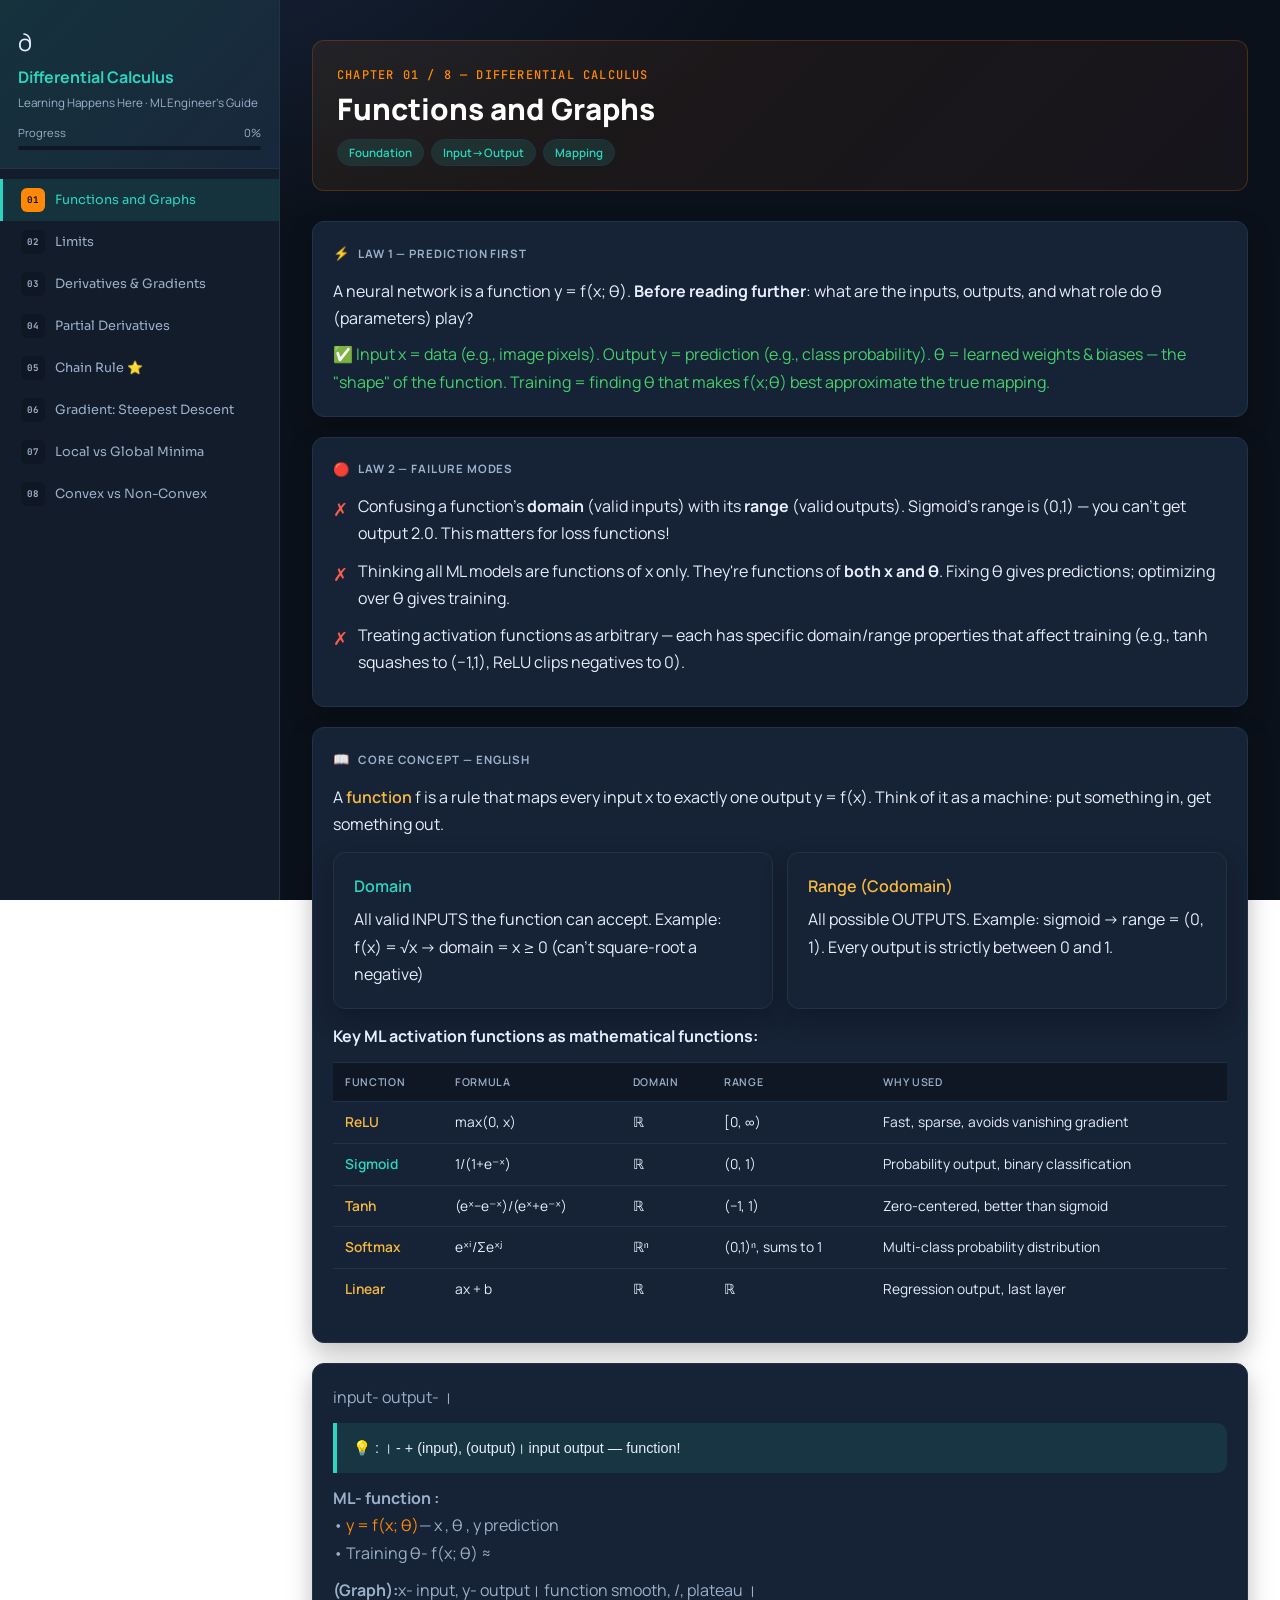
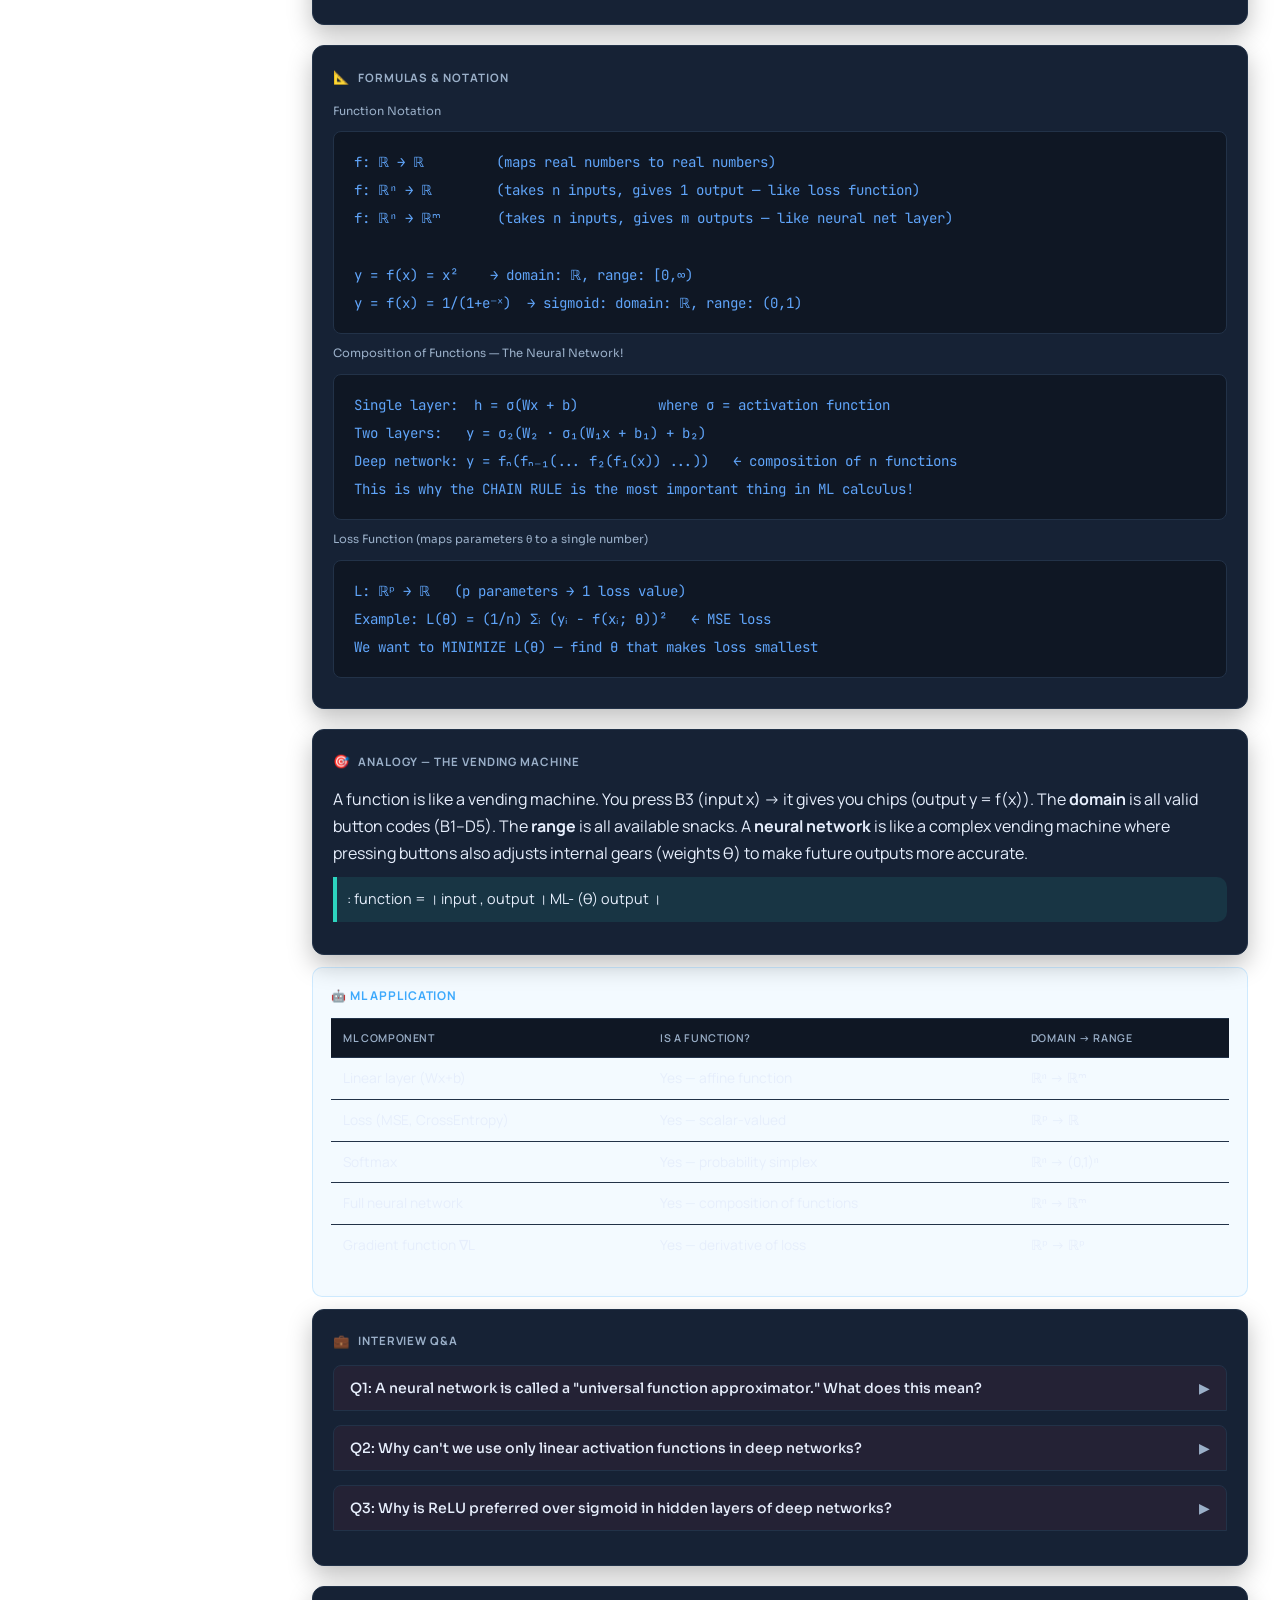
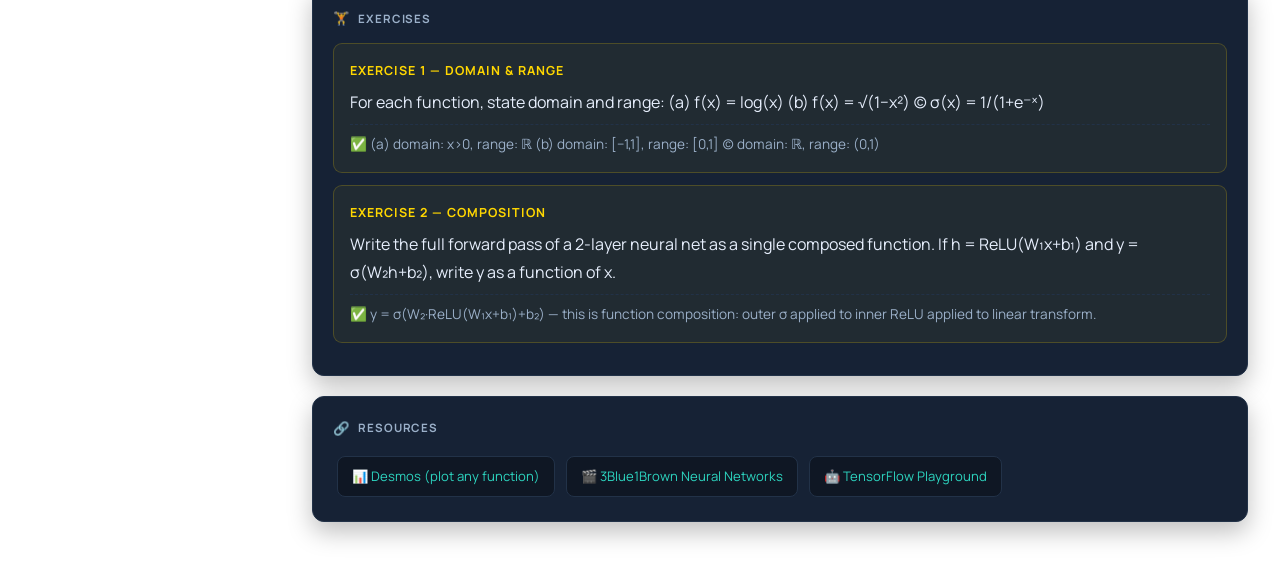
==== calculus_ml.html @ 83b0c495 "Add files via upload" ====
<!DOCTYPE html>
<html lang="en">
<head>
<meta charset="UTF-8">
<meta name="viewport" content="width=device-width, initial-scale=1.0">
<title>Calculus for ML</title>
<link href="https://fonts.googleapis.com/css2?family=Sora:wght@300;400;500;600;700;800&family=JetBrains+Mono:wght@400;500&display=swap" rel="stylesheet">
<style>
*{box-sizing:border-box;margin:0;padding:0}
:root{
  --bg:#0f0e17;--bg2:#1a1828;--bg3:#242235;--bg4:#2e2b42;
  --border:#3a3750;--text:#fffffe;--muted:#a7a9be;
  --orange:#ff8906;--pink:#f25f4c;--purple:#e53170;
  --teal:#3da9fc;--green:#44cf6c;--gold:#ffd700;
  --yellow:#ffdd57;--cream:#fffffe;
  --radius:12px;
}
body{font-family:'Sora',sans-serif;background:var(--bg);color:var(--text);min-height:100vh;line-height:1.75}
.bn{font-family:'Noto Sans Bengali',sans-serif}
code,pre{font-family:'JetBrains Mono',monospace}
code{background:var(--bg3);padding:2px 7px;border-radius:4px;font-size:0.85em;color:var(--teal)}

/* LAYOUT */
.app{display:flex;min-height:100vh}
.sidebar{width:290px;background:var(--bg2);border-right:1px solid var(--border);padding:0;overflow-y:auto;position:sticky;top:0;height:100vh;flex-shrink:0;display:flex;flex-direction:column}
.main{flex:1;padding:36px 40px;max-width:940px;overflow-x:hidden}

/* SIDEBAR HEADER */
.s-head{padding:22px 18px 18px;border-bottom:1px solid var(--border);background:linear-gradient(135deg,rgba(255,137,6,0.12),rgba(242,95,76,0.08))}
.s-logo{font-size:1.5em;margin-bottom:4px}
.s-title{font-size:1em;font-weight:700;color:var(--orange);line-height:1.3}
.s-bn{font-family:'Noto Sans Bengali',sans-serif;color:var(--gold);font-size:0.82em;margin-top:2px}
.s-sub{font-size:0.73em;color:var(--muted);margin-top:6px}
.prog-wrap{margin-top:10px}
.prog-label{font-size:0.7em;color:var(--muted);margin-bottom:4px;display:flex;justify-content:space-between}
.prog-bar{height:4px;background:var(--bg3);border-radius:2px}
.prog-fill{height:100%;background:linear-gradient(90deg,var(--orange),var(--pink));border-radius:2px;transition:width .4s}

/* NAV ITEMS */
.nav-list{padding:10px 0;flex:1;overflow-y:auto}
.nav-item{display:flex;align-items:center;gap:10px;width:100%;text-align:left;padding:9px 18px;border:none;background:transparent;color:var(--muted);cursor:pointer;font-family:'Sora',sans-serif;font-size:0.8em;transition:all .2s;border-left:3px solid transparent}
.nav-item:hover{background:var(--bg3);color:var(--text)}
.nav-item.active{background:var(--bg3);color:var(--orange);border-left-color:var(--orange)}
.nav-num{background:var(--bg4);color:var(--muted);border-radius:6px;width:24px;height:24px;display:flex;align-items:center;justify-content:center;font-size:0.72em;font-weight:700;flex-shrink:0;font-family:'JetBrains Mono',monospace}
.nav-item.active .nav-num{background:var(--orange);color:var(--bg)}
.nav-text{line-height:1.3}

/* TOPIC SECTIONS */
.topic-section{display:none;animation:fadeIn .3s ease}
.topic-section.active{display:block}
@keyframes fadeIn{from{opacity:0;transform:translateY(8px)}to{opacity:1;transform:none}}

/* TOPIC HEADER */
.t-header{margin-bottom:30px;padding:24px;background:linear-gradient(135deg,rgba(255,137,6,0.08),rgba(242,95,76,0.05));border:1px solid rgba(255,137,6,0.2);border-radius:var(--radius)}
.t-num{font-family:'JetBrains Mono',monospace;font-size:0.75em;color:var(--orange);font-weight:500;letter-spacing:.1em;margin-bottom:6px}
.t-title{font-size:1.85em;font-weight:800;color:var(--cream);line-height:1.2}
.t-bn{font-family:'Noto Sans Bengali',sans-serif;color:var(--gold);font-size:1em;margin-top:5px}
.t-tags{display:flex;flex-wrap:wrap;gap:7px;margin-top:12px}
.tag{padding:3px 11px;border-radius:20px;font-size:0.72em;font-weight:600;border:1px solid}
.tag-a{border-color:var(--orange);color:var(--orange);background:rgba(255,137,6,0.1)}
.tag-b{border-color:var(--teal);color:var(--teal);background:rgba(61,169,252,0.1)}
.tag-c{border-color:var(--green);color:var(--green);background:rgba(68,207,108,0.1)}

/* CARDS */
.card{background:var(--bg2);border:1px solid var(--border);border-radius:var(--radius);padding:20px;margin-bottom:20px}
.card-hd{font-size:0.72em;font-weight:700;letter-spacing:.1em;text-transform:uppercase;color:var(--muted);margin-bottom:13px;display:flex;align-items:center;gap:7px}
.card-hd .ic{font-size:1.15em}

/* LAW CARDS */
.law-red{border-left:4px solid var(--orange);background:rgba(255,137,6,0.06)}
.law-dark{border-left:4px solid var(--pink);background:rgba(242,95,76,0.06)}
.law-gold{border-left:4px solid var(--gold);background:rgba(255,215,0,0.05)}
.law-purple{border-left:4px solid var(--purple);background:rgba(229,49,112,0.06)}

/* FORMULA */
.formula-wrap{background:var(--bg);border:1px solid var(--border);border-radius:8px;padding:16px 20px;margin:10px 0;overflow-x:auto;line-height:2;white-space:pre}
.formula-wrap code,.formula-wrap{font-family:'JetBrains Mono',monospace;font-size:0.88em;color:var(--teal)}
.f-label{font-size:0.72em;color:var(--muted);margin-bottom:4px;font-family:'Sora',sans-serif}
.f-highlight{color:var(--orange);font-weight:600}
.f-green{color:var(--green)}
.f-pink{color:var(--pink)}
.f-yellow{color:var(--yellow)}

/* ANALOGY */
.analogy{background:linear-gradient(135deg,rgba(68,207,108,0.07),rgba(61,169,252,0.07));border:1px solid rgba(68,207,108,0.2);border-radius:10px;padding:18px;margin:12px 0}

/* FAILURE MODES */
.fail-item{display:flex;gap:10px;margin-bottom:10px;align-items:flex-start}
.fail-icon{color:var(--pink);font-size:1.1em;flex-shrink:0;margin-top:2px}

/* ML APP */
.ml-box{background:rgba(61,169,252,0.06);border:1px solid rgba(61,169,252,0.2);border-radius:10px;padding:18px;margin:12px 0}
.ml-box-title{color:var(--teal);font-size:0.75em;font-weight:700;text-transform:uppercase;letter-spacing:.08em;margin-bottom:12px}

/* QA */
.qa{margin-bottom:14px}
.q-btn{display:flex;justify-content:space-between;align-items:center;width:100%;text-align:left;padding:13px 16px;background:var(--bg3);border:1px solid var(--border);border-radius:8px 8px 0 0;color:var(--text);font-size:0.88em;font-weight:500;cursor:pointer;font-family:'Sora',sans-serif;transition:background .2s}
.q-btn:hover{background:var(--bg4)}
.q-btn.open{border-bottom-color:transparent;color:var(--orange)}
.q-arrow{color:var(--muted);transition:transform .2s;flex-shrink:0;margin-left:10px}
.q-btn.open .q-arrow{transform:rotate(90deg);color:var(--orange)}
.a-panel{display:none;padding:14px 16px;background:var(--bg);border:1px solid var(--border);border-top:none;border-radius:0 0 8px 8px;font-size:0.88em;color:var(--muted);line-height:1.8}
.a-panel.open{display:block}
.a-bn{font-family:'Noto Sans Bengali',sans-serif;color:rgba(255,215,0,0.75);margin-top:10px;padding-top:10px;border-top:1px solid var(--border);font-size:0.95em}

/* EXERCISE */
.ex-box{background:rgba(255,215,0,0.05);border:1px solid rgba(255,215,0,0.2);border-radius:9px;padding:16px;margin-bottom:12px}
.ex-title{color:var(--gold);font-size:0.78em;font-weight:700;text-transform:uppercase;letter-spacing:.08em;margin-bottom:8px}
.ex-answer{color:var(--muted);font-size:0.85em;margin-top:8px;padding-top:8px;border-top:1px dashed var(--border)}

/* TABLE */
table{width:100%;border-collapse:collapse;font-size:0.86em;margin:12px 0}
th{background:var(--bg3);color:var(--muted);padding:10px 13px;text-align:left;font-weight:600;font-size:0.78em;text-transform:uppercase;letter-spacing:.07em}
td{padding:10px 13px;border-top:1px solid var(--border);vertical-align:top;line-height:1.5}
tr:hover td{background:var(--bg3)}

/* RESOURCE */
.res-link{display:inline-flex;align-items:center;gap:6px;background:var(--bg3);border:1px solid var(--border);border-radius:8px;padding:8px 14px;color:var(--teal);text-decoration:none;font-size:0.82em;margin:4px;transition:all .2s}
.res-link:hover{border-color:var(--teal);background:var(--bg4)}

/* GRID */
.g2{display:grid;grid-template-columns:1fr 1fr;gap:14px}
.g3{display:grid;grid-template-columns:1fr 1fr 1fr;gap:12px}
.gbox{background:var(--bg3);border-radius:9px;padding:14px;border:1px solid var(--border)}

/* HIGHLIGHTS */
.hl-o{color:var(--orange);font-weight:600}
.hl-t{color:var(--teal);font-weight:600}
.hl-g{color:var(--green);font-weight:600}
.hl-p{color:var(--pink);font-weight:600}
.hl-y{color:var(--gold);font-weight:600}
.hl-m{color:var(--purple);font-weight:600}

/* STEP LIST */
.steps{list-style:none;padding:0;counter-reset:s}
.steps li{display:flex;gap:12px;margin-bottom:11px;align-items:flex-start;counter-increment:s}
.steps li::before{content:counter(s);background:var(--orange);color:var(--bg);min-width:22px;height:22px;border-radius:50%;display:flex;align-items:center;justify-content:center;font-size:0.76em;font-weight:700;flex-shrink:0;margin-top:3px}

/* CONCEPT BOX */
.concept-pair{display:flex;gap:14px;margin:12px 0}
.concept-side{flex:1;background:var(--bg3);border-radius:9px;padding:14px;border:1px solid var(--border)}
.concept-side-title{font-size:0.78em;font-weight:700;margin-bottom:7px}

/* CANVAS */
.canvas-wrap{background:var(--bg);border:1px solid var(--border);border-radius:9px;padding:12px;margin:12px 0;text-align:center;position:relative}
canvas{display:block;margin:0 auto}
.canvas-label{font-size:0.75em;color:var(--muted);margin-top:6px;font-family:'Sora',sans-serif}

/* DIVIDER */
hr{border:none;border-top:1px solid var(--border);margin:22px 0}

/* MOBILE */
.mob-nav{display:none;padding:12px;background:var(--bg2);border-bottom:1px solid var(--border)}
.mob-nav select{width:100%;background:var(--bg3);color:var(--text);border:1px solid var(--border);padding:9px;border-radius:7px;font-family:'Sora',sans-serif;font-size:0.88em}
@media(max-width:720px){.mob-nav{display:block}.sidebar{display:none}.main{padding:16px}.g2,.g3{grid-template-columns:1fr}}

/* IMPORTANT CALLOUT */
.callout{background:rgba(255,137,6,0.08);border-left:4px solid var(--orange);border-radius:0 8px 8px 0;padding:13px 16px;margin:12px 0;font-size:0.9em}
.callout-bn{background:rgba(255,215,0,0.06);border-left:4px solid var(--gold);border-radius:0 8px 8px 0;padding:13px 16px;margin:12px 0;font-size:0.9em;font-family:'Noto Sans Bengali',sans-serif;color:rgba(255,215,0,0.9)}

/* INTERACTIVE CONTROLS */
.ctrl-row{display:flex;align-items:center;gap:14px;margin:10px 0;flex-wrap:wrap}
.ctrl-row label{font-size:0.8em;color:var(--muted)}
.ctrl-row input[type=range]{flex:1;min-width:100px;accent-color:var(--orange)}
.ctrl-val{font-family:'JetBrains Mono',monospace;font-size:0.82em;color:var(--orange);min-width:48px}
.ctrl-output{font-family:'JetBrains Mono',monospace;font-size:0.92em;color:var(--green);background:var(--bg3);padding:8px 14px;border-radius:7px;margin-top:6px;display:inline-block}
</style>
<link rel="stylesheet" href="site.css" />
</head>
<body>

<div class="mob-nav">
  <select onchange="showTopic(this.value)">
    <option value="0">01 — Functions and Graphs</option>
    <option value="1">02 — Limits (Intuition Only)</option>
    <option value="2">03 — Derivatives and Gradients</option>
    <option value="3">04 — Partial Derivatives</option>
    <option value="4">05 — Chain Rule (Very Important!)</option>
    <option value="5">06 — Gradient as Steepest Descent</option>
    <option value="6">07 — Local vs Global Minima</option>
    <option value="7">08 — Convex vs Non-Convex Functions</option>
  </select>
</div>

<div class="app">
<!-- SIDEBAR -->
<nav class="sidebar">
  <div class="s-head">
    <div class="s-logo">∂</div>
    <div class="s-title">Differential Calculus</div>
    <div class="s-bn">ডিফারেনশিয়াল ক্যালকুলাস</div>
    <div class="s-sub">Learning Happens Here · ML Engineer's Guide</div>
    <div class="prog-wrap">
      <div class="prog-label"><span>Progress</span><span id="prog-pct">0%</span></div>
      <div class="prog-bar"><div class="prog-fill" id="prog-fill" style="width:0%"></div></div>
    </div>
  </div>
  <div class="nav-list" id="nav-list"></div>
</nav>

<!-- MAIN -->
<main class="main" id="main"></main>
</div>

<script>
/* ===================== DATA ===================== */
const topics = [

/* -------- 01 FUNCTIONS & GRAPHS -------- */
{title:"Functions and Graphs",bn:"ফাংশন ও গ্রাফ",tags:["Foundation","Input→Output","Mapping"],content:`
<div class="card law-red">
  <div class="card-hd"><span class="ic">⚡</span> LAW 1 — PREDICTION FIRST</div>
  <p>A neural network is a function y = f(x; θ). <strong>Before reading further</strong>: what are the inputs, outputs, and what role do θ (parameters) play?</p>
  <p style="margin-top:9px;color:var(--green)">✅ Input x = data (e.g., image pixels). Output y = prediction (e.g., class probability). θ = learned weights & biases — the "shape" of the function. Training = finding θ that makes f(x;θ) best approximate the true mapping.</p>
</div>
<div class="card law-dark">
  <div class="card-hd"><span class="ic">🔴</span> LAW 2 — FAILURE MODES</div>
  <div class="fail-item"><span class="fail-icon">✗</span><span>Confusing a function's <strong>domain</strong> (valid inputs) with its <strong>range</strong> (valid outputs). Sigmoid's range is (0,1) — you can't get output 2.0. This matters for loss functions!</span></div>
  <div class="fail-item"><span class="fail-icon">✗</span><span>Thinking all ML models are functions of x only. They're functions of <strong>both x and θ</strong>. Fixing θ gives predictions; optimizing over θ gives training.</span></div>
  <div class="fail-item"><span class="fail-icon">✗</span><span>Treating activation functions as arbitrary — each has specific domain/range properties that affect training (e.g., tanh squashes to (−1,1), ReLU clips negatives to 0).</span></div>
</div>

<div class="card">
  <div class="card-hd"><span class="ic">📖</span> CORE CONCEPT — English</div>
  <p>A <span class="hl-o">function</span> f is a rule that maps every input x to exactly one output y = f(x). Think of it as a machine: put something in, get something out.</p>
  <div class="g2" style="margin:14px 0">
    <div class="gbox"><p class="hl-t" style="margin-bottom:6px">Domain</p><p>All valid INPUTS the function can accept. Example: f(x) = √x → domain = x ≥ 0 (can't square-root a negative)</p></div>
    <div class="gbox"><p class="hl-g" style="margin-bottom:6px">Range (Codomain)</p><p>All possible OUTPUTS. Example: sigmoid → range = (0, 1). Every output is strictly between 0 and 1.</p></div>
  </div>
  <p style="margin-bottom:10px"><strong>Key ML activation functions as mathematical functions:</strong></p>
  <table>
    <tr><th>Function</th><th>Formula</th><th>Domain</th><th>Range</th><th>Why Used</th></tr>
    <tr><td><span class="hl-o">ReLU</span></td><td>max(0, x)</td><td>ℝ</td><td>[0, ∞)</td><td>Fast, sparse, avoids vanishing gradient</td></tr>
    <tr><td><span class="hl-t">Sigmoid</span></td><td>1/(1+e⁻ˣ)</td><td>ℝ</td><td>(0, 1)</td><td>Probability output, binary classification</td></tr>
    <tr><td><span class="hl-g">Tanh</span></td><td>(eˣ−e⁻ˣ)/(eˣ+e⁻ˣ)</td><td>ℝ</td><td>(−1, 1)</td><td>Zero-centered, better than sigmoid</td></tr>
    <tr><td><span class="hl-p">Softmax</span></td><td>eˣⁱ/Σeˣʲ</td><td>ℝⁿ</td><td>(0,1)ⁿ, sums to 1</td><td>Multi-class probability distribution</td></tr>
    <tr><td><span class="hl-y">Linear</span></td><td>ax + b</td><td>ℝ</td><td>ℝ</td><td>Regression output, last layer</td></tr>
  </table>
</div>

<div class="card">
  <div class="card-hd"><span class="ic">🇧🇩</span> বাংলা ব্যাখ্যা</div>
  <p class="bn"><strong>ফাংশন</strong> হলো একটা নিয়ম যা প্রতিটা input-কে ঠিক একটা output-এ রূপান্তর করে।</p>
  <div class="callout-bn">💡 উদাহরণ: একটা চা বানানোর মেশিন। তুমি চা-পাতা + পানি দিলে (input), মেশিন চা বানিয়ে দেয় (output)। একই input দিলে সবসময় একই output পাবে — এটাই function!</div>
  <p class="bn" style="margin-top:12px"><strong>ML-এ function মানে:</strong></p>
  <p class="bn">• <span style="color:var(--orange)">y = f(x; θ)</span> — x হলো ডেটা, θ হলো শেখা প্যারামিটার, y হলো prediction</p>
  <p class="bn">• Training মানে θ-এর সঠিক মান খোঁজা যাতে f(x; θ) ≈ সত্যিকারের উত্তর</p>
  <p class="bn" style="margin-top:10px"><strong>গ্রাফ (Graph):</strong> x-অক্ষে input, y-অক্ষে output। গ্রাফ দেখে বুঝা যায় function কতটা smooth, কোথায় বাড়ছে/কমছে, কোথায় plateau আছে।</p>
</div>

<div class="card">
  <div class="card-hd"><span class="ic">📐</span> FORMULAS & NOTATION</div>
  <div class="f-label">Function Notation</div>
  <div class="formula-wrap">f: ℝ → ℝ         (maps real numbers to real numbers)
f: ℝⁿ → ℝ        (takes n inputs, gives 1 output — like loss function)
f: ℝⁿ → ℝᵐ       (takes n inputs, gives m outputs — like neural net layer)

y = f(x) = x²    → domain: ℝ, range: [0,∞)
y = f(x) = 1/(1+e⁻ˣ)  → sigmoid: domain: ℝ, range: (0,1)</div>
  <div class="f-label">Composition of Functions — The Neural Network!</div>
  <div class="formula-wrap">Single layer:  h = σ(Wx + b)          where σ = activation function
Two layers:   y = σ₂(W₂ · σ₁(W₁x + b₁) + b₂)
Deep network: y = fₙ(fₙ₋₁(... f₂(f₁(x)) ...))   ← composition of n functions
This is why the CHAIN RULE is the most important thing in ML calculus!</div>
  <div class="f-label">Loss Function (maps parameters θ to a single number)</div>
  <div class="formula-wrap">L: ℝᵖ → ℝ   (p parameters → 1 loss value)
Example: L(θ) = (1/n) Σᵢ (yᵢ - f(xᵢ; θ))²   ← MSE loss
We want to MINIMIZE L(θ) — find θ that makes loss smallest</div>
</div>

<div class="analogy">
  <div class="card-hd"><span class="ic">🎯</span> ANALOGY — The Vending Machine</div>
  <p>A function is like a vending machine. You press B3 (input x) → it gives you chips (output y = f(x)). The <strong>domain</strong> is all valid button codes (B1–D5). The <strong>range</strong> is all available snacks. A <strong>neural network</strong> is like a complex vending machine where pressing buttons also adjusts internal gears (weights θ) to make future outputs more accurate.</p>
  <p class="bn callout-bn" style="margin-top:10px;padding:10px">বাংলায়: function = ভেন্ডিং মেশিন। input দাও, output পাও। ML-এ আমরা সেই মেশিনটার ভেতরের গিয়ার (θ) এডজাস্ট করি ভালো output পেতে।</p>
</div>

<div class="ml-box">
  <div class="ml-box-title">🤖 ML Application</div>
  <table>
    <tr><th>ML Component</th><th>Is a Function?</th><th>Domain → Range</th></tr>
    <tr><td>Linear layer (Wx+b)</td><td>Yes — affine function</td><td>ℝⁿ → ℝᵐ</td></tr>
    <tr><td>Loss (MSE, CrossEntropy)</td><td>Yes — scalar-valued</td><td>ℝᵖ → ℝ</td></tr>
    <tr><td>Softmax</td><td>Yes — probability simplex</td><td>ℝⁿ → (0,1)ⁿ</td></tr>
    <tr><td>Full neural network</td><td>Yes — composition of functions</td><td>ℝⁿ → ℝᵐ</td></tr>
    <tr><td>Gradient function ∇L</td><td>Yes — derivative of loss</td><td>ℝᵖ → ℝᵖ</td></tr>
  </table>
</div>

<div class="card">
  <div class="card-hd"><span class="ic">💼</span> INTERVIEW Q&A</div>
  <div class="qa"><button class="q-btn" onclick="toggleQ(this)">Q1: A neural network is called a "universal function approximator." What does this mean? <span class="q-arrow">▶</span></button>
  <div class="a-panel">The Universal Approximation Theorem states that a feedforward neural network with at least one hidden layer and a non-linear activation function can approximate ANY continuous function on a compact domain to arbitrary precision, given enough neurons. This is why neural networks are so powerful — they can learn virtually any input-output relationship from data. The key word is "approximate" — there's no guarantee of exact representation, and finding the right weights requires training. <div class="a-bn">বাংলায়: universal function approximator মানে neural network যেকোনো function-কে যেকোনো নির্ভুলতায় approximate করতে পারে — শুধু যথেষ্ট neuron থাকতে হবে।</div></div></div>
  <div class="qa"><button class="q-btn" onclick="toggleQ(this)">Q2: Why can't we use only linear activation functions in deep networks? <span class="q-arrow">▶</span></button>
  <div class="a-panel">Linear functions composed together are still linear. f(g(x)) = f(ax+b) = a(ax+b)+b = a²x+ab+b — still linear. No matter how many linear layers you stack, the entire network is equivalent to a single linear transformation. This limits it to only learning linear decision boundaries. Non-linear activations (ReLU, tanh, sigmoid) break this, allowing the network to learn complex non-linear patterns — like recognizing faces or understanding text. <div class="a-bn">বাংলায়: linear function-এর composition সবসময় linear। Complex pattern শিখতে non-linearity দরকার।</div></div></div>
  <div class="qa"><button class="q-btn" onclick="toggleQ(this)">Q3: Why is ReLU preferred over sigmoid in hidden layers of deep networks? <span class="q-arrow">▶</span></button>
  <div class="a-panel">Three reasons: (1) <strong>No vanishing gradient</strong> — sigmoid's derivative is at most 0.25, so in deep networks gradients multiply by <0.25 at each layer and vanish. ReLU's derivative is 1 for x>0. (2) <strong>Computational efficiency</strong> — max(0,x) is trivial; sigmoid requires exponential. (3) <strong>Sparse activation</strong> — ReLU outputs zero for x<0, creating sparse representations which are efficient and often generalize better. Downside: "dying ReLU" problem where neurons stuck at 0. Solutions: Leaky ReLU, ELU. <div class="a-bn">বাংলায়: ReLU sigmoid-এর চেয়ে ভালো কারণ: vanishing gradient নেই, দ্রুত হিসাব, এবং sparse representation।</div></div></div>
</div>

<div class="card">
  <div class="card-hd"><span class="ic">🏋️</span> EXERCISES — অনুশীলন</div>
  <div class="ex-box"><div class="ex-title">Exercise 1 — Domain & Range</div>
  <p>For each function, state domain and range: (a) f(x) = log(x) (b) f(x) = √(1−x²) (c) σ(x) = 1/(1+e⁻ˣ)</p>
  <div class="ex-answer">✅ (a) domain: x>0, range: ℝ (b) domain: [−1,1], range: [0,1] (c) domain: ℝ, range: (0,1)</div></div>
  <div class="ex-box"><div class="ex-title">Exercise 2 — Composition</div>
  <p>Write the full forward pass of a 2-layer neural net as a single composed function. If h = ReLU(W₁x+b₁) and y = σ(W₂h+b₂), write y as a function of x.</p>
  <div class="ex-answer">✅ y = σ(W₂·ReLU(W₁x+b₁)+b₂) — this is function composition: outer σ applied to inner ReLU applied to linear transform.</div></div>
</div>
<div class="card"><div class="card-hd"><span class="ic">🔗</span> RESOURCES</div>
  <a class="res-link" href="https://www.desmos.com/calculator" target="_blank">📊 Desmos (plot any function)</a>
  <a class="res-link" href="https://www.3blue1brown.com/topics/neural-networks" target="_blank">🎬 3Blue1Brown Neural Networks</a>
  <a class="res-link" href="https://playground.tensorflow.org" target="_blank">🤖 TensorFlow Playground</a>
</div>`},

/* -------- 02 LIMITS -------- */
{title:"Limits (Intuition Only)",bn:"সীমা — শুধু অনুভূতি",tags:["Continuity","Approaching","Derivatives Foundation"],content:`
<div class="card law-red">
  <div class="card-hd"><span class="ic">⚡</span> LAW 1 — PREDICTION FIRST</div>
  <p>The derivative formula involves a limit: <strong>f'(x) = lim[h→0] (f(x+h)−f(x))/h</strong>. What goes wrong if you just set h=0?</p>
  <p style="margin-top:9px;color:var(--green)">✅ You get <strong>0/0</strong> — undefined! The limit is about what the expression <em>approaches</em> as h gets infinitely small, NOT what it equals at h=0. This is why limits exist — to handle these "approaching but never reaching" situations.</p>
</div>
<div class="card law-dark">
  <div class="card-hd"><span class="ic">🔴</span> LAW 2 — FAILURE MODES</div>
  <div class="fail-item"><span class="fail-icon">✗</span><span>Thinking lim[x→a] f(x) = f(a) always. This is only true for <strong>continuous</strong> functions. Step functions, ReLU at x=0 — limits and function values can differ!</span></div>
  <div class="fail-item"><span class="fail-icon">✗</span><span>Forgetting that a limit can exist even if the function is <strong>undefined</strong> at that point. Classic example: sin(x)/x as x→0 → limit = 1, but sin(0)/0 = 0/0 is undefined.</span></div>
  <div class="fail-item"><span class="fail-icon">✗</span><span>In ML numerical computing: dividing by very small numbers (ε≈0) causes instability — this is a practical limit problem. Solutions: gradient clipping, numerical stability tricks like log-sum-exp.</span></div>
</div>

<div class="card">
  <div class="card-hd"><span class="ic">📖</span> CORE CONCEPT — English (Intuition Focus)</div>
  <p>A limit asks: <span class="hl-o">"What value does f(x) APPROACH as x gets close to some number a?"</span></p>
  <p style="margin-top:10px">Written as: <code>lim[x→a] f(x) = L</code> means "as x gets closer and closer to a (from both sides), f(x) gets closer and closer to L."</p>
  <div class="callout"><strong>Key insight:</strong> We care about the JOURNEY (approaching), not the DESTINATION (arriving at a). x never actually equals a in a limit.</div>
  <p style="margin-top:12px"><strong>Three possible outcomes:</strong></p>
  <div class="g3">
    <div class="gbox" style="border-color:rgba(68,207,108,0.3)"><p class="hl-g" style="margin-bottom:5px">✅ Limit exists</p><p style="font-size:0.88em">Left-side approach = Right-side approach → same value L</p></div>
    <div class="gbox" style="border-color:rgba(242,95,76,0.3)"><p class="hl-p" style="margin-bottom:5px">❌ Limit DNE</p><p style="font-size:0.88em">Left ≠ Right approach (like step function jumping at 0)</p></div>
    <div class="gbox" style="border-color:rgba(255,137,6,0.3)"><p class="hl-o" style="margin-bottom:5px">∞ Diverges</p><p style="font-size:0.88em">Function grows unboundedly (like 1/x as x→0)</p></div>
  </div>
  <p style="margin-top:14px"><strong>Why limits matter for ML:</strong></p>
  <ul style="padding-left:16px;margin-top:6px">
    <li>Derivatives are defined via limits → all of backpropagation rests on limits</li>
    <li>Continuity (from limits) tells us if a function is "smooth" enough for gradient descent</li>
    <li>Learning rate → 0 in theory is a limit process</li>
    <li>Numerical stability issues in code ARE limit problems</li>
  </ul>
</div>

<div class="card">
  <div class="card-hd"><span class="ic">🇧🇩</span> বাংলা ব্যাখ্যা</div>
  <p class="bn"><strong>সীমা (Limit)</strong> মানে: "x যদি a-এর দিকে এগিয়ে যায় (কিন্তু পৌঁছায় না), তাহলে f(x)-এর মান কত হবে?"</p>
  <div class="callout-bn">💡 উদাহরণ: কল্পনা করো তুমি একটা দেয়ালের দিকে হাঁটছ। তুমি প্রতিদিন অর্ধেক দূরত্ব এগিয়ে যাও। তুমি কখনো দেয়াল স্পর্শ করবে না, কিন্তু দেয়ালের দিকে "approach" করছ। Limit হলো সেই দেয়ালের অবস্থান।</div>
  <p class="bn" style="margin-top:12px"><strong>ML-এ Limit কেন গুরুত্বপূর্ণ:</strong></p>
  <p class="bn">• Derivative = limit-এর মাধ্যমে সংজ্ঞায়িত (derivative ছাড়া gradient descent সম্ভব নয়)</p>
  <p class="bn">• Continuous function = সর্বত্র limit আছে এমন function। Gradient descent smooth function-এ ভালো কাজ করে।</p>
  <p class="bn">• Numerical issues যেমন division by zero বা log(0) — এগুলো limit problem। PyTorch-এ এজন্য <code>eps=1e-8</code> যোগ করা হয়।</p>
</div>

<div class="card">
  <div class="card-hd"><span class="ic">📐</span> FORMULAS & KEY LIMITS</div>
  <div class="f-label">Limit Notation</div>
  <div class="formula-wrap">lim[x→a] f(x) = L      "limit of f(x) as x approaches a equals L"
lim[x→a⁺] f(x)         right-hand limit (approach from right)
lim[x→a⁻] f(x)         left-hand limit (approach from left)
Limit exists ⟺ left limit = right limit</div>
  <div class="f-label">The Derivative as a Limit (THE most important limit in ML)</div>
  <div class="formula-wrap"><span class="f-highlight">f'(x) = lim[h→0] (f(x+h) − f(x)) / h</span>
Intuition: slope of the "infinitely small" secant line = tangent line slope
Example: f(x) = x²
  f'(x) = lim[h→0] ((x+h)² − x²) / h
        = lim[h→0] (x²+2xh+h² − x²) / h
        = lim[h→0] (2xh + h²) / h
        = lim[h→0] (2x + h) = <span class="f-green">2x</span>   ✓</div>
  <div class="f-label">Important Limits to Know</div>
  <div class="formula-wrap">lim[x→0] sin(x)/x = 1                  (fundamental trig limit)
lim[x→∞] (1 + 1/x)ˣ = e ≈ 2.718...    (definition of e!)
lim[x→∞] 1/x = 0                        (infinity denominator)
lim[x→0⁺] log(x) = -∞                  (log blows up at 0)</div>
  <div class="f-label">Continuity from Limits</div>
  <div class="formula-wrap">f is continuous at a if:   <span class="f-highlight">lim[x→a] f(x) = f(a)</span>
Three conditions: 1) f(a) exists  2) limit exists  3) they're equal
ReLU: continuous everywhere, but NOT differentiable at x=0
Sigmoid: continuous AND differentiable everywhere (smooth S-curve)</div>
</div>

<div class="analogy">
  <div class="card-hd"><span class="ic">🎯</span> ANALOGY — The Speed Camera</div>
  <p>Imagine measuring a car's <strong>instantaneous speed</strong> at exactly 3:00 PM. You can't divide by zero time! Instead, you measure: distance in last 1 minute → 30 seconds → 1 second → 0.1 second... As the time interval <em>approaches</em> zero, the average speed <em>approaches</em> the instantaneous speed. That's a limit! The speedometer reading IS a derivative — defined via a limit.</p>
  <p class="bn callout-bn" style="margin-top:10px;padding:10px">বাংলায়: গাড়ির তাৎক্ষণিক গতি পরিমাপ করতে আমরা ক্রমশ ছোট সময়ের ব্যবধান ব্যবহার করি। এটাই limit এবং এভাবেই derivative সংজ্ঞায়িত।</p>
</div>

<div class="card">
  <div class="card-hd"><span class="ic">💼</span> INTERVIEW Q&A</div>
  <div class="qa"><button class="q-btn" onclick="toggleQ(this)">Q1: What is numerical differentiation and when is it used in ML? <span class="q-arrow">▶</span></button>
  <div class="a-panel">Numerical differentiation approximates derivatives using finite differences: f'(x) ≈ (f(x+h) − f(x))/h for small h. In ML, it's used for <strong>gradient checking</strong> — verifying your analytically computed gradients are correct. Since automatic differentiation (autograd) in PyTorch/TensorFlow computes exact gradients via chain rule, numerical differentiation is rarely used in production. But during debugging: if numerical gradient ≈ analytical gradient (within ~1e-5), your backprop is correct. <div class="a-bn">বাংলায়: numerical differentiation ছোট h ব্যবহার করে gradient approximate করে। debugging-এ gradient checking-এর জন্য ব্যবহার হয়।</div></div></div>
  <div class="qa"><button class="q-btn" onclick="toggleQ(this)">Q2: Why do we add a small ε=1e-8 to denominators in code like log(x+ε)? <span class="q-arrow">▶</span></button>
  <div class="a-panel">This is numerical stability — avoiding limit-related disasters in floating-point arithmetic. log(0) = −∞ and 1/0 = ±∞ would cause NaN values that propagate through the entire network. Adding ε=1e-8 keeps inputs just above zero. Cross-entropy loss: −Σyᵢ·log(pᵢ+ε). Batch normalization denominator: √(σ²+ε). Without ε, a single zero prediction would crash training. This is essentially enforcing that the limit "from the right" of log is used. <div class="a-bn">বাংলায়: log(0) = -∞ এড়াতে ছোট ε যোগ করা হয়। এটা numerical stability-র জন্য limit সমস্যার practical solution।</div></div></div>
</div>
<div class="card"><div class="card-hd"><span class="ic">🔗</span> RESOURCES</div>
  <a class="res-link" href="https://www.khanacademy.org/math/calculus-1/cs1-limits-and-continuity" target="_blank">📘 Khan Academy: Limits</a>
  <a class="res-link" href="https://www.3blue1brown.com/lessons/limits" target="_blank">🎬 3B1B: Limits Essence of Calculus</a>
</div>`},

/* -------- 03 DERIVATIVES -------- */
{title:"Derivatives and Gradients",bn:"ডেরিভেটিভ ও গ্রেডিয়েন্ট",tags:["Slope","Rate of Change","Backpropagation","Core ML"],content:`
<div class="card law-red">
  <div class="card-hd"><span class="ic">⚡</span> LAW 1 — PREDICTION FIRST</div>
  <p>If the loss L = 0.5(y − ŷ)² and ŷ = wx, what is ∂L/∂w? Think step by step before reading.</p>
  <p style="margin-top:9px;color:var(--green)">✅ Using chain rule: ∂L/∂w = ∂L/∂ŷ · ∂ŷ/∂w = (ŷ−y) · x = (wx−y)·x. This is the gradient used in linear regression gradient descent: w ← w − α·(wx−y)·x. This IS backpropagation!</p>
</div>
<div class="card law-dark">
  <div class="card-hd"><span class="ic">🔴</span> LAW 2 — FAILURE MODES</div>
  <div class="fail-item"><span class="fail-icon">✗</span><span>Confusing <strong>derivative f'(x)</strong> (1D, single variable) with <strong>gradient ∇f</strong> (multi-dimensional, vector of partial derivatives). Derivatives are scalars; gradients are vectors.</span></div>
  <div class="fail-item"><span class="fail-icon">✗</span><span>Forgetting that gradient POINTS in direction of steepest ASCENT — gradient descent must SUBTRACT the gradient to go downhill.</span></div>
  <div class="fail-item"><span class="fail-icon">✗</span><span>Computing df/dX when X is a matrix — result is a matrix of the same shape, not a scalar. Shape rules for matrix calculus trip up almost every ML engineer.</span></div>
</div>

<div class="card">
  <div class="card-hd"><span class="ic">📖</span> CORE CONCEPT — English</div>
  <p>The <span class="hl-o">derivative f'(x)</span> measures the <strong>instantaneous rate of change</strong> of f at x — the slope of the tangent line at that point.</p>
  <div class="concept-pair">
    <div class="concept-side" style="border-color:rgba(255,137,6,0.3)"><p class="concept-side-title hl-o">Derivative f'(x)</p><p style="font-size:0.88em">Single-variable. Returns a <strong>scalar</strong>. "How fast is y changing as x changes?"</p><div class="formula-wrap" style="margin-top:8px;font-size:0.82em">f(x) = x³ → f'(x) = 3x²</div></div>
    <div class="concept-side" style="border-color:rgba(61,169,252,0.3)"><p class="concept-side-title hl-t">Gradient ∇f(x)</p><p style="font-size:0.88em">Multi-variable. Returns a <strong>vector</strong>. "In which direction does f increase fastest?"</p><div class="formula-wrap" style="margin-top:8px;font-size:0.82em">∇f = [∂f/∂x₁, ∂f/∂x₂, ..., ∂f/∂xₙ]</div></div>
  </div>
  <p style="margin-top:14px"><strong>Essential derivative rules (you MUST know these):</strong></p>
  <table>
    <tr><th>Rule</th><th>Formula</th><th>Example</th></tr>
    <tr><td><span class="hl-o">Power Rule</span></td><td>d/dx[xⁿ] = nxⁿ⁻¹</td><td>d/dx[x⁴] = 4x³</td></tr>
    <tr><td><span class="hl-t">Constant</span></td><td>d/dx[c] = 0</td><td>d/dx[5] = 0</td></tr>
    <tr><td><span class="hl-g">Sum</span></td><td>d/dx[f+g] = f'+g'</td><td>d/dx[x²+3x] = 2x+3</td></tr>
    <tr><td><span class="hl-p">Product</span></td><td>d/dx[fg] = f'g+fg'</td><td>d/dx[x·sin(x)] = sin(x)+x·cos(x)</td></tr>
    <tr><td><span class="hl-y">Chain</span></td><td>d/dx[f(g(x))] = f'(g(x))·g'(x)</td><td>d/dx[sin(x²)] = cos(x²)·2x</td></tr>
    <tr><td><span class="hl-m">Exponential</span></td><td>d/dx[eˣ] = eˣ</td><td>d/dx[e²ˣ] = 2e²ˣ</td></tr>
    <tr><td><span class="hl-o">Logarithm</span></td><td>d/dx[ln(x)] = 1/x</td><td>d/dx[ln(3x)] = 1/x</td></tr>
  </table>
</div>

<div class="card">
  <div class="card-hd"><span class="ic">🇧🇩</span> বাংলা ব্যাখ্যা</div>
  <p class="bn"><strong>ডেরিভেটিভ</strong> হলো একটা function কতটা দ্রুত পরিবর্তন হচ্ছে তার পরিমাপ। গণিতের ভাষায়: x-এ একটু পরিবর্তন হলে y কতটুকু পরিবর্তন হয়।</p>
  <div class="callout-bn">💡 বাস্তব উদাহরণ: তুমি পাহাড়ে উঠছ। ডেরিভেটিভ = এই মুহূর্তে পথটা কতটা খাড়া। ধনাত্মক ডেরিভেটিভ = উপরে যাচ্ছ। ঋণাত্মক ডেরিভেটিভ = নিচে আসছ। শূন্য ডেরিভেটিভ = flat মাঠে আছ (সম্ভব minimum বা maximum!)।</div>
  <p class="bn" style="margin-top:12px"><strong>গ্রেডিয়েন্ট (Gradient):</strong> যখন অনেকগুলো variable আছে, তখন প্রতিটা variable-এর জন্য আলাদা derivative নিয়ে একটা vector তৈরি হয় — এটাই gradient। Gradient সবসময় steepest ascent-এর দিক নির্দেশ করে।</p>
  <p class="bn"><strong>Gradient Descent:</strong> gradient-এর বিপরীত দিকে ছোট ছোট পদক্ষেপ নিয়ে loss কমানো হয়। θ ← θ − α·∇L(θ)</p>
</div>

<div class="card">
  <div class="card-hd"><span class="ic">📐</span> DERIVATIVES OF KEY ML FUNCTIONS</div>
  <div class="f-label">Sigmoid and its beautiful derivative</div>
  <div class="formula-wrap">σ(x) = 1/(1+e⁻ˣ)
<span class="f-highlight">σ'(x) = σ(x)·(1−σ(x))</span>   ← derivative expressed using itself!
Example: σ(0) = 0.5, σ'(0) = 0.5×0.5 = 0.25 (max gradient)
Problem: max gradient is only 0.25 → vanishing gradient in deep nets!</div>
  <div class="f-label">ReLU derivative</div>
  <div class="formula-wrap">ReLU(x) = max(0,x)
<span class="f-highlight">ReLU'(x) = 1 if x>0, else 0</span>   (undefined at x=0, set to 0 by convention)
Gradient flows freely for x>0, blocked for x<0 → "dying ReLU" problem</div>
  <div class="f-label">MSE Loss gradient w.r.t. prediction</div>
  <div class="formula-wrap">L = (1/n)Σ(yᵢ − ŷᵢ)²
∂L/∂ŷᵢ = <span class="f-highlight">−(2/n)(yᵢ − ŷᵢ) = (2/n)(ŷᵢ − yᵢ)</span>
Interpretation: gradient = prediction error (ŷ−y), scaled by 2/n</div>
  <div class="f-label">Cross-Entropy Loss gradient</div>
  <div class="formula-wrap">L = −Σ yᵢ·log(ŷᵢ)
∂L/∂ŷᵢ = <span class="f-highlight">−yᵢ/ŷᵢ</span>   (large gradient when prediction is wrong!)</div>
</div>

<div class="analogy">
  <div class="card-hd"><span class="ic">🎯</span> ANALOGY — The Hill Walker</div>
  <p>You're blindfolded on a hilly landscape (your loss surface). To find the valley (minimum loss):
  <ol class="steps" style="margin-top:10px">
    <li>Feel the slope beneath your feet <span class="hl-o">(compute gradient ∇L)</span></li>
    <li>Take a step in the downhill direction <span class="hl-t">(subtract gradient: θ ← θ − α∇L)</span></li>
    <li>Repeat until you can't go lower <span class="hl-g">(gradient ≈ 0, reached minimum)</span></li>
  </ol></p>
  <p class="bn callout-bn" style="margin-top:10px;padding:10px">বাংলায়: চোখ বাঁধা অবস্থায় পাহাড়ে নিচে নামার মতো। পায়ের নিচে ঢাল অনুভব করো (gradient), ঢালের বিপরীতে পা রাখো (gradient descent) — এটাই ML training!</p>
</div>

<div class="ml-box">
  <div class="ml-box-title">🤖 ML Application — Derivatives Everywhere</div>
  <table>
    <tr><th>ML Operation</th><th>Derivative/Gradient Used</th></tr>
    <tr><td>Weight update (SGD)</td><td>θ ← θ − α·∂L/∂θ</td></tr>
    <tr><td>Backpropagation</td><td>Chain rule of derivatives through all layers</td></tr>
    <tr><td>Adam optimizer</td><td>Uses gradient + gradient² (first and second moments)</td></tr>
    <tr><td>Gradient clipping</td><td>||∇L||₂ clipped if too large</td></tr>
    <tr><td>Learning rate scheduling</td><td>Adjusts step size based on gradient behavior</td></tr>
    <tr><td>Vanishing gradient diagnosis</td><td>|∂L/∂W| < ε in early layers → problem!</td></tr>
  </table>
</div>

<div class="card">
  <div class="card-hd"><span class="ic">💼</span> INTERVIEW Q&A</div>
  <div class="qa"><button class="q-btn" onclick="toggleQ(this)">Q1: What is the vanishing gradient problem and how does it relate to derivatives? <span class="q-arrow">▶</span></button>
  <div class="a-panel">In backprop, gradients are products of many derivative terms (one per layer). Sigmoid's max derivative is 0.25. With 10 layers: gradient ≈ 0.25¹⁰ ≈ 10⁻⁶ — essentially zero. Early layers receive near-zero gradients and stop learning. Solutions: (1) ReLU — derivative is 1 for positive inputs, no shrinkage. (2) Batch normalization — normalizes activations, keeping them in high-gradient regions. (3) Residual connections (ResNet) — skip connections provide gradient highways. (4) Better weight initialization (Xavier, He). <div class="a-bn">বাংলায়: প্রতিটা layer-এ derivative গুণ হয়। Sigmoid-এর max derivative 0.25, তাই গভীর network-এ gradient প্রায় শূন্য হয়ে যায়।</div></div></div>
  <div class="qa"><button class="q-btn" onclick="toggleQ(this)">Q2: What does it mean when the gradient is zero at a point? <span class="q-arrow">▶</span></button>
  <div class="a-panel">∇L = 0 is called a <strong>critical point</strong>. It could be: (1) Local minimum — loss is lowest nearby (good!). (2) Local maximum — loss is highest nearby. (3) Saddle point — minimum in some directions, maximum in others. In high-dimensional ML (millions of parameters), saddle points are far more common than local minima. Pure gradient descent gets stuck at saddle points; SGD's noise often escapes them. Second-order methods (Newton's) use the Hessian to distinguish these cases. <div class="a-bn">বাংলায়: gradient = 0 মানে critical point — local minimum, maximum, বা saddle point হতে পারে। High-dimensional ML-এ saddle point বেশি থাকে।</div></div></div>
  <div class="qa"><button class="q-btn" onclick="toggleQ(this)">Q3: Why is automatic differentiation (autograd) better than manual derivatives in ML? <span class="q-arrow">▶</span></button>
  <div class="a-panel">Manual derivation is error-prone and infeasible for millions of parameters. Autograd (PyTorch, TensorFlow) uses the computational graph + chain rule to compute exact derivatives automatically. Two modes: (1) Forward mode — compute derivative alongside forward pass (efficient for many outputs, few inputs). (2) Reverse mode (backprop) — propagate gradients backward (efficient for few outputs like a scalar loss, many inputs like weights). ML universally uses reverse mode because we have 1 loss output and millions of weight inputs. <div class="a-bn">বাংলায়: autograd automatically computational graph-এ chain rule apply করে exact gradient দেয়। লক্ষ লক্ষ parameter-এর জন্য manual derivative অসম্ভব।</div></div></div>
</div>
<div class="card"><div class="card-hd"><span class="ic">🏋️</span> EXERCISES</div>
  <div class="ex-box"><div class="ex-title">Exercise 1 — Compute Derivatives</div>
  <p>Find f'(x): (a) f(x) = 3x⁴ − 2x² + 7 (b) f(x) = e²ˣ (c) f(x) = ln(x²) (d) f(x) = x·eˣ</p>
  <div class="ex-answer">✅ (a) 12x³−4x (b) 2e²ˣ (c) 2/x (d) eˣ+xeˣ = eˣ(1+x)</div></div>
  <div class="ex-box"><div class="ex-title">Exercise 2 — ML Gradient</div>
  <p>For loss L = −(y·log(ŷ) + (1−y)·log(1−ŷ)) (binary cross-entropy), find ∂L/∂ŷ.</p>
  <div class="ex-answer">✅ ∂L/∂ŷ = −y/ŷ + (1−y)/(1−ŷ) = (ŷ−y)/(ŷ(1−ŷ)). Combined with sigmoid: ∂L/∂z = ŷ−y (beautiful simplification!)</div></div>
</div>
<div class="card"><div class="card-hd"><span class="ic">🔗</span> RESOURCES</div>
  <a class="res-link" href="https://www.youtube.com/watch?v=aircAruvnKk" target="_blank">🎬 3B1B: What is a Neural Network</a>
  <a class="res-link" href="https://pytorch.org/tutorials/beginner/blitz/autograd_tutorial.html" target="_blank">🔥 PyTorch Autograd Tutorial</a>
  <a class="res-link" href="https://www.khanacademy.org/math/calculus-1/cs1-derivatives-definition-and-basic-rules" target="_blank">📘 Khan Academy: Derivatives</a>
</div>`},

/* -------- 04 PARTIAL DERIVATIVES -------- */
{title:"Partial Derivatives",bn:"আংশিক ডেরিভেটিভ",tags:["Multi-variable","∂f/∂x","Weight Gradients"],content:`
<div class="card law-red">
  <div class="card-hd"><span class="ic">⚡</span> LAW 1 — PREDICTION FIRST</div>
  <p>A neural network has 1 million weights θ₁, θ₂, ..., θ₁ₘ. We need ∂L/∂θᵢ for each. What mathematical tool makes this possible?</p>
  <p style="margin-top:9px;color:var(--green)">✅ <strong>Partial derivatives!</strong> ∂L/∂θᵢ = derivative of L with respect to θᵢ, treating ALL other weights as constants. Backpropagation computes all 1 million partial derivatives simultaneously using the chain rule. The full gradient ∇L is the vector of all partial derivatives.</p>
</div>
<div class="card law-dark">
  <div class="card-hd"><span class="ic">🔴</span> LAW 2 — FAILURE MODES</div>
  <div class="fail-item"><span class="fail-icon">✗</span><span>Confusing ∂f/∂x (partial — treat other variables as constants) with df/dx (total derivative — account for all variable dependencies). They're different when variables depend on each other!</span></div>
  <div class="fail-item"><span class="fail-icon">✗</span><span>Thinking ∂L/∂θ is the same shape as θ — it IS! If θ is a (512×256) matrix, then ∂L/∂θ is also (512×256). Shape always matches.</span></div>
  <div class="fail-item"><span class="fail-icon">✗</span><span>Forgetting the <strong>Jacobian</strong> — when output is a vector (not scalar), partial derivatives form a matrix, not a vector. Critical for understanding backprop through vector-output layers.</span></div>
</div>

<div class="card">
  <div class="card-hd"><span class="ic">📖</span> CORE CONCEPT — English</div>
  <p>A <span class="hl-o">partial derivative ∂f/∂xᵢ</span> asks: "How does f change when we increase xᵢ by a tiny amount, <strong>while holding all other variables constant</strong>?"</p>
  <div class="callout"><strong>The trick:</strong> When taking ∂f/∂x, treat y, z, etc. as constants. It's just a regular derivative!</div>
  <p style="margin-top:12px"><strong>The Gradient Vector:</strong></p>
  <div class="formula-wrap">∇f(x) = [∂f/∂x₁, ∂f/∂x₂, ..., ∂f/∂xₙ]ᵀ  (column vector of all partial derivatives)
∇f points in direction of STEEPEST ASCENT of f
−∇f points in direction of STEEPEST DESCENT (what we use!)</div>
  <p style="margin-top:12px"><strong>The Jacobian Matrix (vector output):</strong></p>
  <div class="formula-wrap">For f: ℝⁿ → ℝᵐ, Jacobian J is m×n matrix:
J[i,j] = ∂fᵢ/∂xⱼ   (how output i changes with input j)
When output is scalar (m=1): Jacobian = gradient (1×n vector)</div>
  <p style="margin-top:12px"><strong>The Hessian Matrix (second derivatives):</strong></p>
  <div class="formula-wrap">H[i,j] = ∂²f/(∂xᵢ∂xⱼ)  (n×n symmetric matrix)
Positive definite Hessian → local minimum
Negative definite → local maximum
Indefinite → saddle point</div>
</div>

<div class="card">
  <div class="card-hd"><span class="ic">🇧🇩</span> বাংলা ব্যাখ্যা</div>
  <p class="bn"><strong>আংশিক ডেরিভেটিভ</strong> মানে: একটা function-এ অনেকগুলো variable থাকলে, শুধু <em>একটা variable</em> পরিবর্তন করে বাকিগুলো স্থির রাখলে function কতটুকু পরিবর্তন হয়।</p>
  <div class="callout-bn">💡 উদাহরণ: একটা রুটির recipe-তে ময়দা, পানি, এবং লবণ আছে (x, y, z)। আংশিক ডেরিভেটিভ বলে: "শুধু ময়দা বাড়ালে রুটির স্বাদ কীভাবে পরিবর্তন হয়?" — পানি ও লবণ স্থির রেখে।</div>
  <p class="bn" style="margin-top:12px"><strong>ML-এ ব্যবহার:</strong></p>
  <p class="bn">• প্রতিটা weight-এর জন্য: ∂L/∂w — "এই weight একটু বাড়ালে loss কতটুকু পরিবর্তন হয়?"</p>
  <p class="bn">• Gradient ∇L = সব weight-এর partial derivative-এর vector</p>
  <p class="bn">• Backpropagation = এই সব partial derivative chain rule দিয়ে দ্রুত হিসাব করা</p>
</div>

<div class="card">
  <div class="card-hd"><span class="ic">📐</span> STEP-BY-STEP EXAMPLES</div>
  <div class="f-label">Example 1: f(x,y) = x²y + 3xy²</div>
  <div class="formula-wrap">∂f/∂x = 2xy + 3y²      (treat y as constant, differentiate w.r.t. x)
∂f/∂y = x² + 6xy       (treat x as constant, differentiate w.r.t. y)
At point (1,2):  ∂f/∂x = 4+12=16,  ∂f/∂y = 1+12=13
Gradient: ∇f(1,2) = [16, 13]ᵀ  ← this vector points uphill</div>
  <div class="f-label">Example 2: MSE Loss gradient w.r.t. weight w</div>
  <div class="formula-wrap">L(w,b) = (1/n) Σᵢ (wXᵢ + b − yᵢ)²
∂L/∂w = (2/n) Σᵢ (wXᵢ + b − yᵢ)·Xᵢ   ← gradient for weight update
∂L/∂b = (2/n) Σᵢ (wXᵢ + b − yᵢ)       ← gradient for bias update
These are computed simultaneously — both partial derivatives needed!</div>
  <div class="f-label">Example 3: Jacobian of softmax (important for classification backprop)</div>
  <div class="formula-wrap">softmax(x)ᵢ = eˣⁱ/Σⱼeˣʲ = sᵢ
∂sᵢ/∂xⱼ = sᵢ(1−sᵢ)  if i=j    (diagonal terms)
          = −sᵢ·sⱼ    if i≠j    (off-diagonal terms)
Full Jacobian: J = diag(s) − ssᵀ   (n×n matrix)</div>
</div>

<div class="ml-box">
  <div class="ml-box-title">🤖 ML Application — Partial Derivatives = Backpropagation</div>
  <table>
    <tr><th>Backprop Step</th><th>Partial Derivative Computed</th></tr>
    <tr><td>Output layer error</td><td>∂L/∂ŷ — loss w.r.t. prediction</td></tr>
    <tr><td>Last layer weights</td><td>∂L/∂Wₙ = (∂L/∂ŷ)·∂ŷ/∂Wₙ</td></tr>
    <tr><td>Hidden layer n-1</td><td>∂L/∂Wₙ₋₁ via chain rule backward</td></tr>
    <tr><td>Bias gradient</td><td>∂L/∂b — same shape as b</td></tr>
    <tr><td>Weight update</td><td>W ← W − α·∂L/∂W</td></tr>
  </table>
  <p style="margin-top:10px;font-size:0.88em;color:var(--muted)">💡 <strong>Key insight:</strong> PyTorch's <code>loss.backward()</code> computes ALL partial derivatives ∂L/∂θᵢ for every parameter θᵢ simultaneously using reverse-mode automatic differentiation.</p>
</div>

<div class="card">
  <div class="card-hd"><span class="ic">💼</span> INTERVIEW Q&A</div>
  <div class="qa"><button class="q-btn" onclick="toggleQ(this)">Q1: What is the Jacobian and why does it matter in deep learning? <span class="q-arrow">▶</span></button>
  <div class="a-panel">The Jacobian J of a function f: ℝⁿ→ℝᵐ is the m×n matrix of all partial derivatives J[i,j]=∂fᵢ/∂xⱼ. In backprop: when gradients pass through a vector-to-vector layer (like softmax, batch norm), we multiply by the Jacobian. Full Jacobian computation is O(mn) — expensive for large m,n. That's why we use Jacobian-vector products (JVP) and vector-Jacobian products (VJP): instead of computing the full Jacobian, we directly compute J·v or vᵀ·J for the specific gradient vector v. PyTorch uses VJP (reverse mode) because loss is scalar — one VJP gives all gradients. <div class="a-bn">বাংলায়: Jacobian = সব partial derivative-এর matrix। Backprop-এ এটা gradient pass করতে ব্যবহার হয়।</div></div></div>
  <div class="qa"><button class="q-btn" onclick="toggleQ(this)">Q2: Why does ∂L/∂W have the same shape as W? <span class="q-arrow">▶</span></button>
  <div class="a-panel">For each weight wᵢⱼ in W, we compute ∂L/∂wᵢⱼ — one scalar derivative per weight. Arrange these scalars in the same grid as W → you get a matrix of the same shape as W, where each entry is the gradient of L w.r.t. that specific weight. This is why weight update is just element-wise subtraction: W ← W − α·(∂L/∂W), same shape throughout. This also means memory for gradients = memory for weights — doubles your VRAM usage during training! <div class="a-bn">বাংলায়: প্রতিটা weight-এর জন্য একটা derivative → সব একসাথে রাখলে same shape-এর matrix হয়। তাই training-এ weight-এর ২ গুণ memory লাগে।</div></div></div>
</div>
<div class="card"><div class="card-hd"><span class="ic">🏋️</span> EXERCISES</div>
  <div class="ex-box"><div class="ex-title">Exercise</div>
  <p>For f(x,y,z) = x²yz + xy²z + xyz², compute ∇f at point (1,1,1).</p>
  <div class="ex-answer">✅ ∂f/∂x=2xyz+y²z+yz²=2+1+1=4. ∂f/∂y=x²z+2xyz+xz²=1+2+1=4. ∂f/∂z=x²y+xy²+2xyz=1+1+2=4. ∇f(1,1,1)=[4,4,4]ᵀ. By symmetry this makes sense!</div></div>
</div>
<div class="card"><div class="card-hd"><span class="ic">🔗</span> RESOURCES</div>
  <a class="res-link" href="https://www.khanacademy.org/math/multivariable-calculus" target="_blank">📘 Khan: Multivariable Calculus</a>
  <a class="res-link" href="https://explained.ai/matrix-calculus/index.html" target="_blank">📄 Matrix Calculus for Deep Learning</a>
</div>`},

/* -------- 05 CHAIN RULE -------- */
{title:"Chain Rule (Very Important!)",bn:"চেইন রুল — অত্যন্ত গুরুত্বপূর্ণ!",tags:["Backpropagation","Composition","Core ML Math"],content:`
<div class="card law-red">
  <div class="card-hd"><span class="ic">⚡</span> LAW 1 — PREDICTION FIRST</div>
  <p>For y = sin(x²), what is dy/dx? And more importantly — why does this matter for deep learning?</p>
  <p style="margin-top:9px;color:var(--green)">✅ Chain rule: dy/dx = cos(x²) · 2x. In deep learning: backpropagation IS the chain rule applied recursively to all composed functions in the network. Every .backward() call in PyTorch is the chain rule in action.</p>
</div>
<div class="card" style="background:rgba(255,137,6,0.06);border-color:rgba(255,137,6,0.3)">
  <div class="card-hd"><span class="ic">🌟</span> WHY THIS IS THE MOST IMPORTANT TOPIC</div>
  <p style="color:var(--orange);font-weight:600">The chain rule = backpropagation = how neural networks learn.</p>
  <p style="margin-top:8px">If you understand the chain rule deeply, you understand how gradients flow backward through a neural network. Period. This is the mathematical heart of deep learning.</p>
</div>
<div class="card law-dark">
  <div class="card-hd"><span class="ic">🔴</span> LAW 2 — FAILURE MODES</div>
  <div class="fail-item"><span class="fail-icon">✗</span><span>Stopping the chain too early — in deep networks you must apply chain rule ALL the way back to the first layer. Every layer contributes a multiplicative factor.</span></div>
  <div class="fail-item"><span class="fail-icon">✗</span><span>Forgetting that when a variable feeds into multiple paths (skip connections, shared weights), gradients from ALL paths must be SUMMED.</span></div>
  <div class="fail-item"><span class="fail-icon">✗</span><span>Getting confused with matrix chain rule — for matrices, the order of multiplication matters! dL/dX involves careful ordering of Jacobian products.</span></div>
</div>

<div class="card">
  <div class="card-hd"><span class="ic">📖</span> CORE CONCEPT — English</div>
  <p>The <span class="hl-o">chain rule</span> tells us how to differentiate a <strong>composition of functions</strong>.</p>
  <div class="concept-pair">
    <div class="concept-side" style="border-color:rgba(255,137,6,0.4)"><p class="concept-side-title hl-o">1D Chain Rule</p><div class="formula-wrap" style="font-size:0.82em">y = f(g(x))
dy/dx = <span class="f-highlight">f'(g(x)) · g'(x)</span>
= (dy/du) · (du/dx)
where u = g(x)</div></div>
    <div class="concept-side" style="border-color:rgba(61,169,252,0.4)"><p class="concept-side-title hl-t">Multivariable Chain Rule</p><div class="formula-wrap" style="font-size:0.82em">z = f(x,y), x=g(t), y=h(t)
dz/dt = (∂z/∂x)(dx/dt) + (∂z/∂y)(dy/dt)
= Σᵢ (∂z/∂xᵢ)(dxᵢ/dt)</div></div>
  </div>
  <p style="margin-top:14px"><strong>Chain rule through a neural network (2-layer example):</strong></p>
  <div class="formula-wrap">Forward: x → [Layer1: z₁=W₁x+b₁] → [Act: a₁=ReLU(z₁)] → [Layer2: z₂=W₂a₁+b₂] → L
Backward (chain rule applied step by step):
∂L/∂z₂ = ∂L/∂L · ∂L/∂z₂ = 1 · (ŷ−y)        [output gradient]
∂L/∂W₂ = ∂L/∂z₂ · ∂z₂/∂W₂ = (ŷ−y) · a₁ᵀ    [weight gradient, layer 2]
∂L/∂a₁ = W₂ᵀ · ∂L/∂z₂                         [propagate back through W₂]
∂L/∂z₁ = ∂L/∂a₁ ⊙ ReLU'(z₁)                  [through ReLU, element-wise]
∂L/∂W₁ = ∂L/∂z₁ · xᵀ                           [weight gradient, layer 1]
Each step: multiply current gradient by local derivative!</div>
</div>

<div class="card">
  <div class="card-hd"><span class="ic">🇧🇩</span> বাংলা ব্যাখ্যা</div>
  <p class="bn"><strong>চেইন রুল</strong> হলো: যখন একটা function অন্য function-এর ভেতরে থাকে (composition), তখন মোট derivative = প্রতিটা function-এর derivative-এর গুণফল।</p>
  <div class="callout-bn">💡 উদাহরণ: তোমার বেতন (y) নির্ভর করে তোমার পারফরম্যান্স স্কোর (u)-এর উপর, যা নির্ভর করে তুমি কত ঘণ্টা কাজ করেছ (x)-এর উপর। "বেতন কত ঘণ্টার সাথে কীভাবে পরিবর্তন হয়?" = চেইন রুল: dy/dx = (dy/du)·(du/dx)</div>
  <p class="bn" style="margin-top:12px"><strong>Neural Network-এ Chain Rule = Backpropagation:</strong></p>
  <p class="bn">Forward pass: x → layer1 → activation → layer2 → loss (ডানদিকে যাওয়া)</p>
  <p class="bn">Backward pass: loss-থেকে শুরু করে chain rule দিয়ে প্রতিটা layer-এর gradient হিসাব করা (বামদিকে আসা)</p>
  <p class="bn">প্রতিটা layer-এ: gradient × local derivative = আগের layer-এর gradient</p>
</div>

<div class="card">
  <div class="card-hd"><span class="ic">📐</span> CHAIN RULE — WORKED EXAMPLES</div>
  <div class="f-label">Example 1: Simple composition</div>
  <div class="formula-wrap">L = (σ(wx+b) − y)²   where σ is sigmoid
Let: u = wx+b,  a = σ(u),  L = (a−y)²
dL/dw = dL/da · da/du · du/dw
      = 2(a−y) · σ(u)(1−σ(u)) · x
      = <span class="f-highlight">2(ŷ−y) · ŷ(1−ŷ) · x</span>   ← gradient for weight w</div>
  <div class="f-label">Example 2: Chain rule for multiple uses (skip connections)</div>
  <div class="formula-wrap">y = f(x) + g(x)   (x used in TWO paths)
dy/dx = df/dx + dg/dx   ← ADDITIVE (sum over all paths)
In ResNets: L depends on x through skip connection AND residual block
→ ∂L/∂x = ∂L/∂(F(x)+x) = ∂L/∂y · 1 + ∂L/∂y · F'(x)
              (skip path)    (residual path)
Even if F'(x)≈0 (vanishing), skip path keeps gradient = 1 flowing!</div>
  <div class="f-label">General Pattern in Backprop</div>
  <div class="formula-wrap">At each layer: <span class="f-highlight">incoming_gradient = upstream_gradient × local_derivative</span>
"Upstream" = gradient coming from loss side
"Local" = derivative of this layer's operation
Then pass incoming_gradient to previous layer and repeat</div>
</div>

<div class="analogy">
  <div class="card-hd"><span class="ic">🎯</span> ANALOGY — The Gear Train</div>
  <p>Imagine a machine with gears connected in series. You turn Gear A → it turns Gear B → Gear B turns Gear C → Gear C does the work. How much does Gear C move when you turn Gear A? Chain rule: (C/B ratio) × (B/A ratio). A big slow gear connected to a small fast gear connected to another gear — the total transmission ratio is the <strong>product</strong> of individual ratios. Backpropagation through layers works exactly like this: total gradient = product of local derivatives at each "gear" (layer).</p>
  <p class="bn callout-bn" style="margin-top:10px;padding:10px">বাংলায়: গিয়ার ট্রেনে মোট অনুপাত = প্রতিটা গিয়ারের অনুপাতের গুণফল। Backprop-এ মোট gradient = প্রতিটা layer-এর local derivative-এর গুণফল।</p>
</div>

<div class="ml-box">
  <div class="ml-box-title">🤖 ML Application — Chain Rule IS Deep Learning</div>
  <table>
    <tr><th>DL Component</th><th>Chain Rule Role</th></tr>
    <tr><td><strong>Backpropagation</strong></td><td>Chain rule applied recursively from loss to inputs</td></tr>
    <tr><td><strong>ResNet skip connections</strong></td><td>Additive chain rule keeps gradient paths alive</td></tr>
    <tr><td><strong>LSTM gates</strong></td><td>Cell state creates direct gradient path (no chain shrinkage)</td></tr>
    <tr><td><strong>Transformer attention</strong></td><td>Chain rule through softmax Jacobian + value multiplication</td></tr>
    <tr><td><strong>Gradient clipping</strong></td><td>Product of many chain rule terms can explode → clip</td></tr>
  </table>
</div>

<div class="card">
  <div class="card-hd"><span class="ic">💼</span> INTERVIEW Q&A</div>
  <div class="qa"><button class="q-btn" onclick="toggleQ(this)">Q1: Explain backpropagation using the chain rule — walk through a concrete example. <span class="q-arrow">▶</span></button>
  <div class="a-panel">Simple network: x → [z=Wx+b] → [a=ReLU(z)] → [L=0.5(a−y)²]. Forward: compute z, a, L. Backward: ∂L/∂a = (a−y) [chain: derivative of 0.5(a-y)²]. ∂L/∂z = ∂L/∂a · ∂a/∂z = (a−y)·ReLU'(z) [chain through ReLU]. ∂L/∂W = ∂L/∂z · ∂z/∂W = (∂L/∂z)·xᵀ [chain through linear layer]. ∂L/∂b = ∂L/∂z [bias gradient = just the z gradient, since ∂z/∂b=1]. Each step: multiply by local gradient. This pattern repeats for all layers. <div class="a-bn">বাংলায়: forward pass-এ loss হিসাব, backward pass-এ chain rule দিয়ে প্রতিটা layer-এর gradient হিসাব, তারপর weight update।</div></div></div>
  <div class="qa"><button class="q-btn" onclick="toggleQ(this)">Q2: How do ResNet's skip connections solve the vanishing gradient problem via chain rule? <span class="q-arrow">▶</span></button>
  <div class="a-panel">In plain networks: gradient passes through N nonlinear layers, each multiplying by a number <1 → product shrinks exponentially. In ResNet: y = F(x) + x (skip). ∂L/∂x = ∂L/∂y · (F'(x) + 1). Even if F'(x) ≈ 0 (all gradients blocked), the "+1" term means ∂L/∂x ≈ ∂L/∂y — gradient flows unchanged! The skip connection creates a "gradient highway" bypassing potentially dead layers. This is why ResNets can train 100+ layers without vanishing gradient. <div class="a-bn">বাংলায়: skip connection gradient-কে directly পাঠায় (+1 term)। তাই vanishing gradient হলেও কিছু gradient সবসময় আসে।</div></div></div>
  <div class="qa"><button class="q-btn" onclick="toggleQ(this)">Q3: What is the computational graph and how does it relate to chain rule? <span class="q-arrow">▶</span></button>
  <div class="a-panel">The computational graph is a directed acyclic graph (DAG) where nodes are operations and edges are data tensors. Forward pass builds the graph; backward pass traverses it in reverse, applying chain rule at each node. PyTorch builds this dynamically (define-by-run: graph built as ops execute). TensorFlow 1.x used static graphs (define-then-run). Dynamic graphs (PyTorch style) allow Python control flow (if/for statements) to change graph structure — critical for models like RNNs and tree structures. Each node stores its local gradient computation for the backward pass. <div class="a-bn">বাংলায়: computational graph = calculation-এর মানচিত্র। Forward pass-এ তৈরি, backward pass-এ উল্টো দিকে chain rule apply হয়।</div></div></div>
</div>
<div class="card"><div class="card-hd"><span class="ic">🏋️</span> EXERCISES</div>
  <div class="ex-box"><div class="ex-title">Exercise 1 — Apply Chain Rule</div>
  <p>Find dy/dx for: (a) y = (3x²+1)⁵ (b) y = e^(sin(x)) (c) y = ln(1/(1+e⁻ˣ)) — this is log-sigmoid!</p>
  <div class="ex-answer">✅ (a) 5(3x²+1)⁴·6x=30x(3x²+1)⁴ (b) e^sin(x)·cos(x) (c) Simplify: ln(σ(x))=ln(1)−ln(1+e⁻ˣ). d/dx = e⁻ˣ/(1+e⁻ˣ) = 1−σ(x) = 1/(1+eˣ). OR just: derivative = 1−σ(x).</div></div>
  <div class="ex-box"><div class="ex-title">Exercise 2 — Backprop by Hand</div>
  <p>For L = (ŷ−y)², ŷ = ReLU(wx), with w=2, x=3, y=4: compute ŷ, L, ∂L/∂w step by step.</p>
  <div class="ex-answer">✅ ŷ = ReLU(2×3) = ReLU(6) = 6. L=(6−4)²=4. ∂L/∂ŷ=2(6−4)=4. ∂ŷ/∂(wx)=ReLU'(6)=1 (since 6>0). ∂(wx)/∂w=x=3. Chain: ∂L/∂w=4·1·3=12. Update: w←2−α·12.</div></div>
</div>
<div class="card"><div class="card-hd"><span class="ic">🔗</span> RESOURCES</div>
  <a class="res-link" href="https://www.youtube.com/watch?v=tIeHLnjs5U8" target="_blank">🎬 3B1B: Backpropagation Calculus</a>
  <a class="res-link" href="https://karpathy.github.io/neuralnets/" target="_blank">🤖 Karpathy: Hacker's Guide to NN</a>
  <a class="res-link" href="https://cs231n.github.io/optimization-2/" target="_blank">🎓 CS231n: Backpropagation</a>
</div>`},

/* -------- 06 GRADIENT AS STEEPEST DESCENT -------- */
{title:"Gradient as Direction of Steepest Descent",bn:"গ্রেডিয়েন্ট — সর্বোচ্চ ঢালের দিক",tags:["Gradient Descent","Optimization","Loss Surface"],content:`
<div class="card law-red">
  <div class="card-hd"><span class="ic">⚡</span> LAW 1 — PREDICTION FIRST</div>
  <p>Gradient ∇L(θ) points in the direction of steepest ASCENT. So why does gradient descent SUBTRACT the gradient?</p>
  <p style="margin-top:9px;color:var(--green)">✅ We want to MINIMIZE loss, not maximize it. The negative gradient −∇L points downhill. So θ ← θ − α∇L moves us in the downhill direction. The α (learning rate) controls how big each step is.</p>
</div>
<div class="card law-dark">
  <div class="card-hd"><span class="ic">🔴</span> LAW 2 — FAILURE MODES</div>
  <div class="fail-item"><span class="fail-icon">✗</span><span><strong>Learning rate too large:</strong> Steps overshoot the minimum, loss diverges (oscillates or goes to ∞). Classic sign: loss increases after first few steps.</span></div>
  <div class="fail-item"><span class="fail-icon">✗</span><span><strong>Learning rate too small:</strong> Training converges but takes forever (millions of steps). May get stuck in shallow local minima.</span></div>
  <div class="fail-item"><span class="fail-icon">✗</span><span><strong>Thinking gradient descent always finds the global minimum</strong> — it doesn't! It finds a local minimum. The loss landscape of neural networks is non-convex with many local minima and saddle points.</span></div>
</div>

<div class="card">
  <div class="card-hd"><span class="ic">📖</span> CORE CONCEPT — English</div>
  <p><span class="hl-o">The gradient ∇f(x)</span> at any point x is a vector pointing in the direction of <strong>steepest ascent</strong> of f. Its magnitude = how steep the slope is.</p>
  <div class="callout"><strong>Fundamental Gradient Descent Update Rule:</strong><br>
  <code style="font-size:1em;color:var(--orange)">θₜ₊₁ = θₜ − α · ∇L(θₜ)</code><br>
  α = learning rate (step size), ∇L = gradient of loss</div>
  <p style="margin-top:14px"><strong>Gradient Descent Variants:</strong></p>
  <table>
    <tr><th>Variant</th><th>Data Used Per Update</th><th>Pros</th><th>Cons</th></tr>
    <tr><td><span class="hl-o">Batch GD</span></td><td>Entire dataset</td><td>Stable, true gradient</td><td>Very slow for large data</td></tr>
    <tr><td><span class="hl-t">Stochastic GD</span></td><td>1 sample</td><td>Fast updates, escapes saddle pts</td><td>Noisy, oscillates</td></tr>
    <tr><td><span class="hl-g">Mini-batch SGD</span></td><td>32–512 samples</td><td>Best of both worlds</td><td>Batch size is a hyperparameter</td></tr>
  </table>
  <p style="margin-top:14px"><strong>Advanced Optimizers (Gradient Descent++):</strong></p>
  <table>
    <tr><th>Optimizer</th><th>Key Idea</th><th>Formula</th></tr>
    <tr><td><span class="hl-o">Momentum</span></td><td>Accumulate velocity</td><td>v ← βv − α∇L; θ ← θ+v</td></tr>
    <tr><td><span class="hl-t">RMSprop</span></td><td>Adaptive learning rate</td><td>Divide by running avg of grad²</td></tr>
    <tr><td><span class="hl-g">Adam</span></td><td>Momentum + RMSprop</td><td>m/(√v+ε) with bias correction</td></tr>
  </table>
</div>

<div class="card">
  <div class="card-hd"><span class="ic">🇧🇩</span> বাংলা ব্যাখ্যা</div>
  <p class="bn"><strong>Gradient Descent</strong> হলো: loss function-এর পৃষ্ঠে (landscape) সবচেয়ে নিচু বিন্দু (minimum) খোঁজার পদ্ধতি।</p>
  <div class="callout-bn">💡 পাহাড়ে নামার analogy: তুমি কুয়াশায় পাহাড়ে আছ, নিচে নামতে চাও। প্রতিটা পদক্ষেপে তোমার পায়ের নিচে কোন দিকটা সবচেয়ে খাড়া সেটা বুঝো (gradient), তার বিপরীতে একটা ছোট পদক্ষেপ নাও (learning rate × gradient)। এটা বারবার করো — ধীরে ধীরে valley-তে পৌঁছাবে (minimum loss)!</div>
  <p class="bn" style="margin-top:12px"><strong>Learning Rate-এর গুরুত্ব:</strong></p>
  <p class="bn">• খুব বড় learning rate → বড় পদক্ষেপ → valley পার হয়ে যাও → loss বাড়ে</p>
  <p class="bn">• খুব ছোট learning rate → অতি ছোট পদক্ষেপ → অনেক সময় লাগে, stuck হতে পারে</p>
  <p class="bn">• সঠিক learning rate → দ্রুত এবং stable convergence</p>
</div>

<div class="card">
  <div class="card-hd"><span class="ic">📐</span> GRADIENT DESCENT — WORKED EXAMPLE</div>
  <div class="f-label">Interactive: Gradient Descent on f(x) = x² − 4x + 5 (minimum at x=2)</div>
  <div class="canvas-wrap" id="gd-canvas-wrap">
    <canvas id="gd-canvas" width="560" height="220"></canvas>
    <div class="canvas-label">f(x) = x² − 4x + 5 · Gradient Descent Visualization</div>
  </div>
  <div class="ctrl-row">
    <label>Learning Rate α</label>
    <input type="range" id="lr-slider" min="1" max="19" value="8" step="1">
    <span class="ctrl-val" id="lr-val">0.8</span>
    <label style="margin-left:10px">Steps</label>
    <input type="range" id="steps-slider" min="1" max="20" value="8" step="1">
    <span class="ctrl-val" id="steps-val">8</span>
  </div>
  <div style="margin-top:6px">
    <span class="ctrl-output" id="gd-output">Starting: x=5, f(5)=10</span>
  </div>
  <div class="formula-wrap" style="margin-top:12px">f(x) = x²−4x+5,  f'(x) = 2x−4
Gradient descent: x ← x − α·f'(x) = x − α·(2x−4)
Minimum at: f'(x)=0 → 2x−4=0 → x=2,  f(2)=1</div>
</div>

<div class="ml-box">
  <div class="ml-box-title">🤖 ML Application — Why Adam Dominates</div>
  <table>
    <tr><th>Optimizer</th><th>Update Rule</th><th>When to Use</th></tr>
    <tr><td>SGD</td><td>θ ← θ−α∇L</td><td>Simple tasks, convex loss, when you have time to tune lr</td></tr>
    <tr><td>SGD+Momentum</td><td>velocity+gradient history</td><td>Training deep networks, CV models (ResNet)</td></tr>
    <tr><td><strong>Adam</strong></td><td>Adaptive per-parameter lr</td><td>Default choice for most NLP/LLM training</td></tr>
    <tr><td>AdamW</td><td>Adam + decoupled weight decay</td><td>Transformers, BERT, GPT training</td></tr>
    <tr><td>Lion</td><td>Sign-based momentum</td><td>Large-scale LLM training (newer)</td></tr>
  </table>
</div>

<div class="card">
  <div class="card-hd"><span class="ic">💼</span> INTERVIEW Q&A</div>
  <div class="qa"><button class="q-btn" onclick="toggleQ(this)">Q1: Why does Adam use bias correction in early training steps? <span class="q-arrow">▶</span></button>
  <div class="a-panel">Adam maintains exponential moving averages: m_t = β₁m_{t-1} + (1−β₁)g and v_t = β₂v_{t-1} + (1−β₂)g². At t=1, m_1 = (1−β₁)g ≈ 0.1g (with β₁=0.9) — massively underestimates the true gradient! Bias correction: m̂ = m/(1−β₁ᵗ), v̂ = v/(1−β₂ᵗ). At t=1: 1−β₁¹ = 0.1, so m̂ = 0.1g/0.1 = g. This removes the initialization bias, giving accurate gradient estimates from the very first step. As t→∞, 1−βᵗ→1 and correction vanishes. <div class="a-bn">বাংলায়: Adam শুরুতে gradient estimate কম দেখায়। Bias correction এটা ঠিক করে, তাই প্রথম থেকেই সঠিক update হয়।</div></div></div>
  <div class="qa"><button class="q-btn" onclick="toggleQ(this)">Q2: What is learning rate warmup and why do transformers use it? <span class="q-arrow">▶</span></button>
  <div class="a-panel">Learning rate warmup linearly increases lr from 0 to target lr over the first few thousand steps, then decays. Why? At initialization, weight gradients are noisy and large. Starting with large lr causes destructive weight updates before the model has any meaningful signal. Warmup lets the model "settle in" first. Transformers (BERT, GPT) use warmup because: attention matrices start random, leading to extremely noisy gradients. The original "Attention is All You Need" paper used: lr = d_model^-0.5 · min(step^-0.5, step·warmup_steps^-1.5). <div class="a-bn">বাংলায়: শুরুতে ধীরে ধীরে learning rate বাড়ানো হয় যাতে random weights থেকে unstable gradient model ভেঙে না দেয়।</div></div></div>
</div>

<div class="card"><div class="card-hd"><span class="ic">🏋️</span> EXERCISES</div>
  <div class="ex-box"><div class="ex-title">Exercise — Manual Gradient Descent</div>
  <p>For f(θ) = θ² − 6θ + 9 (minimum at θ=3), starting from θ=0, learning rate α=0.5, perform 3 steps of gradient descent. Show all work.</p>
  <div class="ex-answer">✅ f'(θ)=2θ−6. Step 1: θ←0−0.5·(−6)=3.0 (already at minimum!). This is a lucky case of a perfect learning rate. With α=0.1: Step1: 0−0.1·(−6)=0.6. Step2: 0.6−0.1·(−4.8)=1.08. Step3: 1.08−0.1·(−3.84)=1.464. Converging to 3.</div></div>
</div>
<div class="card"><div class="card-hd"><span class="ic">🔗</span> RESOURCES</div>
  <a class="res-link" href="https://www.deeplearning.ai/ai-notes/optimization/" target="_blank">📘 DeepLearning.AI: Optimization</a>
  <a class="res-link" href="https://distill.pub/2017/momentum/" target="_blank">🎯 Distill: Why Momentum Works</a>
  <a class="res-link" href="https://arxiv.org/abs/1412.6980" target="_blank">📄 Adam Paper (Kingma & Ba)</a>
</div>`},

/* -------- 07 LOCAL VS GLOBAL MINIMA -------- */
{title:"Local vs Global Minima",bn:"স্থানীয় বনাম সার্বিক নিম্নবিন্দু",tags:["Optimization","Loss Landscape","Saddle Points"],content:`
<div class="card law-red">
  <div class="card-hd"><span class="ic">⚡</span> LAW 1 — PREDICTION FIRST</div>
  <p>In practice, do deep neural networks find the global minimum? And should you care if they don't?</p>
  <p style="margin-top:9px;color:var(--green)">✅ No — they find local minima or settle near saddle points. But surprisingly, in high-dimensional spaces, most local minima have <strong>similar loss values</strong> to the global minimum. The landscape has many "good enough" valleys. Research shows neural networks generalize well without needing the exact global minimum.</p>
</div>
<div class="card law-dark">
  <div class="card-hd"><span class="ic">🔴</span> LAW 2 — FAILURE MODES</div>
  <div class="fail-item"><span class="fail-icon">✗</span><span><strong>Plateau problem:</strong> Loss stops decreasing but gradient ≠ 0 — you're on a very flat region. Small gradients → tiny updates → effectively stuck. Solution: learning rate scheduling, momentum.</span></div>
  <div class="fail-item"><span class="fail-icon">✗</span><span><strong>Saddle point confusion:</strong> gradient = 0 but it's NOT a minimum! Saddle points have zero gradient but are NOT optimal. More common than local minima in high-dim spaces. SGD's noise helps escape them.</span></div>
  <div class="fail-item"><span class="fail-icon">✗</span><span><strong>Sharp vs flat minima:</strong> Sharp minima (high Hessian eigenvalues) generalize WORSE than flat minima. A model that perfectly fits training data may be in a sharp minimum that doesn't generalize.</span></div>
</div>

<div class="card">
  <div class="card-hd"><span class="ic">📖</span> CORE CONCEPT — English</div>
  <table>
    <tr><th>Critical Point</th><th>Gradient</th><th>2nd Derivative</th><th>Description</th></tr>
    <tr><td><span class="hl-g">Local minimum</span></td><td>∇f = 0</td><td>H positive definite</td><td>Lowest point in neighborhood</td></tr>
    <tr><td><span class="hl-o">Global minimum</span></td><td>∇f = 0</td><td>H positive definite</td><td>Absolute lowest point everywhere</td></tr>
    <tr><td><span class="hl-p">Local maximum</span></td><td>∇f = 0</td><td>H negative definite</td><td>Highest point in neighborhood</td></tr>
    <tr><td><span class="hl-y">Saddle point</span></td><td>∇f = 0</td><td>H indefinite</td><td>Min in some directions, max in others</td></tr>
    <tr><td><span class="hl-t">Plateau</span></td><td>∇f ≈ 0</td><td>H ≈ 0</td><td>Very flat region, gradients near zero</td></tr>
  </table>
  <p style="margin-top:14px"><strong>High-dimensional insight (CRITICAL for ML):</strong></p>
  <div class="callout">In d-dimensional space, a random critical point is a local minimum only if ALL d eigenvalues of the Hessian are positive. With millions of parameters, probability of this ≈ 0. Almost all critical points in deep networks are saddle points, NOT local minima. Fortunately, saddle points near the global minimum in loss have similar loss values!</div>
  <p style="margin-top:12px"><strong>Sharp vs Flat Minima (Generalization):</strong></p>
  <div class="g2">
    <div class="gbox" style="border-color:rgba(242,95,76,0.3)"><p class="hl-p" style="margin-bottom:6px">Sharp Minimum</p><p style="font-size:0.86em">Narrow valley. Small weight perturbations → large loss increase. Overfits to training data. High Hessian eigenvalues. <strong>Generalizes poorly.</strong></p></div>
    <div class="gbox" style="border-color:rgba(68,207,108,0.3)"><p class="hl-g" style="margin-bottom:6px">Flat Minimum</p><p style="font-size:0.86em">Wide valley. Weight perturbations → small loss increase. Robust to noise. Low Hessian eigenvalues. <strong>Generalizes well!</strong></p></div>
  </div>
</div>

<div class="card">
  <div class="card-hd"><span class="ic">🇧🇩</span> বাংলা ব্যাখ্যা</div>
  <p class="bn"><strong>Local Minimum (স্থানীয় নিম্নবিন্দু):</strong> আশেপাশের তুলনায় সবচেয়ে নিচু বিন্দু, কিন্তু সব জায়গার মধ্যে সবচেয়ে নিচু নাও হতে পারে।</p>
  <p class="bn"><strong>Global Minimum (সার্বিক নিম্নবিন্দু):</strong> পুরো loss surface-এ সবচেয়ে নিচু বিন্দু।</p>
  <div class="callout-bn">💡 উদাহরণ: পাহাড়ে একটা ছোট গর্ত (local minimum) থাকতে পারে যেটা একটা বড় উপত্যকার (global minimum) চেয়ে উঁচু। Gradient descent ছোট গর্তে পড়ে যেতে পারে।</div>
  <p class="bn" style="margin-top:12px"><strong>Saddle Point:</strong> gradient = 0, কিন্তু minimum নয়! কিছু দিকে উপরে, কিছু দিকে নিচে — ঘোড়ার জিনের মতো। High-dimensional ML-এ এগুলো সবচেয়ে বেশি।</p>
  <p class="bn"><strong>Flat Minimum ভালো কেন?</strong> প্রশস্ত উপত্যকায় থাকলে ছোট noise-এ loss বেশি বদলায় না → model generalize করে ভালো।</p>
</div>

<div class="card">
  <div class="card-hd"><span class="ic">📐</span> IDENTIFYING CRITICAL POINTS</div>
  <div class="f-label">Using Second Derivative Test (1D)</div>
  <div class="formula-wrap">f'(x) = 0 → critical point found
f''(x) > 0 → <span class="f-green">local minimum</span>   (concave up, bowl shape)
f''(x) < 0 → <span class="f-pink">local maximum</span>  (concave down, hill shape)
f''(x) = 0 → inconclusive (need higher-order test)</div>
  <div class="f-label">Multi-dimensional: Hessian Eigenvalues</div>
  <div class="formula-wrap">All eigenvalues of H > 0 → <span class="f-green">local minimum</span>
All eigenvalues of H < 0 → <span class="f-pink">local maximum</span>
Mixed signs → <span class="f-yellow">saddle point</span>
In practice for deep learning: compute H is too expensive → use curvature proxies</div>
  <div class="f-label">Practical Strategies to Escape Local Minima</div>
  <div class="formula-wrap">1. SGD noise (mini-batches) → noisy gradients escape shallow minima
2. Momentum → "rolls through" small barriers
3. Learning rate warmup → explore first, exploit later
4. Multiple random restarts → try different starting points
5. Learning rate annealing → slowly cool to find flat minima
6. SAM (Sharpness-Aware Minimization) → explicitly seeks flat minima</div>
</div>

<div class="ml-box">
  <div class="ml-box-title">🤖 ML Application — The Loss Landscape Reality</div>
  <table>
    <tr><th>ML Phenomenon</th><th>Related to Local/Global Minima</th></tr>
    <tr><td>Different random seeds → different accuracy</td><td>Different local minima with different generalization</td></tr>
    <tr><td>SGD generalizes better than Adam (sometimes)</td><td>SGD finds flatter minima; Adam finds sharper minima faster</td></tr>
    <tr><td>Weight averaging (SWA)</td><td>Average weights across training → flat minimum center</td></tr>
    <tr><td>Early stopping</td><td>Stop before overfitting = stop before entering sharp minimum</td></tr>
    <tr><td>Dropout</td><td>Noise prevents settling in sharp minima, finds flatter regions</td></tr>
  </table>
</div>

<div class="card">
  <div class="card-hd"><span class="ic">💼</span> INTERVIEW Q&A</div>
  <div class="qa"><button class="q-btn" onclick="toggleQ(this)">Q1: Why don't we worry too much about local minima in deep learning? <span class="q-arrow">▶</span></button>
  <div class="a-panel">Three reasons: (1) <strong>High-dimensional geometry</strong>: In d-dimensional space, local minima require ALL d Hessian eigenvalues to be positive — exponentially unlikely with millions of parameters. Most critical points are saddle points. (2) <strong>Loss equivalence</strong>: Empirically, the loss values of local minima in deep networks are close to the global minimum. The loss landscape, while non-convex, has many "good" solutions. (3) <strong>Overparameterization</strong>: Modern networks are highly overparameterized — there exist many weight configurations achieving near-zero training loss, and gradient descent finds one of them. <div class="a-bn">বাংলায়: deep network-এ লক্ষ লক্ষ dimension-এ true local minimum পাওয়া প্রায় অসম্ভব। বেশিরভাগ critical point saddle point, এবং সব ভালো local minimum প্রায় একই loss-এ।</div></div></div>
  <div class="qa"><button class="q-btn" onclick="toggleQ(this)">Q2: What is SAM (Sharpness-Aware Minimization) and how does it help generalization? <span class="q-arrow">▶</span></button>
  <div class="a-panel">SAM explicitly seeks flat minima by modifying the objective: instead of minimizing L(θ), minimize max_{||ε||≤ρ} L(θ+ε) — the worst-case loss in a neighborhood around θ. This is a minimax problem. Two-step update: (1) Find the worst perturbation ε = ρ·∇L/||∇L|| (gradient ascent). (2) Update θ using gradient at (θ+ε) (gradient descent at perturbed point). Result: finds regions where even perturbed weights have low loss — flat minima that generalize well. Used in state-of-the-art image classification (ViT, EfficientNet-SAM). <div class="a-bn">বাংলায়: SAM সরাসরি flat minimum খোঁজে → ভালো generalization। এটা দুই পদক্ষেপে কাজ করে: worst case perturbation খুঁজে, তারপর সেখান থেকে update।</div></div></div>
</div>
<div class="card"><div class="card-hd"><span class="ic">🔗</span> RESOURCES</div>
  <a class="res-link" href="https://losslandscape.com" target="_blank">🗺️ Loss Landscape Visualizer</a>
  <a class="res-link" href="https://arxiv.org/abs/1712.09913" target="_blank">📄 Visualizing Loss Landscapes</a>
  <a class="res-link" href="https://arxiv.org/abs/2010.01412" target="_blank">📄 SAM Paper</a>
</div>`},

/* -------- 08 CONVEX VS NON-CONVEX -------- */
{title:"Convex vs Non-Convex Functions",bn:"উত্তল বনাম অউত্তল ফাংশন",tags:["Convexity","Optimization Guarantees","Neural Networks"],content:`
<div class="card law-red">
  <div class="card-hd"><span class="ic">⚡</span> LAW 1 — PREDICTION FIRST</div>
  <p>Linear regression's loss (MSE) is convex. A 2-layer neural network's loss is non-convex. What practical difference does this make for training?</p>
  <p style="margin-top:9px;color:var(--green)">✅ Convex: gradient descent <strong>guarantees</strong> finding the global minimum — any local minimum IS the global minimum. Non-convex: gradient descent only guarantees finding a <strong>local minimum</strong> or saddle point. BUT — in practice, deep networks' non-convex loss landscape has many nearly-equivalent local minima, so this matters less than it sounds.</p>
</div>
<div class="card law-dark">
  <div class="card-hd"><span class="ic">🔴</span> LAW 2 — FAILURE MODES</div>
  <div class="fail-item"><span class="fail-icon">✗</span><span>Assuming regularized problems are still convex after adding a neural network — they're not. L2 regularization makes a convex loss more convex (good!), but can't make a non-convex neural network loss convex.</span></div>
  <div class="fail-item"><span class="fail-icon">✗</span><span>Thinking non-convex = bad. Many ML problems REQUIRE non-convex models (neural nets) to achieve good performance. The art is in handling non-convexity well.</span></div>
  <div class="fail-item"><span class="fail-icon">✗</span><span>Forgetting that quasi-convex and locally convex functions exist — many practical problems have useful convex-like properties even without full convexity.</span></div>
</div>

<div class="card">
  <div class="card-hd"><span class="ic">📖</span> CORE CONCEPT — English</div>
  <p>A function f is <span class="hl-o">convex</span> if the line segment between any two points on its graph lies <strong>above or on</strong> the graph.</p>
  <div class="formula-wrap"><span class="f-highlight">f(λx + (1−λ)y) ≤ λf(x) + (1−λ)f(y)</span>  for all x,y and λ∈[0,1]
Intuition: "If you draw a chord between any two points, the chord is above the curve"</div>
  <div class="g2" style="margin:14px 0">
    <div class="gbox" style="border-color:rgba(68,207,108,0.4)">
      <p class="hl-g" style="margin-bottom:8px">✅ Convex — Guarantees</p>
      <ul style="padding-left:14px;font-size:0.86em">
        <li>Any local minimum = global minimum</li>
        <li>Gradient descent converges</li>
        <li>No saddle points (interior)</li>
        <li>Unique solution (strictly convex)</li>
        <li>Examples: x², MSE, cross-entropy (w.r.t. linear model), SVMs</li>
      </ul>
    </div>
    <div class="gbox" style="border-color:rgba(242,95,76,0.4)">
      <p class="hl-p" style="margin-bottom:8px">⚠️ Non-Convex — Reality</p>
      <ul style="padding-left:14px;font-size:0.86em">
        <li>Multiple local minima</li>
        <li>Saddle points everywhere</li>
        <li>No global convergence guarantee</li>
        <li>But: powerful, expressive, necessary!</li>
        <li>Examples: Neural networks, matrix factorization, k-means</li>
      </ul>
    </div>
  </div>
  <p><strong>Tests for Convexity:</strong></p>
  <ul style="padding-left:16px">
    <li>1D: f''(x) ≥ 0 everywhere → convex</li>
    <li>Multi-D: Hessian H is positive semi-definite everywhere (all eigenvalues ≥ 0)</li>
    <li>Sum of convex functions is convex</li>
    <li>Composition: f(g(x)) convex if f is convex+non-decreasing and g is convex</li>
  </ul>
</div>

<div class="card">
  <div class="card-hd"><span class="ic">🇧🇩</span> বাংলা ব্যাখ্যা</div>
  <p class="bn"><strong>Convex Function (উত্তল ফাংশন):</strong> গ্রাফে যেকোনো দুটো বিন্দুর মধ্যে সরল রেখা টানলে সেটা সবসময় গ্রাফের উপরে থাকে। যেমন: বাটির মতো আকৃতি (bowl shape)।</p>
  <div class="callout-bn">💡 মনে রাখার উপায়: Convex = "C" আকৃতির (উপরে খোলা বাটি)। Non-convex = পাহাড়-উপত্যকার মতো উঁচু-নিচু।</div>
  <p class="bn" style="margin-top:12px"><strong>ML-এ গুরুত্ব:</strong></p>
  <p class="bn">• Logistic Regression, Linear Regression, SVM → convex loss → gradient descent নিশ্চিতভাবে global minimum পাবে</p>
  <p class="bn">• Neural Network → non-convex loss → কোনো guarantee নেই, কিন্তু ব্যবহারে ভালো কাজ করে!</p>
  <p class="bn">• Convex problem → সহজ, নির্ভরযোগ্য। Non-convex → কঠিন, কিন্তু শক্তিশালী।</p>
  <p class="bn"><strong>Jensen's Inequality (Convex-এর চাবিকাঠি):</strong></p>
  <p class="bn">f(E[X]) ≤ E[f(X)] — এটা cross-entropy loss-এর mathematical foundation!</p>
</div>

<div class="card">
  <div class="card-hd"><span class="ic">📐</span> FORMULAS & EXAMPLES</div>
  <div class="f-label">Convexity Test</div>
  <div class="formula-wrap">f(x) = x²:  f''(x) = 2 > 0  → <span class="f-green">CONVEX</span>
f(x) = x³:  f''(x) = 6x  (negative for x<0) → <span class="f-pink">NOT CONVEX</span>
f(x) = |x|: f''(x) = undefined at 0 but convex by definition test
f(x) = sin(x): f''(x) = −sin(x) changes sign → <span class="f-pink">NOT CONVEX</span>
MSE L(θ) = ||Xθ−y||²: Hessian = 2XᵀX (PSD) → <span class="f-green">CONVEX</span></div>
  <div class="f-label">Convex Loss Functions in ML</div>
  <div class="formula-wrap">Linear regression MSE:  L(w) = (1/n)||Xw−y||²          → convex in w
Logistic regression:    L(w) = Σlog(1+e^(-yᵢwᵀxᵢ))    → convex in w
Hinge loss (SVM):      L(w) = Σmax(0, 1−yᵢwᵀxᵢ)       → convex in w
NOTE: All these become NON-CONVEX when w is replaced by a neural network!</div>
  <div class="f-label">Jensen's Inequality (Fundamental to ML Theory)</div>
  <div class="formula-wrap">For convex f:  f(E[X]) ≤ E[f(X)]
In ML: E[loss] ≥ loss(E[parameters])  (average loss ≥ loss at average params)
Used to prove convergence bounds for SGD, EM algorithm, KL divergence properties</div>
</div>

<div class="analogy">
  <div class="card-hd"><span class="ic">🎯</span> ANALOGY — Bowl vs Mountain Range</div>
  <p>🥣 <strong>Convex function</strong> = a smooth bowl. Drop a marble in from anywhere — it always rolls to the same lowest point (global minimum). Gradient descent guaranteed to work!<br><br>
  🏔️ <strong>Non-convex function</strong> = a mountain range with many valleys of different depths. Drop a marble — it rolls into the nearest valley (local minimum), which may or may not be the deepest one. The marble's starting position matters!<br><br>
  Neural networks are mountain ranges. We use clever tricks (SGD noise, warmup, architecture design) to find deep valleys.</p>
  <p class="bn callout-bn" style="margin-top:10px;padding:10px">বাংলায়: Convex = বাটি (একটাই নিম্নবিন্দু, সর্বদা পাওয়া যায়)। Non-convex = পাহাড়শ্রেণী (অনেক উপত্যকা, শুরুর অবস্থান গুরুত্বপূর্ণ)।</p>
</div>

<div class="ml-box">
  <div class="ml-box-title">🤖 ML Application — Convexity Determines Training Strategy</div>
  <table>
    <tr><th>ML Model</th><th>Loss Convexity</th><th>Training Approach</th></tr>
    <tr><td>Linear Regression</td><td>Convex (quadratic)</td><td>Closed-form (normal equation) or any GD</td></tr>
    <tr><td>Logistic Regression</td><td>Convex</td><td>Any GD variant, guaranteed convergence</td></tr>
    <tr><td>SVM</td><td>Convex (quadratic program)</td><td>Dedicated QP solvers or SGD</td></tr>
    <tr><td>Neural Network</td><td>Non-convex</td><td>SGD/Adam, careful init, regularization</td></tr>
    <tr><td>K-means clustering</td><td>Non-convex</td><td>Multiple random restarts</td></tr>
    <tr><td>Matrix Factorization</td><td>Non-convex (bilinear)</td><td>Alternating minimization, SGD</td></tr>
  </table>
</div>

<div class="card">
  <div class="card-hd"><span class="ic">💼</span> INTERVIEW Q&A</div>
  <div class="qa"><button class="q-btn" onclick="toggleQ(this)">Q1: Why is logistic regression's loss convex but a neural network's loss non-convex? <span class="q-arrow">▶</span></button>
  <div class="a-panel">Logistic regression: L(w) = Σlog(1+e^{−yᵢwᵀxᵢ}). The Hessian = XᵀDX where D is diagonal positive → positive semi-definite → convex in w. Neural network: L(W₁,W₂,...) involves products of weight matrices W₂·σ(W₁x+b₁). This is non-linear in W₁,W₂ — the activation functions and matrix products create non-convexity. Specifically: the loss IS convex in W₂ alone (last layer linear regression!), but non-convex in (W₁,W₂) jointly. This is called "bilinear" non-convexity — even two-layer networks are non-convex. <div class="a-bn">বাংলায়: logistic regression-এ parameter w শুধু linear combination-এ আছে → convex। Neural network-এ W₁ এবং W₂ গুণের মধ্যে আছে → non-convex।</div></div></div>
  <div class="qa"><button class="q-btn" onclick="toggleQ(this)">Q2: What is a convex relaxation and where is it used in ML? <span class="q-arrow">▶</span></button>
  <div class="a-panel">A convex relaxation replaces a hard non-convex problem with an easier convex approximation. Examples: (1) L1 norm as a convex relaxation of the L0 norm (sparsity): instead of counting non-zeros (NP-hard), minimize |w|₁ (convex, polynomial time). This is the basis of Lasso! (2) Nuclear norm (sum of singular values) as a convex relaxation of matrix rank: instead of minimizing rank (NP-hard), minimize ||A||_* (convex). Used in matrix completion/recommendation systems. (3) SDP relaxation of combinatorial problems. The key: solve the convex relaxation, then project solution back to the original constraint set. <div class="a-bn">বাংলায়: convex relaxation কঠিন non-convex সমস্যাকে সহজ convex সমস্যা দিয়ে approximate করে। Lasso = L0-এর convex relaxation।</div></div></div>
  <div class="qa"><button class="q-btn" onclick="toggleQ(this)">Q3: Can you explain the difference between convex and strongly convex functions? <span class="q-arrow">▶</span></button>
  <div class="a-panel">Convex: f(λx+(1−λ)y) ≤ λf(x)+(1−λ)f(y). Includes flat functions (f=constant is convex). Gradient descent: convergence rate O(1/T). Strongly convex: f(x) ≥ f(y) + ∇f(y)ᵀ(x−y) + (μ/2)||x−y||² for some μ>0. Every point on the function is strictly above its tangent + a quadratic term. Gradient descent: convergence rate O(ρᵀ) (exponentially fast!). Example: L2-regularized logistic regression is strongly convex. Practical impact: strongly convex losses converge in logarithmic steps; plain convex in polynomial steps. This is why Ridge Regression trains faster than pure MSE in ill-conditioned problems. <div class="a-bn">বাংলায়: strongly convex function-এ gradient descent অনেক দ্রুত converge করে (exponential rate)। L2 regularization loss-কে strongly convex করে।</div></div></div>
</div>

<div class="card"><div class="card-hd"><span class="ic">🏋️</span> EXERCISES</div>
  <div class="ex-box"><div class="ex-title">Exercise 1 — Identify Convexity</div>
  <p>Which of these are convex? Justify using f'': (a) f(x) = x⁴ (b) f(x) = −x² (c) f(x) = eˣ (d) f(x) = |x|</p>
  <div class="ex-answer">✅ (a) f''=12x²≥0 everywhere → CONVEX (b) f''=−2<0 → CONCAVE (not convex) (c) f''=eˣ>0 → CONVEX (d) Not differentiable at 0, but convex by definition test (chord always above) → CONVEX</div></div>
  <div class="ex-box"><div class="ex-title">Exercise 2 — Practical Reasoning</div>
  <p>You're training logistic regression and a 3-layer neural network on the same dataset. How does the convexity difference affect: (a) sensitivity to initial weights (b) guarantee of same result each run (c) training time needed?</p>
  <div class="ex-answer">✅ (a) LR: initialization doesn't matter (always converges to global min). NN: initialization crucial (Xavier/He init matters). (b) LR: same result every run. NN: different random seeds → different models. (c) LR: converges in few passes. NN: may need more epochs, learning rate tuning, early stopping.</div></div>
</div>
<div class="card"><div class="card-hd"><span class="ic">🔗</span> RESOURCES</div>
  <a class="res-link" href="https://web.stanford.edu/~boyd/cvxbook/" target="_blank">📘 Boyd & Vandenberghe: Convex Optimization</a>
  <a class="res-link" href="https://distill.pub/2017/feature-visualization/" target="_blank">🎯 Distill: Neural Net Optimization</a>
  <a class="res-link" href="https://www.youtube.com/watch?v=McLq1hEq3UY" target="_blank">🎬 MIT 6.S191: Deep Learning Optimization</a>
</div>`}

]; /* end topics */

/* ===================== NAV & RENDER ===================== */
const navNames=["Functions and Graphs","Limits","Derivatives & Gradients","Partial Derivatives","Chain Rule ⭐","Gradient: Steepest Descent","Local vs Global Minima","Convex vs Non-Convex"];

function buildNav(){
  const nl=document.getElementById('nav-list');
  navNames.forEach((n,i)=>{
    const btn=document.createElement('button');
    btn.className='nav-item'+(i===0?' active':'');
    btn.innerHTML=`<span class="nav-num">${String(i+1).padStart(2,'0')}</span><span class="nav-text">${n}</span>`;
    btn.onclick=()=>showTopic(i);
    nl.appendChild(btn);
  });
}

function buildContent(){
  const m=document.getElementById('main');
  topics.forEach((t,i)=>{
    const sec=document.createElement('section');
    sec.className='topic-section'+(i===0?' active':'');
    sec.id='sec-'+i;
    sec.innerHTML=`
      <div class="t-header">
        <div class="t-num">CHAPTER ${String(i+1).padStart(2,'0')} / ${topics.length} — DIFFERENTIAL CALCULUS</div>
        <div class="t-title">${t.title}</div>
        <div class="t-bn">${t.bn}</div>
        <div class="t-tags">${t.tags.map(g=>`<span class="tag tag-a">${g}</span>`).join('')}</div>
      </div>
      ${t.content}`;
    m.appendChild(sec);
  });
}

function showTopic(i){
  i=parseInt(i);
  document.querySelectorAll('.topic-section').forEach(s=>s.classList.remove('active'));
  document.querySelectorAll('.nav-item').forEach(b=>b.classList.remove('active'));
  document.getElementById('sec-'+i).classList.add('active');
  document.querySelectorAll('.nav-item')[i]?.classList.add('active');
  const pct=Math.round((i+1)/topics.length*100);
  document.getElementById('prog-fill').style.width=pct+'%';
  document.getElementById('prog-pct').textContent=pct+'%';
  window.scrollTo({top:0,behavior:'smooth'});
  if(i===5) setTimeout(initGDCanvas,200);
}

function toggleQ(btn){
  btn.classList.toggle('open');
  btn.nextElementSibling.classList.toggle('open');
}

/* ===================== GRADIENT DESCENT CANVAS ===================== */
function initGDCanvas(){
  const canvas=document.getElementById('gd-canvas');
  if(!canvas)return;
  const ctx=canvas.getContext('2d');
  const W=canvas.width,H=canvas.height;
  const lrSlider=document.getElementById('lr-slider');
  const stepsSlider=document.getElementById('steps-slider');
  const lrVal=document.getElementById('lr-val');
  const stepsVal=document.getElementById('steps-val');
  const output=document.getElementById('gd-output');

  function f(x){return x*x-4*x+5;}
  function df(x){return 2*x-4;}
  // map x∈[−1,7] to canvas x, f(x)∈[1,16] to canvas y
  const xMin=-1,xMax=7,yMin=0.5,yMax=16;
  function cx(x){return(x-xMin)/(xMax-xMin)*W;}
  function cy(y){return H-(y-yMin)/(yMax-yMin)*H;}

  function draw(){
    const lr=parseInt(lrSlider.value)/10;
    const steps=parseInt(stepsSlider.value);
    lrVal.textContent=lr.toFixed(1);
    stepsVal.textContent=steps;

    ctx.clearRect(0,0,W,H);
    // Background
    ctx.fillStyle='#0f0e17';ctx.fillRect(0,0,W,H);
    // Grid
    ctx.strokeStyle='#2e2b42';ctx.lineWidth=0.5;
    for(let x=-1;x<=7;x++){ctx.beginPath();ctx.moveTo(cx(x),0);ctx.lineTo(cx(x),H);ctx.stroke();}
    for(let y=2;y<=16;y+=2){ctx.beginPath();ctx.moveTo(0,cy(y));ctx.lineTo(W,cy(y));ctx.stroke();}
    // Axes
    ctx.strokeStyle='#3a3750';ctx.lineWidth=1;
    ctx.beginPath();ctx.moveTo(cx(0),0);ctx.lineTo(cx(0),H);ctx.stroke();
    ctx.beginPath();ctx.moveTo(0,cy(0));ctx.lineTo(W,cy(0));ctx.stroke();
    // Curve
    ctx.beginPath();ctx.strokeStyle='#3da9fc';ctx.lineWidth=2.5;
    for(let x=xMin;x<=xMax;x+=0.05){
      const px=cx(x),py=cy(f(x));
      x===xMin?ctx.moveTo(px,py):ctx.lineTo(px,py);
    }
    ctx.stroke();
    // Minimum line
    ctx.setLineDash([5,5]);ctx.strokeStyle='rgba(68,207,108,0.4)';ctx.lineWidth=1;
    ctx.beginPath();ctx.moveTo(cx(2),0);ctx.lineTo(cx(2),H);ctx.stroke();
    ctx.setLineDash([]);
    // GD path
    let x=5;
    const pts=[{x,y:f(x)}];
    for(let s=0;s<steps;s++){x=x-lr*df(x);pts.push({x,y:f(x)});}
    // Draw path
    ctx.beginPath();ctx.strokeStyle='rgba(255,137,6,0.5)';ctx.lineWidth=1.5;
    pts.forEach((p,i)=>{i===0?ctx.moveTo(cx(p.x),cy(p.y)):ctx.lineTo(cx(p.x),cy(p.y));});
    ctx.stroke();
    // Draw points
    pts.forEach((p,i)=>{
      ctx.beginPath();
      ctx.fillStyle=i===0?'#f25f4c':i===pts.length-1?'#44cf6c':'#ff8906';
      ctx.arc(cx(p.x),cy(p.y),i===0||i===pts.length-1?6:4,0,Math.PI*2);
      ctx.fill();
    });
    // Labels
    ctx.font='11px JetBrains Mono';
    ctx.fillStyle='#f25f4c';ctx.fillText(`Start: x=5, f=10`,cx(5)+6,cy(10)-8);
    ctx.fillStyle='#44cf6c';ctx.fillText(`After ${steps} steps`,cx(pts[pts.length-1].x)+6,cy(pts[pts.length-1].y)-8);
    ctx.fillStyle='rgba(68,207,108,0.7)';ctx.fillText('minimum x=2',cx(2)+4,cy(1)-6);
    const last=pts[pts.length-1];
    output.textContent=`After ${steps} steps: x=${last.x.toFixed(3)}, f(x)=${last.y.toFixed(3)} (target: f=1)`;
  }
  lrSlider.addEventListener('input',draw);
  stepsSlider.addEventListener('input',draw);
  draw();
}

buildNav();
buildContent();
// init GD canvas on topic 5 if default
setTimeout(()=>{ if(document.getElementById('gd-canvas')) initGDCanvas(); },300);
</script>
<script src="clean-language.js"></script>
</body>
</html>
---- site.css ----
@import url("https://fonts.googleapis.com/css2?family=Manrope:wght@300;400;500;600;700;800&family=Sora:wght@400;500;600;700;800&family=JetBrains+Mono:wght@400;500;700&display=swap");

:root{
  --bg:#0b111a;
  --bg-2:#0f1724;
  --surface:#121c2b;
  --surface-2:#162235;
  --border:#223248;
  --text:#e6eefc;
  --muted:#9bb0c9;
  --accent:#2dd4bf;
  --accent-2:#f5b840;
  --accent-3:#60a5fa;
  --danger:#ef4444;
  --success:#22c55e;
  --radius:12px;
  --shadow:0 10px 24px rgba(0,0,0,0.25);
  --font-body:"Manrope",sans-serif;
  --font-head:"Sora",sans-serif;
  --font-mono:"JetBrains Mono",monospace;
}

*{box-sizing:border-box}

body{
  margin:0;
  font-family:var(--font-body);
  color:var(--text);
  background:radial-gradient(1200px 600px at 10% -10%, #17233a 0%, var(--bg) 55%) fixed;
  line-height:1.7;
}

main{
  max-width:1100px;
  margin:0 auto;
  padding:24px 20px 40px;
}

h1,h2,h3,h4,h5{
  font-family:var(--font-head);
  letter-spacing:0.2px;
}

h1{font-size:clamp(24px,4.5vw,36px)}
h2{font-size:clamp(20px,3.8vw,28px)}
h3{font-size:clamp(18px,3.2vw,24px)}

.ch-title em,.topic-title em{
  color:var(--accent);
  font-style:normal;
}

a{
  color:var(--accent);
  text-decoration:none;
  border-bottom:1px solid transparent;
}

a:hover,a:focus{
  border-bottom-color:var(--accent);
}

code,pre,.fx,.formula-box,.formula-wrap{
  font-family:var(--font-mono);
}

.bn{
  font-family:var(--font-body);
  color:var(--muted);
}

.app{
  display:flex;
  min-height:100vh;
}

.sidebar,.sb{
  width:280px;
  background:var(--surface);
  border-right:1px solid var(--border);
  position:sticky;
  top:0;
  height:100vh;
  overflow-y:auto;
}

.s-brand,.sidebar-header,.s-head{
  background:linear-gradient(135deg, rgba(45,212,191,0.12), rgba(96,165,250,0.08));
  border-bottom:1px solid var(--border);
}

.s-title,.sidebar-header h1{
  color:var(--accent);
}

.s-sub,.sidebar-header p,.s-bn{
  color:var(--muted);
}

.topic-subtitle,.module-subtitle,.ch-bn{
  color:var(--muted);
}

.main{
  flex:1;
  max-width:1100px;
  margin:0 auto;
  padding:40px 32px;
  min-width:0;
  width:100%;
}

header{
  padding:32px 20px;
  border-bottom:1px solid var(--border);
  background:linear-gradient(135deg, rgba(45,212,191,0.12), rgba(96,165,250,0.08));
}

header h1{
  margin:0 0 8px 0;
}

header p{
  color:var(--muted);
}

.section,.card,.law-card,.gbox,.ex,.mlb,.mlbox,.analogy,.insight,.cw,.visual-wrap,.canvas-wrap,.ch,.ch-header,.topic-header{
  background:var(--surface-2);
  border:1px solid var(--border);
  border-radius:var(--radius);
  box-shadow:var(--shadow);
}

.section,.card,.law-card,.gbox,.ex,.mlb,.mlbox,.analogy,.insight,.cw,.visual-wrap,.canvas-wrap{
  padding:20px;
}

.ch-header,.ch,.topic-header{
  padding:22px;
  background:linear-gradient(135deg, rgba(45,212,191,0.12), rgba(245,184,64,0.08));
}

.card-hd,.ch-hd,.card-title{
  color:var(--muted);
  letter-spacing:0.08em;
}

.ch-title span{
  color:var(--accent);
}

.topic-title{
  color:var(--text);
}

.tag,.tag-ml,.tag-math,.tag-law,.tc,.tl,.to,.tv,.te,.ts,.ta,.tg,.tt,.tp{
  border:1px solid var(--border);
  background:rgba(45,212,191,0.12);
  color:var(--accent);
}

.callout,.call,.call-bn,.callout-bn,.callout-red,.call-r,.call-v,.call-s,.call-b,.call-l,.callout-lime{
  border-left:4px solid var(--accent);
  background:rgba(45,212,191,0.1);
  border-radius:0 10px 10px 0;
  color:var(--text);
}

.callout-red,.call-r{
  border-left-color:var(--danger);
  background:rgba(239,68,68,0.1);
}

.callout-lime,.call-l{
  border-left-color:var(--accent-2);
  background:rgba(245,184,64,0.12);
}

.fx,.formula-box,.formula-wrap{
  background:var(--bg-2);
  border:1px solid var(--border);
  color:var(--accent-3);
}

table{
  width:100%;
  border-collapse:collapse;
}

canvas,svg,img{
  max-width:100%;
  height:auto;
}

th{
  background:var(--bg-2);
  color:var(--muted);
  text-transform:uppercase;
  letter-spacing:0.06em;
}

td,th{
  border-top:1px solid var(--border);
  padding:10px 12px;
}

tr:hover td{
  background:rgba(45,212,191,0.05);
}

.nav-btn,.nb,.topic-btn,.nav-item{
  color:var(--muted);
}

.nav-btn:hover,.nb:hover,.topic-btn:hover,.nav-item:hover{
  background:rgba(45,212,191,0.08);
  color:var(--text);
}

.nav-btn.active,.nb.active,.topic-btn.active,.nav-item.active{
  background:rgba(45,212,191,0.12);
  color:var(--accent);
  border-left-color:var(--accent);
}

.nav-num,.nb-num,.topic-num{
  background:var(--bg-2);
  color:var(--muted);
}

.nav-btn.active .nav-num,.nb.active .nb-num,.topic-btn.active .topic-num{
  background:var(--accent);
  color:var(--bg);
}

.prog-bar,.progress-bar,.pg-bar{
  background:var(--bg-2);
}

.prog-fill,.progress-fill,.pg-fill{
  background:linear-gradient(90deg, var(--accent), var(--accent-2));
}

.resource-link,.res-link,.rl{
  background:var(--bg-2);
  border:1px solid var(--border);
  color:var(--accent);
}

.resource-link:hover,.res-link:hover,.rl:hover{
  background:rgba(45,212,191,0.1);
  border-color:var(--accent);
}

.q,.qbtn,.qb{
  background:var(--bg-2);
  border:1px solid var(--border);
}

.a,.apanel,.a-panel,.ap{
  background:var(--bg);
  border:1px solid var(--border);
}

.hl-blue,.hl-purple,.hl-green,.hl-gold,.hl-red,.hl-teal,
.hl-o,.hl-t,.hl-g,.hl-p,.hl-y,.hl-m,
.hc,.hl,.ho,.hv,.hy,.ht,.hr,.hp,
.he,.hs,.ha,.hi,.hg,.hm,.hb,.hsk,.hgr{
  color:var(--accent-2);
  font-weight:600;
}

.hl-blue,.hl-teal,.hl-t,.hs,.hc,.ht,.hsk{
  color:var(--accent);
}

.hl-red,.hr{
  color:var(--danger);
}

.hl-green,.hg,.hgr{
  color:var(--success);
}

.hl-purple,.hv,.hi{
  color:var(--accent-3);
}

.module-title a{
  color:var(--accent);
}

.topics li,.path li{
  color:var(--text);
}

footer{
  color:var(--muted);
}

.mob,.mobile-nav{
  display:none;
}

.mob,.mobile-nav{
  position:sticky;
  top:0;
  z-index:1200;
  background:var(--surface);
  border-bottom:1px solid var(--border);
  padding:12px 16px;
  backdrop-filter:blur(6px);
}

.mob::before,.mobile-nav::before{
  content:"Quick Jump";
  display:block;
  color:var(--muted);
  font-size:0.72em;
  letter-spacing:0.12em;
  text-transform:uppercase;
  margin-bottom:6px;
}

.mob select,.mobile-nav select{
  width:100%;
  background:var(--bg-2);
  color:var(--text);
  border:1px solid var(--border);
  padding:10px 12px;
  border-radius:8px;
  font-family:var(--font-body);
  font-size:0.95em;
}

@media (max-width:820px){
  .app{flex-direction:column}
  .sidebar,.sb{display:none}
  .main{padding:16px;max-width:100%;margin:0;overflow-x:visible}
  .mob,.mobile-nav{display:block}
}

@media (max-width:600px){
  header{padding:24px 16px}
  header h1{margin-bottom:6px}
  header p{font-size:0.95em}
  main{padding:18px 14px 32px}
  .section,.card,.law-card,.gbox,.ex,.mlb,.mlbox,.analogy,.insight,.cw,.visual-wrap,.canvas-wrap{padding:14px}
  .ch-header,.ch,.topic-header{padding:16px}
  .card,.section,.law-card,.mlb,.mlbox,.analogy,.insight,.cw,.visual-wrap,.canvas-wrap{margin-bottom:14px}
  .path > li{margin:12px 0}
  .module-title{font-size:16px}
  .topics,.path{padding-left:18px}
  .topics li,.path li{margin:6px 0}
  table{display:block;overflow-x:auto;-webkit-overflow-scrolling:touch}
  th,td{white-space:nowrap}
  .fx,.formula-box,.formula-wrap{font-size:0.82em}
  .nav-btn,.nb,.topic-btn,.nav-item{font-size:0.9em}
  .card-hd,.ch-hd,.card-title{font-size:0.7em}
  .steps li{margin-bottom:8px}
  .g2,.g3,.g4,.grid-2{grid-template-columns:1fr!important}
}

@media (prefers-reduced-motion:reduce){
  *{animation:none!important;transition:none!important}
}
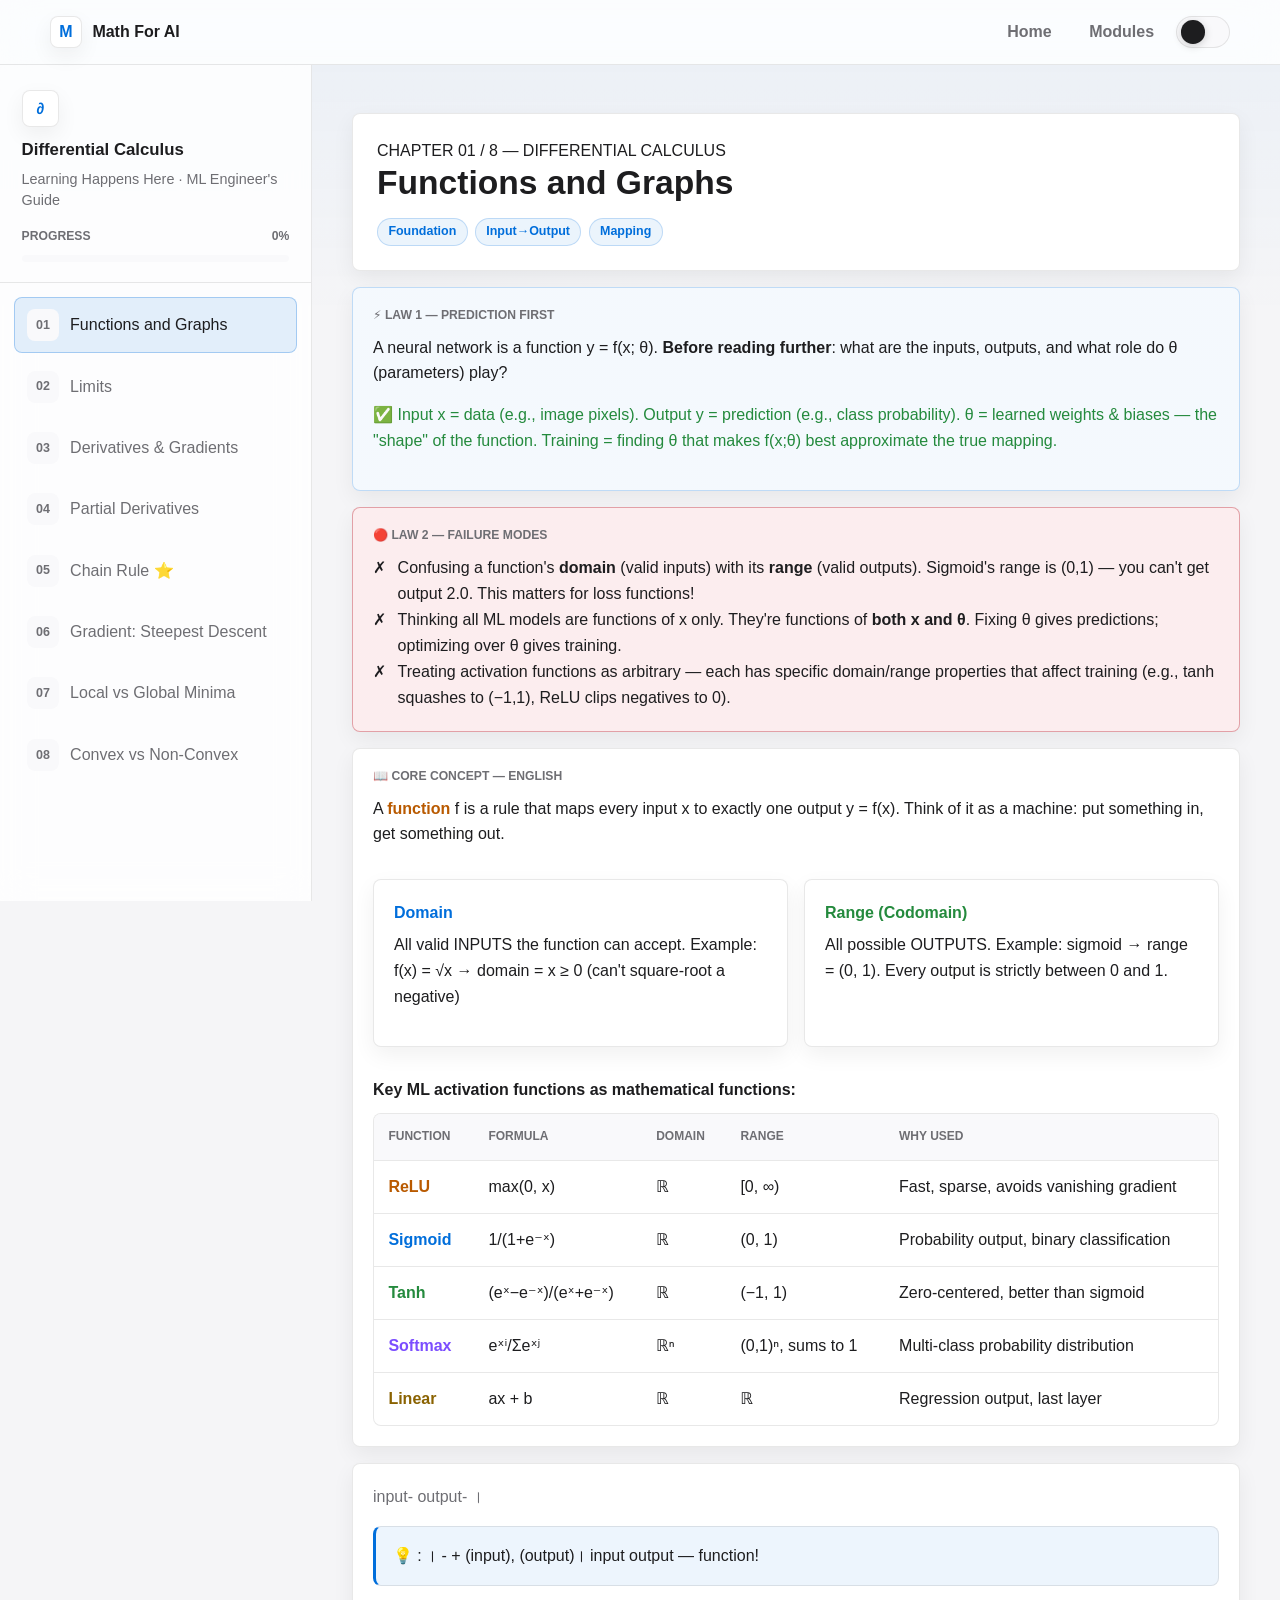
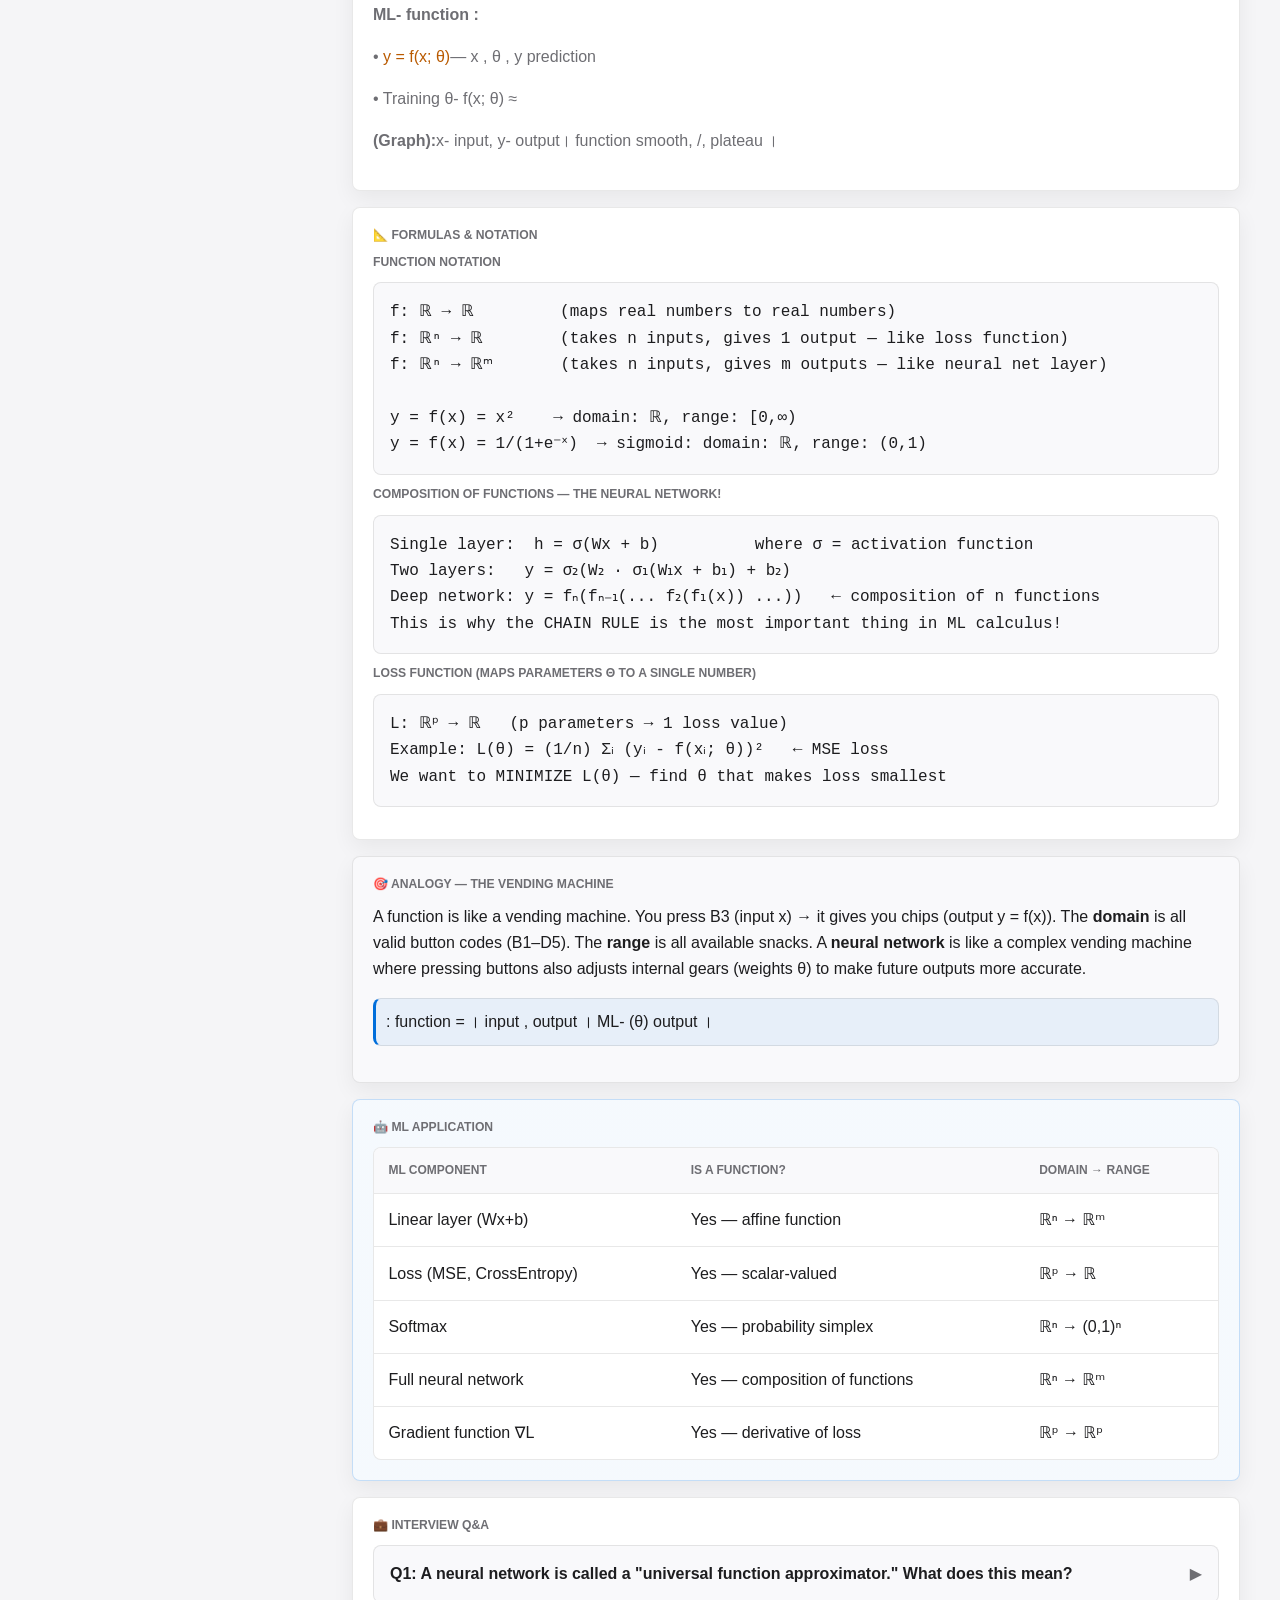
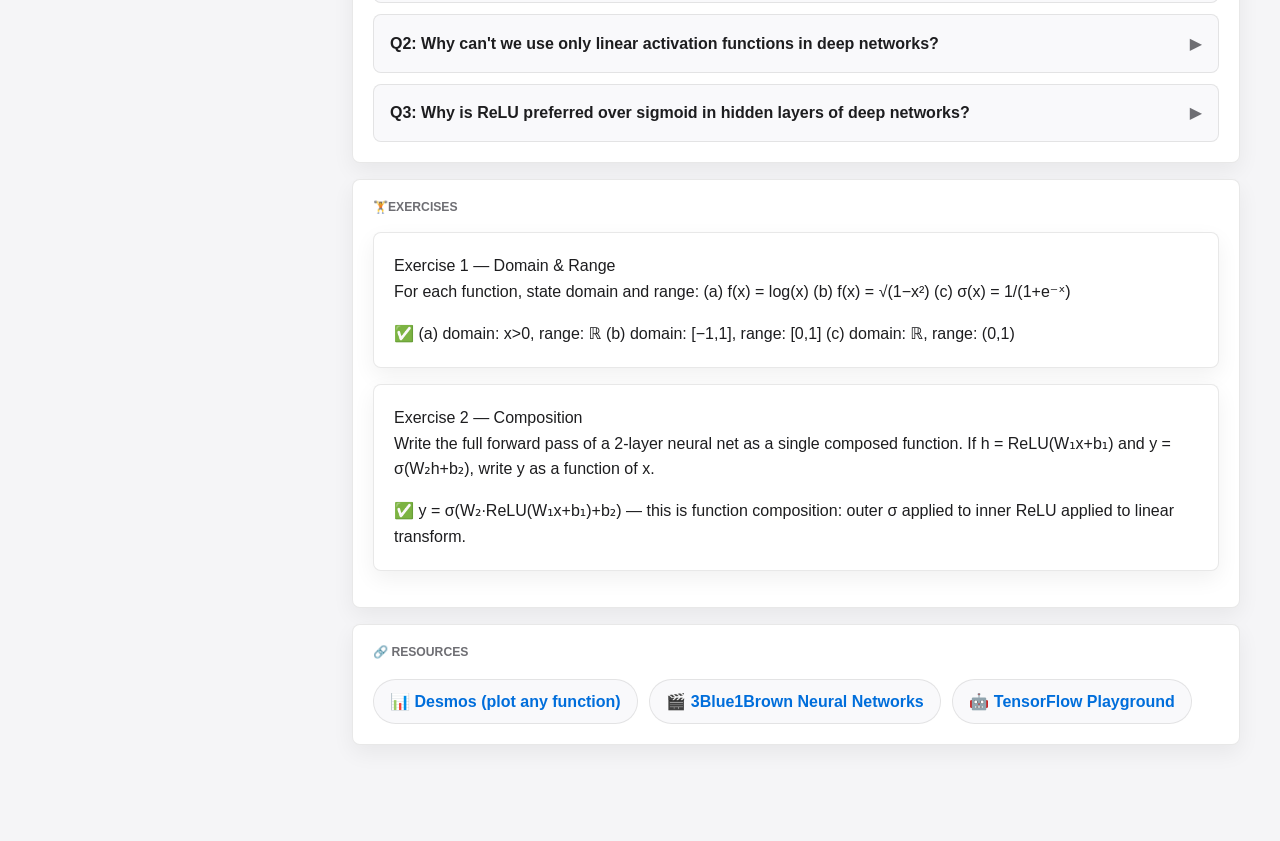
==== commit dd43cae2: "Add files via upload" ====
--- a/calculus_ml.html
+++ b/calculus_ml.html
@@ -4,167 +4,8 @@
 <meta charset="UTF-8">
 <meta name="viewport" content="width=device-width, initial-scale=1.0">
 <title>Calculus for ML</title>
-<link href="https://fonts.googleapis.com/css2?family=Sora:wght@300;400;500;600;700;800&family=JetBrains+Mono:wght@400;500&display=swap" rel="stylesheet">
-<style>
-*{box-sizing:border-box;margin:0;padding:0}
-:root{
-  --bg:#0f0e17;--bg2:#1a1828;--bg3:#242235;--bg4:#2e2b42;
-  --border:#3a3750;--text:#fffffe;--muted:#a7a9be;
-  --orange:#ff8906;--pink:#f25f4c;--purple:#e53170;
-  --teal:#3da9fc;--green:#44cf6c;--gold:#ffd700;
-  --yellow:#ffdd57;--cream:#fffffe;
-  --radius:12px;
-}
-body{font-family:'Sora',sans-serif;background:var(--bg);color:var(--text);min-height:100vh;line-height:1.75}
-.bn{font-family:'Noto Sans Bengali',sans-serif}
-code,pre{font-family:'JetBrains Mono',monospace}
-code{background:var(--bg3);padding:2px 7px;border-radius:4px;font-size:0.85em;color:var(--teal)}
-
-/* LAYOUT */
-.app{display:flex;min-height:100vh}
-.sidebar{width:290px;background:var(--bg2);border-right:1px solid var(--border);padding:0;overflow-y:auto;position:sticky;top:0;height:100vh;flex-shrink:0;display:flex;flex-direction:column}
-.main{flex:1;padding:36px 40px;max-width:940px;overflow-x:hidden}
-
-/* SIDEBAR HEADER */
-.s-head{padding:22px 18px 18px;border-bottom:1px solid var(--border);background:linear-gradient(135deg,rgba(255,137,6,0.12),rgba(242,95,76,0.08))}
-.s-logo{font-size:1.5em;margin-bottom:4px}
-.s-title{font-size:1em;font-weight:700;color:var(--orange);line-height:1.3}
-.s-bn{font-family:'Noto Sans Bengali',sans-serif;color:var(--gold);font-size:0.82em;margin-top:2px}
-.s-sub{font-size:0.73em;color:var(--muted);margin-top:6px}
-.prog-wrap{margin-top:10px}
-.prog-label{font-size:0.7em;color:var(--muted);margin-bottom:4px;display:flex;justify-content:space-between}
-.prog-bar{height:4px;background:var(--bg3);border-radius:2px}
-.prog-fill{height:100%;background:linear-gradient(90deg,var(--orange),var(--pink));border-radius:2px;transition:width .4s}
-
-/* NAV ITEMS */
-.nav-list{padding:10px 0;flex:1;overflow-y:auto}
-.nav-item{display:flex;align-items:center;gap:10px;width:100%;text-align:left;padding:9px 18px;border:none;background:transparent;color:var(--muted);cursor:pointer;font-family:'Sora',sans-serif;font-size:0.8em;transition:all .2s;border-left:3px solid transparent}
-.nav-item:hover{background:var(--bg3);color:var(--text)}
-.nav-item.active{background:var(--bg3);color:var(--orange);border-left-color:var(--orange)}
-.nav-num{background:var(--bg4);color:var(--muted);border-radius:6px;width:24px;height:24px;display:flex;align-items:center;justify-content:center;font-size:0.72em;font-weight:700;flex-shrink:0;font-family:'JetBrains Mono',monospace}
-.nav-item.active .nav-num{background:var(--orange);color:var(--bg)}
-.nav-text{line-height:1.3}
-
-/* TOPIC SECTIONS */
-.topic-section{display:none;animation:fadeIn .3s ease}
-.topic-section.active{display:block}
-@keyframes fadeIn{from{opacity:0;transform:translateY(8px)}to{opacity:1;transform:none}}
-
-/* TOPIC HEADER */
-.t-header{margin-bottom:30px;padding:24px;background:linear-gradient(135deg,rgba(255,137,6,0.08),rgba(242,95,76,0.05));border:1px solid rgba(255,137,6,0.2);border-radius:var(--radius)}
-.t-num{font-family:'JetBrains Mono',monospace;font-size:0.75em;color:var(--orange);font-weight:500;letter-spacing:.1em;margin-bottom:6px}
-.t-title{font-size:1.85em;font-weight:800;color:var(--cream);line-height:1.2}
-.t-bn{font-family:'Noto Sans Bengali',sans-serif;color:var(--gold);font-size:1em;margin-top:5px}
-.t-tags{display:flex;flex-wrap:wrap;gap:7px;margin-top:12px}
-.tag{padding:3px 11px;border-radius:20px;font-size:0.72em;font-weight:600;border:1px solid}
-.tag-a{border-color:var(--orange);color:var(--orange);background:rgba(255,137,6,0.1)}
-.tag-b{border-color:var(--teal);color:var(--teal);background:rgba(61,169,252,0.1)}
-.tag-c{border-color:var(--green);color:var(--green);background:rgba(68,207,108,0.1)}
-
-/* CARDS */
-.card{background:var(--bg2);border:1px solid var(--border);border-radius:var(--radius);padding:20px;margin-bottom:20px}
-.card-hd{font-size:0.72em;font-weight:700;letter-spacing:.1em;text-transform:uppercase;color:var(--muted);margin-bottom:13px;display:flex;align-items:center;gap:7px}
-.card-hd .ic{font-size:1.15em}
-
-/* LAW CARDS */
-.law-red{border-left:4px solid var(--orange);background:rgba(255,137,6,0.06)}
-.law-dark{border-left:4px solid var(--pink);background:rgba(242,95,76,0.06)}
-.law-gold{border-left:4px solid var(--gold);background:rgba(255,215,0,0.05)}
-.law-purple{border-left:4px solid var(--purple);background:rgba(229,49,112,0.06)}
-
-/* FORMULA */
-.formula-wrap{background:var(--bg);border:1px solid var(--border);border-radius:8px;padding:16px 20px;margin:10px 0;overflow-x:auto;line-height:2;white-space:pre}
-.formula-wrap code,.formula-wrap{font-family:'JetBrains Mono',monospace;font-size:0.88em;color:var(--teal)}
-.f-label{font-size:0.72em;color:var(--muted);margin-bottom:4px;font-family:'Sora',sans-serif}
-.f-highlight{color:var(--orange);font-weight:600}
-.f-green{color:var(--green)}
-.f-pink{color:var(--pink)}
-.f-yellow{color:var(--yellow)}
-
-/* ANALOGY */
-.analogy{background:linear-gradient(135deg,rgba(68,207,108,0.07),rgba(61,169,252,0.07));border:1px solid rgba(68,207,108,0.2);border-radius:10px;padding:18px;margin:12px 0}
-
-/* FAILURE MODES */
-.fail-item{display:flex;gap:10px;margin-bottom:10px;align-items:flex-start}
-.fail-icon{color:var(--pink);font-size:1.1em;flex-shrink:0;margin-top:2px}
-
-/* ML APP */
-.ml-box{background:rgba(61,169,252,0.06);border:1px solid rgba(61,169,252,0.2);border-radius:10px;padding:18px;margin:12px 0}
-.ml-box-title{color:var(--teal);font-size:0.75em;font-weight:700;text-transform:uppercase;letter-spacing:.08em;margin-bottom:12px}
-
-/* QA */
-.qa{margin-bottom:14px}
-.q-btn{display:flex;justify-content:space-between;align-items:center;width:100%;text-align:left;padding:13px 16px;background:var(--bg3);border:1px solid var(--border);border-radius:8px 8px 0 0;color:var(--text);font-size:0.88em;font-weight:500;cursor:pointer;font-family:'Sora',sans-serif;transition:background .2s}
-.q-btn:hover{background:var(--bg4)}
-.q-btn.open{border-bottom-color:transparent;color:var(--orange)}
-.q-arrow{color:var(--muted);transition:transform .2s;flex-shrink:0;margin-left:10px}
-.q-btn.open .q-arrow{transform:rotate(90deg);color:var(--orange)}
-.a-panel{display:none;padding:14px 16px;background:var(--bg);border:1px solid var(--border);border-top:none;border-radius:0 0 8px 8px;font-size:0.88em;color:var(--muted);line-height:1.8}
-.a-panel.open{display:block}
-.a-bn{font-family:'Noto Sans Bengali',sans-serif;color:rgba(255,215,0,0.75);margin-top:10px;padding-top:10px;border-top:1px solid var(--border);font-size:0.95em}
-
-/* EXERCISE */
-.ex-box{background:rgba(255,215,0,0.05);border:1px solid rgba(255,215,0,0.2);border-radius:9px;padding:16px;margin-bottom:12px}
-.ex-title{color:var(--gold);font-size:0.78em;font-weight:700;text-transform:uppercase;letter-spacing:.08em;margin-bottom:8px}
-.ex-answer{color:var(--muted);font-size:0.85em;margin-top:8px;padding-top:8px;border-top:1px dashed var(--border)}
-
-/* TABLE */
-table{width:100%;border-collapse:collapse;font-size:0.86em;margin:12px 0}
-th{background:var(--bg3);color:var(--muted);padding:10px 13px;text-align:left;font-weight:600;font-size:0.78em;text-transform:uppercase;letter-spacing:.07em}
-td{padding:10px 13px;border-top:1px solid var(--border);vertical-align:top;line-height:1.5}
-tr:hover td{background:var(--bg3)}
-
-/* RESOURCE */
-.res-link{display:inline-flex;align-items:center;gap:6px;background:var(--bg3);border:1px solid var(--border);border-radius:8px;padding:8px 14px;color:var(--teal);text-decoration:none;font-size:0.82em;margin:4px;transition:all .2s}
-.res-link:hover{border-color:var(--teal);background:var(--bg4)}
-
-/* GRID */
-.g2{display:grid;grid-template-columns:1fr 1fr;gap:14px}
-.g3{display:grid;grid-template-columns:1fr 1fr 1fr;gap:12px}
-.gbox{background:var(--bg3);border-radius:9px;padding:14px;border:1px solid var(--border)}
-
-/* HIGHLIGHTS */
-.hl-o{color:var(--orange);font-weight:600}
-.hl-t{color:var(--teal);font-weight:600}
-.hl-g{color:var(--green);font-weight:600}
-.hl-p{color:var(--pink);font-weight:600}
-.hl-y{color:var(--gold);font-weight:600}
-.hl-m{color:var(--purple);font-weight:600}
-
-/* STEP LIST */
-.steps{list-style:none;padding:0;counter-reset:s}
-.steps li{display:flex;gap:12px;margin-bottom:11px;align-items:flex-start;counter-increment:s}
-.steps li::before{content:counter(s);background:var(--orange);color:var(--bg);min-width:22px;height:22px;border-radius:50%;display:flex;align-items:center;justify-content:center;font-size:0.76em;font-weight:700;flex-shrink:0;margin-top:3px}
-
-/* CONCEPT BOX */
-.concept-pair{display:flex;gap:14px;margin:12px 0}
-.concept-side{flex:1;background:var(--bg3);border-radius:9px;padding:14px;border:1px solid var(--border)}
-.concept-side-title{font-size:0.78em;font-weight:700;margin-bottom:7px}
-
-/* CANVAS */
-.canvas-wrap{background:var(--bg);border:1px solid var(--border);border-radius:9px;padding:12px;margin:12px 0;text-align:center;position:relative}
-canvas{display:block;margin:0 auto}
-.canvas-label{font-size:0.75em;color:var(--muted);margin-top:6px;font-family:'Sora',sans-serif}
-
-/* DIVIDER */
-hr{border:none;border-top:1px solid var(--border);margin:22px 0}
-
-/* MOBILE */
-.mob-nav{display:none;padding:12px;background:var(--bg2);border-bottom:1px solid var(--border)}
-.mob-nav select{width:100%;background:var(--bg3);color:var(--text);border:1px solid var(--border);padding:9px;border-radius:7px;font-family:'Sora',sans-serif;font-size:0.88em}
-@media(max-width:720px){.mob-nav{display:block}.sidebar{display:none}.main{padding:16px}.g2,.g3{grid-template-columns:1fr}}
-
-/* IMPORTANT CALLOUT */
-.callout{background:rgba(255,137,6,0.08);border-left:4px solid var(--orange);border-radius:0 8px 8px 0;padding:13px 16px;margin:12px 0;font-size:0.9em}
-.callout-bn{background:rgba(255,215,0,0.06);border-left:4px solid var(--gold);border-radius:0 8px 8px 0;padding:13px 16px;margin:12px 0;font-size:0.9em;font-family:'Noto Sans Bengali',sans-serif;color:rgba(255,215,0,0.9)}
-
-/* INTERACTIVE CONTROLS */
-.ctrl-row{display:flex;align-items:center;gap:14px;margin:10px 0;flex-wrap:wrap}
-.ctrl-row label{font-size:0.8em;color:var(--muted)}
-.ctrl-row input[type=range]{flex:1;min-width:100px;accent-color:var(--orange)}
-.ctrl-val{font-family:'JetBrains Mono',monospace;font-size:0.82em;color:var(--orange);min-width:48px}
-.ctrl-output{font-family:'JetBrains Mono',monospace;font-size:0.92em;color:var(--green);background:var(--bg3);padding:8px 14px;border-radius:7px;margin-top:6px;display:inline-block}
-</style>
+
+
 <link rel="stylesheet" href="site.css" />
 </head>
 <body>
@@ -1163,5 +1004,6 @@
 setTimeout(()=>{ if(document.getElementById('gd-canvas')) initGDCanvas(); },300);
 </script>
 <script src="clean-language.js"></script>
+
 </body>
 </html>
--- a/site.css
+++ b/site.css
@@ -1,366 +1,1680 @@
-@import url("https://fonts.googleapis.com/css2?family=Manrope:wght@300;400;500;600;700;800&family=Sora:wght@400;500;600;700;800&family=JetBrains+Mono:wght@400;500;700&display=swap");
-
-:root{
-  --bg:#0b111a;
-  --bg-2:#0f1724;
-  --surface:#121c2b;
-  --surface-2:#162235;
-  --border:#223248;
-  --text:#e6eefc;
-  --muted:#9bb0c9;
-  --accent:#2dd4bf;
-  --accent-2:#f5b840;
-  --accent-3:#60a5fa;
-  --danger:#ef4444;
-  --success:#22c55e;
-  --radius:12px;
-  --shadow:0 10px 24px rgba(0,0,0,0.25);
-  --font-body:"Manrope",sans-serif;
-  --font-head:"Sora",sans-serif;
-  --font-mono:"JetBrains Mono",monospace;
-}
-
-*{box-sizing:border-box}
-
-body{
-  margin:0;
-  font-family:var(--font-body);
-  color:var(--text);
-  background:radial-gradient(1200px 600px at 10% -10%, #17233a 0%, var(--bg) 55%) fixed;
-  line-height:1.7;
-}
-
-main{
-  max-width:1100px;
-  margin:0 auto;
-  padding:24px 20px 40px;
-}
-
-h1,h2,h3,h4,h5{
-  font-family:var(--font-head);
-  letter-spacing:0.2px;
-}
-
-h1{font-size:clamp(24px,4.5vw,36px)}
-h2{font-size:clamp(20px,3.8vw,28px)}
-h3{font-size:clamp(18px,3.2vw,24px)}
-
-.ch-title em,.topic-title em{
-  color:var(--accent);
-  font-style:normal;
-}
-
-a{
-  color:var(--accent);
-  text-decoration:none;
-  border-bottom:1px solid transparent;
-}
-
-a:hover,a:focus{
-  border-bottom-color:var(--accent);
-}
-
-code,pre,.fx,.formula-box,.formula-wrap{
-  font-family:var(--font-mono);
-}
-
-.bn{
-  font-family:var(--font-body);
-  color:var(--muted);
-}
-
-.app{
-  display:flex;
-  min-height:100vh;
-}
-
-.sidebar,.sb{
-  width:280px;
-  background:var(--surface);
-  border-right:1px solid var(--border);
-  position:sticky;
-  top:0;
-  height:100vh;
-  overflow-y:auto;
-}
-
-.s-brand,.sidebar-header,.s-head{
-  background:linear-gradient(135deg, rgba(45,212,191,0.12), rgba(96,165,250,0.08));
-  border-bottom:1px solid var(--border);
-}
-
-.s-title,.sidebar-header h1{
-  color:var(--accent);
-}
-
-.s-sub,.sidebar-header p,.s-bn{
-  color:var(--muted);
-}
-
-.topic-subtitle,.module-subtitle,.ch-bn{
-  color:var(--muted);
-}
-
-.main{
-  flex:1;
-  max-width:1100px;
-  margin:0 auto;
-  padding:40px 32px;
-  min-width:0;
-  width:100%;
-}
-
-header{
-  padding:32px 20px;
-  border-bottom:1px solid var(--border);
-  background:linear-gradient(135deg, rgba(45,212,191,0.12), rgba(96,165,250,0.08));
-}
-
-header h1{
-  margin:0 0 8px 0;
-}
-
-header p{
-  color:var(--muted);
-}
-
-.section,.card,.law-card,.gbox,.ex,.mlb,.mlbox,.analogy,.insight,.cw,.visual-wrap,.canvas-wrap,.ch,.ch-header,.topic-header{
-  background:var(--surface-2);
-  border:1px solid var(--border);
-  border-radius:var(--radius);
-  box-shadow:var(--shadow);
-}
-
-.section,.card,.law-card,.gbox,.ex,.mlb,.mlbox,.analogy,.insight,.cw,.visual-wrap,.canvas-wrap{
-  padding:20px;
-}
-
-.ch-header,.ch,.topic-header{
-  padding:22px;
-  background:linear-gradient(135deg, rgba(45,212,191,0.12), rgba(245,184,64,0.08));
-}
-
-.card-hd,.ch-hd,.card-title{
-  color:var(--muted);
-  letter-spacing:0.08em;
-}
-
-.ch-title span{
-  color:var(--accent);
-}
-
-.topic-title{
-  color:var(--text);
-}
-
-.tag,.tag-ml,.tag-math,.tag-law,.tc,.tl,.to,.tv,.te,.ts,.ta,.tg,.tt,.tp{
-  border:1px solid var(--border);
-  background:rgba(45,212,191,0.12);
-  color:var(--accent);
-}
-
-.callout,.call,.call-bn,.callout-bn,.callout-red,.call-r,.call-v,.call-s,.call-b,.call-l,.callout-lime{
-  border-left:4px solid var(--accent);
-  background:rgba(45,212,191,0.1);
-  border-radius:0 10px 10px 0;
-  color:var(--text);
-}
-
-.callout-red,.call-r{
-  border-left-color:var(--danger);
-  background:rgba(239,68,68,0.1);
-}
-
-.callout-lime,.call-l{
-  border-left-color:var(--accent-2);
-  background:rgba(245,184,64,0.12);
-}
-
-.fx,.formula-box,.formula-wrap{
-  background:var(--bg-2);
-  border:1px solid var(--border);
-  color:var(--accent-3);
-}
-
-table{
-  width:100%;
-  border-collapse:collapse;
-}
-
-canvas,svg,img{
-  max-width:100%;
-  height:auto;
-}
-
-th{
-  background:var(--bg-2);
-  color:var(--muted);
-  text-transform:uppercase;
-  letter-spacing:0.06em;
-}
-
-td,th{
-  border-top:1px solid var(--border);
-  padding:10px 12px;
-}
-
-tr:hover td{
-  background:rgba(45,212,191,0.05);
-}
-
-.nav-btn,.nb,.topic-btn,.nav-item{
-  color:var(--muted);
-}
-
-.nav-btn:hover,.nb:hover,.topic-btn:hover,.nav-item:hover{
-  background:rgba(45,212,191,0.08);
-  color:var(--text);
-}
-
-.nav-btn.active,.nb.active,.topic-btn.active,.nav-item.active{
-  background:rgba(45,212,191,0.12);
-  color:var(--accent);
-  border-left-color:var(--accent);
-}
-
-.nav-num,.nb-num,.topic-num{
-  background:var(--bg-2);
-  color:var(--muted);
-}
-
-.nav-btn.active .nav-num,.nb.active .nb-num,.topic-btn.active .topic-num{
-  background:var(--accent);
-  color:var(--bg);
-}
-
-.prog-bar,.progress-bar,.pg-bar{
-  background:var(--bg-2);
-}
-
-.prog-fill,.progress-fill,.pg-fill{
-  background:linear-gradient(90deg, var(--accent), var(--accent-2));
-}
-
-.resource-link,.res-link,.rl{
-  background:var(--bg-2);
-  border:1px solid var(--border);
-  color:var(--accent);
-}
-
-.resource-link:hover,.res-link:hover,.rl:hover{
-  background:rgba(45,212,191,0.1);
-  border-color:var(--accent);
-}
-
-.q,.qbtn,.qb{
-  background:var(--bg-2);
-  border:1px solid var(--border);
-}
-
-.a,.apanel,.a-panel,.ap{
-  background:var(--bg);
-  border:1px solid var(--border);
-}
-
-.hl-blue,.hl-purple,.hl-green,.hl-gold,.hl-red,.hl-teal,
-.hl-o,.hl-t,.hl-g,.hl-p,.hl-y,.hl-m,
-.hc,.hl,.ho,.hv,.hy,.ht,.hr,.hp,
-.he,.hs,.ha,.hi,.hg,.hm,.hb,.hsk,.hgr{
-  color:var(--accent-2);
-  font-weight:600;
-}
-
-.hl-blue,.hl-teal,.hl-t,.hs,.hc,.ht,.hsk{
-  color:var(--accent);
-}
-
-.hl-red,.hr{
-  color:var(--danger);
-}
-
-.hl-green,.hg,.hgr{
-  color:var(--success);
-}
-
-.hl-purple,.hv,.hi{
-  color:var(--accent-3);
-}
-
-.module-title a{
-  color:var(--accent);
-}
-
-.topics li,.path li{
-  color:var(--text);
-}
-
-footer{
-  color:var(--muted);
-}
-
-.mob,.mobile-nav{
-  display:none;
-}
-
-.mob,.mobile-nav{
-  position:sticky;
-  top:0;
-  z-index:1200;
-  background:var(--surface);
-  border-bottom:1px solid var(--border);
-  padding:12px 16px;
-  backdrop-filter:blur(6px);
-}
-
-.mob::before,.mobile-nav::before{
-  content:"Quick Jump";
-  display:block;
-  color:var(--muted);
-  font-size:0.72em;
-  letter-spacing:0.12em;
-  text-transform:uppercase;
-  margin-bottom:6px;
-}
-
-.mob select,.mobile-nav select{
-  width:100%;
-  background:var(--bg-2);
-  color:var(--text);
-  border:1px solid var(--border);
-  padding:10px 12px;
-  border-radius:8px;
-  font-family:var(--font-body);
-  font-size:0.95em;
-}
-
-@media (max-width:820px){
-  .app{flex-direction:column}
-  .sidebar,.sb{display:none}
-  .main{padding:16px;max-width:100%;margin:0;overflow-x:visible}
-  .mob,.mobile-nav{display:block}
-}
-
-@media (max-width:600px){
-  header{padding:24px 16px}
-  header h1{margin-bottom:6px}
-  header p{font-size:0.95em}
-  main{padding:18px 14px 32px}
-  .section,.card,.law-card,.gbox,.ex,.mlb,.mlbox,.analogy,.insight,.cw,.visual-wrap,.canvas-wrap{padding:14px}
-  .ch-header,.ch,.topic-header{padding:16px}
-  .card,.section,.law-card,.mlb,.mlbox,.analogy,.insight,.cw,.visual-wrap,.canvas-wrap{margin-bottom:14px}
-  .path > li{margin:12px 0}
-  .module-title{font-size:16px}
-  .topics,.path{padding-left:18px}
-  .topics li,.path li{margin:6px 0}
-  table{display:block;overflow-x:auto;-webkit-overflow-scrolling:touch}
-  th,td{white-space:nowrap}
-  .fx,.formula-box,.formula-wrap{font-size:0.82em}
-  .nav-btn,.nb,.topic-btn,.nav-item{font-size:0.9em}
-  .card-hd,.ch-hd,.card-title{font-size:0.7em}
-  .steps li{margin-bottom:8px}
-  .g2,.g3,.g4,.grid-2{grid-template-columns:1fr!important}
-}
-
-@media (prefers-reduced-motion:reduce){
-  *{animation:none!important;transition:none!important}
-}
+:root {
+  color-scheme: light dark;
+  --sitebar-height: 64px;
+  --bg: #f5f5f7;
+  --bg-2: #ffffff;
+  --surface: rgba(255, 255, 255, 0.82);
+  --surface-2: #ffffff;
+  --surface-3: #f9f9fb;
+  --elevated: #ffffff;
+  --border: rgba(0, 0, 0, 0.09);
+  --border-strong: rgba(0, 0, 0, 0.16);
+  --text: #1d1d1f;
+  --muted: #6e6e73;
+  --muted-2: #86868b;
+  --accent: #006edb;
+  --accent-rgb: 0, 110, 219;
+  --accent-2: #8a5cf6;
+  --accent-3: #0a84ff;
+  --success: #248a3d;
+  --danger: #d70015;
+  --warning: #a05a00;
+  --teal: #007a78;
+  --green: #248a3d;
+  --blue: #006edb;
+  --purple: #7b4dff;
+  --red: #d70015;
+  --gold: #8a6200;
+  --lime: #4c7d14;
+  --emerald: #248a3d;
+  --orange: #b95a00;
+  --pink: #c43a71;
+  --radius: 8px;
+  --radius-sm: 6px;
+  --radius-pill: 999px;
+  --shadow: 0 14px 34px rgba(0, 0, 0, 0.08);
+  --shadow-soft: 0 8px 22px rgba(0, 0, 0, 0.06);
+  --focus: 0 0 0 4px rgba(var(--accent-rgb), 0.18);
+  --font-body: "Segoe UI", Arial, Helvetica, -apple-system, BlinkMacSystemFont, system-ui, sans-serif;
+  --font-head: "Segoe UI", Arial, Helvetica, -apple-system, BlinkMacSystemFont, system-ui, sans-serif;
+  --font-mono: "SFMono-Regular", "Cascadia Code", "Segoe UI Mono", Consolas, monospace;
+}
+
+@media (prefers-color-scheme: dark) {
+  :root:not([data-theme="light"]) {
+    --bg: #000000;
+    --bg-2: #101012;
+    --surface: rgba(22, 22, 24, 0.76);
+    --surface-2: #151517;
+    --surface-3: #1c1c1e;
+    --elevated: #202124;
+    --border: rgba(255, 255, 255, 0.11);
+    --border-strong: rgba(255, 255, 255, 0.18);
+    --text: #f5f5f7;
+    --muted: #a1a1a6;
+    --muted-2: #8e8e93;
+    --accent: #0a84ff;
+    --accent-rgb: 10, 132, 255;
+    --accent-2: #bf9bff;
+    --accent-3: #64d2ff;
+    --success: #30d158;
+    --danger: #ff453a;
+    --warning: #ffd60a;
+    --teal: #64d2ff;
+    --green: #30d158;
+    --blue: #0a84ff;
+    --purple: #bf9bff;
+    --red: #ff453a;
+    --gold: #ffd60a;
+    --lime: #a4d65e;
+    --emerald: #30d158;
+    --orange: #ff9f0a;
+    --pink: #ff7ab6;
+    --shadow: 0 18px 42px rgba(0, 0, 0, 0.34);
+    --shadow-soft: 0 10px 28px rgba(0, 0, 0, 0.26);
+  }
+}
+
+:root[data-theme="dark"] {
+  --bg: #000000;
+  --bg-2: #101012;
+  --surface: rgba(22, 22, 24, 0.76);
+  --surface-2: #151517;
+  --surface-3: #1c1c1e;
+  --elevated: #202124;
+  --border: rgba(255, 255, 255, 0.11);
+  --border-strong: rgba(255, 255, 255, 0.18);
+  --text: #f5f5f7;
+  --muted: #a1a1a6;
+  --muted-2: #8e8e93;
+  --accent: #0a84ff;
+  --accent-rgb: 10, 132, 255;
+  --accent-2: #bf9bff;
+  --accent-3: #64d2ff;
+  --success: #30d158;
+  --danger: #ff453a;
+  --warning: #ffd60a;
+  --teal: #64d2ff;
+  --green: #30d158;
+  --blue: #0a84ff;
+  --purple: #bf9bff;
+  --red: #ff453a;
+  --gold: #ffd60a;
+  --lime: #a4d65e;
+  --emerald: #30d158;
+  --orange: #ff9f0a;
+  --pink: #ff7ab6;
+  --shadow: 0 18px 42px rgba(0, 0, 0, 0.34);
+  --shadow-soft: 0 10px 28px rgba(0, 0, 0, 0.26);
+}
+
+:root[data-theme="light"] {
+  --bg: #f5f5f7;
+  --bg-2: #ffffff;
+  --surface: rgba(255, 255, 255, 0.82);
+  --surface-2: #ffffff;
+  --surface-3: #f9f9fb;
+  --elevated: #ffffff;
+  --border: rgba(0, 0, 0, 0.09);
+  --border-strong: rgba(0, 0, 0, 0.16);
+  --text: #1d1d1f;
+  --muted: #6e6e73;
+  --muted-2: #86868b;
+  --accent: #006edb;
+  --accent-rgb: 0, 110, 219;
+  --accent-2: #8a5cf6;
+  --accent-3: #0a84ff;
+  --success: #248a3d;
+  --danger: #d70015;
+  --warning: #a05a00;
+  --teal: #007a78;
+  --green: #248a3d;
+  --blue: #006edb;
+  --purple: #7b4dff;
+  --red: #d70015;
+  --gold: #8a6200;
+  --lime: #4c7d14;
+  --emerald: #248a3d;
+  --orange: #b95a00;
+  --pink: #c43a71;
+  --shadow: 0 14px 34px rgba(0, 0, 0, 0.08);
+  --shadow-soft: 0 8px 22px rgba(0, 0, 0, 0.06);
+}
+
+*,
+*::before,
+*::after {
+  box-sizing: border-box;
+}
+
+::selection {
+  background: rgba(var(--accent-rgb), 0.18);
+}
+
+html {
+  min-height: 100%;
+  background: var(--bg);
+  scroll-behavior: smooth;
+}
+
+body {
+  margin: 0;
+  min-height: 100vh;
+  color: var(--text);
+  background:
+    linear-gradient(180deg, rgba(var(--accent-rgb), 0.045), transparent 320px),
+    var(--bg);
+  font-family: var(--font-body);
+  font-size: 16px;
+  line-height: 1.62;
+  text-rendering: optimizeLegibility;
+  -webkit-font-smoothing: antialiased;
+  transition: background-color 220ms ease, color 220ms ease;
+}
+
+button,
+input,
+select,
+textarea {
+  font: inherit;
+}
+
+button,
+select,
+input,
+textarea {
+  color: var(--text);
+}
+
+button {
+  border: 0;
+}
+
+a {
+  color: var(--accent);
+  text-decoration: none;
+}
+
+a:hover {
+  color: var(--blue);
+}
+
+a:focus-visible,
+button:focus-visible,
+select:focus-visible,
+input:focus-visible,
+textarea:focus-visible,
+[tabindex]:focus-visible {
+  outline: 0;
+  box-shadow: var(--focus);
+}
+
+img,
+svg,
+canvas,
+video {
+  display: block;
+  max-width: 100%;
+  height: auto;
+}
+
+canvas {
+  border-radius: var(--radius);
+}
+
+h1,
+h2,
+h3,
+h4,
+h5,
+h6 {
+  margin: 0 0 0.65em;
+  color: var(--text);
+  font-family: var(--font-head);
+  font-weight: 650;
+  letter-spacing: 0;
+  line-height: 1.08;
+}
+
+h1 {
+  font-size: 3.65rem;
+}
+
+h2 {
+  font-size: 2.35rem;
+}
+
+h3 {
+  font-size: 1.6rem;
+}
+
+h4 {
+  font-size: 1.08rem;
+}
+
+p {
+  margin: 0 0 1em;
+}
+
+ul,
+ol {
+  margin-top: 0;
+}
+
+code,
+pre,
+.fx,
+.formula-box,
+.formula-wrap,
+.big-eq,
+.eq {
+  font-family: var(--font-mono);
+}
+
+code {
+  padding: 0.08rem 0.3rem;
+  border: 1px solid var(--border);
+  border-radius: var(--radius-sm);
+  background: var(--surface-3);
+  color: var(--accent);
+  font-size: 0.92em;
+}
+
+table {
+  width: 100%;
+  border-collapse: separate;
+  border-spacing: 0;
+  overflow: hidden;
+  border: 1px solid var(--border);
+  border-radius: var(--radius);
+  background: var(--surface-2);
+}
+
+th,
+td {
+  padding: 0.82rem 0.9rem;
+  border-top: 1px solid var(--border);
+  vertical-align: top;
+  text-align: left;
+}
+
+tr:first-child th,
+tr:first-child td {
+  border-top: 0;
+}
+
+th {
+  background: var(--surface-3);
+  color: var(--muted);
+  font-size: 0.75rem;
+  font-weight: 700;
+  letter-spacing: 0;
+  text-transform: uppercase;
+}
+
+tr:hover td {
+  background: rgba(var(--accent-rgb), 0.035);
+}
+
+.visually-hidden {
+  position: absolute !important;
+  width: 1px;
+  height: 1px;
+  padding: 0;
+  overflow: hidden;
+  clip: rect(0, 0, 0, 0);
+  white-space: nowrap;
+  border: 0;
+}
+
+.sitebar {
+  position: sticky;
+  top: 0;
+  z-index: 3000;
+  min-height: var(--sitebar-height);
+  border-bottom: 1px solid var(--border);
+  background: var(--surface);
+  backdrop-filter: saturate(180%) blur(18px);
+}
+
+.sitebar__inner {
+  width: min(1180px, calc(100% - 32px));
+  min-height: var(--sitebar-height);
+  margin: 0 auto;
+  display: flex;
+  align-items: center;
+  justify-content: space-between;
+  gap: 1rem;
+}
+
+.sitebar__brand {
+  display: inline-flex;
+  align-items: center;
+  gap: 0.65rem;
+  color: var(--text);
+  font-weight: 700;
+}
+
+.sitebar__mark {
+  display: grid;
+  width: 2rem;
+  height: 2rem;
+  place-items: center;
+  border: 1px solid var(--border);
+  border-radius: var(--radius);
+  background: var(--surface-2);
+  color: var(--accent);
+  box-shadow: var(--shadow-soft);
+}
+
+.sitebar__links {
+  display: flex;
+  align-items: center;
+  gap: 0.45rem;
+}
+
+.sitebar__link,
+.btn,
+.resource-link,
+.res-link,
+.rl {
+  display: inline-flex;
+  align-items: center;
+  justify-content: center;
+  min-height: 2.65rem;
+  border-radius: var(--radius-pill);
+  font-weight: 650;
+  line-height: 1;
+  transition: transform 180ms ease, background-color 180ms ease, border-color 180ms ease, color 180ms ease;
+}
+
+.sitebar__link {
+  padding: 0 0.95rem;
+  color: var(--muted);
+}
+
+.sitebar__link:hover {
+  background: rgba(var(--accent-rgb), 0.08);
+  color: var(--text);
+}
+
+.theme-toggle {
+  position: relative;
+  display: inline-flex;
+  width: 3.35rem;
+  height: 2rem;
+  flex: 0 0 auto;
+  align-items: center;
+  border: 1px solid var(--border);
+  border-radius: var(--radius-pill);
+  background: var(--surface-3);
+  cursor: pointer;
+  transition: background-color 180ms ease, border-color 180ms ease;
+}
+
+.theme-toggle::before {
+  content: "";
+  position: absolute;
+  left: 0.22rem;
+  width: 1.48rem;
+  height: 1.48rem;
+  border-radius: 50%;
+  background: var(--text);
+  box-shadow: 0 2px 8px rgba(0, 0, 0, 0.18);
+  transition: transform 220ms ease, background-color 220ms ease;
+}
+
+:root[data-theme="dark"] .theme-toggle::before {
+  transform: translateX(1.32rem);
+}
+
+.theme-toggle__icon {
+  position: absolute;
+  inset: 0;
+}
+
+.theme-toggle__icon::before,
+.theme-toggle__icon::after {
+  content: "";
+  position: absolute;
+  top: 50%;
+  width: 0.42rem;
+  height: 0.42rem;
+  border-radius: 50%;
+  transform: translateY(-50%);
+}
+
+.theme-toggle__icon::before {
+  left: 0.76rem;
+  background: var(--bg);
+}
+
+.theme-toggle__icon::after {
+  right: 0.76rem;
+  border: 1px solid var(--muted-2);
+}
+
+main {
+  width: min(1120px, calc(100% - 32px));
+  margin: 0 auto;
+  padding: 2rem 0 4.5rem;
+}
+
+.app {
+  display: flex;
+  min-height: calc(100vh - var(--sitebar-height));
+}
+
+.main {
+  width: 100%;
+  max-width: 1120px;
+  min-width: 0;
+  margin: 0 auto;
+  padding: 3rem 2.5rem 5rem;
+}
+
+.sidebar,
+.sb {
+  position: sticky;
+  top: var(--sitebar-height);
+  width: 19.5rem;
+  height: calc(100vh - var(--sitebar-height));
+  flex: 0 0 19.5rem;
+  overflow-y: auto;
+  border-right: 1px solid var(--border);
+  background: var(--surface);
+  backdrop-filter: saturate(160%) blur(16px);
+}
+
+.sidebar::-webkit-scrollbar,
+.sb::-webkit-scrollbar {
+  width: 0.6rem;
+}
+
+.sidebar::-webkit-scrollbar-thumb,
+.sb::-webkit-scrollbar-thumb {
+  border-radius: var(--radius-pill);
+  background: var(--border-strong);
+}
+
+.s-brand,
+.sidebar-header,
+.s-head {
+  padding: 1.55rem 1.35rem 1.25rem;
+  border-bottom: 1px solid var(--border);
+}
+
+.s-logo,
+.s-icon,
+.s-sym {
+  display: grid;
+  width: 2.35rem;
+  height: 2.35rem;
+  margin-bottom: 0.8rem;
+  place-items: center;
+  border: 1px solid var(--border);
+  border-radius: var(--radius);
+  background: var(--surface-2);
+  color: var(--accent);
+  font-weight: 800;
+  box-shadow: var(--shadow-soft);
+}
+
+.s-title,
+.sidebar-header h1 {
+  margin: 0;
+  color: var(--text);
+  font-size: 1.05rem;
+  font-weight: 750;
+  line-height: 1.2;
+}
+
+.s-sub,
+.sidebar-header p,
+.s-bn,
+.bn-title,
+.ch-bn,
+.topic-subtitle,
+.module-subtitle,
+.t-bn,
+.bn {
+  color: var(--muted);
+}
+
+.s-bn,
+.bn-title {
+  margin-top: 0.25rem;
+  font-size: 0.85rem;
+}
+
+.s-sub,
+.sidebar-header p {
+  margin: 0.55rem 0 0;
+  font-size: 0.9rem;
+  line-height: 1.45;
+}
+
+.prog-wrap,
+.prog-row,
+.pg-row {
+  margin-top: 1rem;
+}
+
+.prog-label,
+.prog-row,
+.pg-row {
+  display: flex;
+  justify-content: space-between;
+  gap: 0.75rem;
+  color: var(--muted);
+  font-size: 0.76rem;
+  font-weight: 700;
+  text-transform: uppercase;
+}
+
+.prog-bar,
+.progress-bar,
+.pg-bar {
+  height: 0.46rem;
+  margin-top: 0.5rem;
+  overflow: hidden;
+  border-radius: var(--radius-pill);
+  background: var(--surface-3);
+}
+
+.prog-fill,
+.progress-fill,
+.pg-fill {
+  height: 100%;
+  border-radius: inherit;
+  background: linear-gradient(90deg, var(--accent), var(--accent-2));
+  transition: width 260ms ease;
+}
+
+.nav-list,
+.nav-wrap,
+#nav-buttons,
+#nl {
+  display: flex;
+  flex-direction: column;
+  gap: 0.35rem;
+  padding: 0.9rem;
+}
+
+.nav-btn,
+.nb,
+.topic-btn,
+.nav-item {
+  display: flex;
+  width: 100%;
+  align-items: center;
+  gap: 0.7rem;
+  padding: 0.68rem 0.72rem;
+  border: 1px solid transparent;
+  border-radius: var(--radius);
+  background: transparent;
+  color: var(--muted);
+  cursor: pointer;
+  text-align: left;
+  transition: background-color 160ms ease, border-color 160ms ease, color 160ms ease, transform 160ms ease;
+}
+
+.nav-btn:hover,
+.nb:hover,
+.topic-btn:hover,
+.nav-item:hover {
+  background: rgba(var(--accent-rgb), 0.07);
+  color: var(--text);
+}
+
+.nav-btn.active,
+.nb.active,
+.topic-btn.active,
+.nav-item.active {
+  border-color: rgba(var(--accent-rgb), 0.28);
+  background: rgba(var(--accent-rgb), 0.11);
+  color: var(--text);
+}
+
+.nav-num,
+.nb-num,
+.topic-num,
+.nb-n {
+  display: inline-grid;
+  width: 2rem;
+  height: 2rem;
+  flex: 0 0 auto;
+  place-items: center;
+  border-radius: var(--radius);
+  background: var(--surface-3);
+  color: var(--muted);
+  font-size: 0.78rem;
+  font-weight: 750;
+}
+
+.nav-btn.active .nav-num,
+.nb.active .nb-num,
+.topic-btn.active .topic-num,
+.nb.active .nb-n {
+  background: var(--accent);
+  color: #ffffff;
+}
+
+.mob,
+.mobile-nav,
+.mob-nav {
+  display: none;
+}
+
+.mob,
+.mobile-nav,
+.mob-nav {
+  position: sticky;
+  top: var(--sitebar-height);
+  z-index: 2500;
+  padding: 0.8rem 1rem;
+  border-bottom: 1px solid var(--border);
+  background: var(--surface);
+  backdrop-filter: saturate(160%) blur(16px);
+}
+
+.mob::before,
+.mobile-nav::before,
+.mob-nav::before {
+  content: "Quick jump";
+  display: block;
+  margin-bottom: 0.35rem;
+  color: var(--muted);
+  font-size: 0.72rem;
+  font-weight: 750;
+  letter-spacing: 0;
+  text-transform: uppercase;
+}
+
+.mob select,
+.mobile-nav select,
+.mob-nav select,
+select {
+  width: 100%;
+  min-height: 2.75rem;
+  padding: 0 2.4rem 0 0.9rem;
+  border: 1px solid var(--border);
+  border-radius: var(--radius);
+  background: var(--surface-2);
+  color: var(--text);
+  cursor: pointer;
+}
+
+.section,
+.card,
+.law-card,
+.gbox,
+.ex,
+.ex-box,
+.exercise-box,
+.mlb,
+.mlbox,
+.ml-app-box,
+.ml-box,
+.analogy,
+.analogy-box,
+.insight,
+.cw,
+.visual-wrap,
+.canvas-wrap,
+.bayes-box,
+.dist-card,
+.concept-side,
+.vs-side,
+.cmp-cell,
+.curse-box {
+  border: 1px solid var(--border);
+  border-radius: var(--radius);
+  background: var(--surface-2);
+  box-shadow: var(--shadow-soft);
+}
+
+.section,
+.card,
+.law-card,
+.gbox,
+.ex,
+.ex-box,
+.exercise-box,
+.mlb,
+.mlbox,
+.ml-app-box,
+.ml-box,
+.analogy,
+.analogy-box,
+.insight,
+.cw,
+.visual-wrap,
+.canvas-wrap,
+.bayes-box,
+.dist-card,
+.concept-side,
+.vs-side,
+.cmp-cell,
+.curse-box {
+  padding: 1.25rem;
+}
+
+.card,
+.section,
+.law-card,
+.gbox,
+.ex,
+.ex-box,
+.exercise-box,
+.mlb,
+.mlbox,
+.ml-app-box,
+.ml-box,
+.analogy,
+.analogy-box,
+.insight,
+.cw,
+.visual-wrap,
+.canvas-wrap,
+.bayes-box,
+.dist-card {
+  margin: 1rem 0;
+}
+
+.card:hover,
+.section:hover,
+.module-card:hover {
+  border-color: rgba(var(--accent-rgb), 0.22);
+}
+
+.topic-section,
+.sec {
+  display: none;
+}
+
+.topic-section.active,
+.sec.active {
+  display: block;
+  animation: fadeUp 260ms ease both;
+}
+
+.topic-header,
+.ch,
+.ch-header,
+.t-header {
+  margin-bottom: 1rem;
+  padding: 1.5rem;
+  border: 1px solid var(--border);
+  border-radius: var(--radius);
+  background: var(--surface-2);
+  box-shadow: var(--shadow-soft);
+}
+
+.topic-title,
+.ch-title,
+.t-title {
+  color: var(--text);
+  font-family: var(--font-head);
+  font-size: 2.1rem;
+  font-weight: 750;
+  line-height: 1.12;
+}
+
+.topic-title em,
+.ch-title em,
+.t-title em {
+  color: var(--accent);
+  font-style: normal;
+}
+
+.topic-subtitle,
+.ch-bn,
+.t-bn {
+  margin-top: 0.35rem;
+  font-size: 1rem;
+}
+
+.topic-tags,
+.ch-tags,
+.t-tags {
+  display: flex;
+  flex-wrap: wrap;
+  gap: 0.45rem;
+  margin-top: 1rem;
+}
+
+.card-hd,
+.ch-hd,
+.card-title,
+.mlb-t,
+.ml-box-title,
+.gbox-t,
+.gbox-title,
+.insight-t,
+.insight-title,
+.curse-title,
+.dist-name,
+.cmp-hd,
+.canvas-label,
+.formula-label,
+.f-label,
+.clabel,
+.clbl,
+.eq-sub {
+  margin-bottom: 0.7rem;
+  color: var(--muted);
+  font-size: 0.76rem;
+  font-weight: 780;
+  letter-spacing: 0;
+  line-height: 1.3;
+  text-transform: uppercase;
+}
+
+.tag,
+.tag-ml,
+.tag-math,
+.tag-law,
+.tc,
+.tl,
+.to,
+.tv,
+.te,
+.ts,
+.ta,
+.tg,
+.tt,
+.tp {
+  display: inline-flex;
+  align-items: center;
+  min-height: 1.75rem;
+  padding: 0 0.65rem;
+  border: 1px solid rgba(var(--accent-rgb), 0.2);
+  border-radius: var(--radius-pill);
+  background: rgba(var(--accent-rgb), 0.08);
+  color: var(--accent);
+  font-size: 0.78rem;
+  font-weight: 700;
+}
+
+.law1,
+.law-red,
+.law-card {
+  border-color: rgba(var(--accent-rgb), 0.22);
+  background:
+    linear-gradient(0deg, rgba(var(--accent-rgb), 0.045), rgba(var(--accent-rgb), 0.045)),
+    var(--surface-2);
+}
+
+.law2,
+.law-dark {
+  border-color: color-mix(in srgb, var(--danger) 26%, var(--border));
+  background:
+    linear-gradient(0deg, color-mix(in srgb, var(--danger) 7%, transparent), color-mix(in srgb, var(--danger) 7%, transparent)),
+    var(--surface-2);
+}
+
+.callout,
+.call,
+.call-bn,
+.callout-bn,
+.callout-red,
+.call-r,
+.call-v,
+.call-s,
+.call-b,
+.call-l,
+.callout-lime {
+  margin: 1rem 0;
+  padding: 1rem 1.05rem;
+  border: 1px solid var(--border);
+  border-left: 3px solid var(--accent);
+  border-radius: var(--radius);
+  background: rgba(var(--accent-rgb), 0.07);
+  color: var(--text);
+}
+
+.callout-red,
+.call-r {
+  border-left-color: var(--danger);
+  background: color-mix(in srgb, var(--danger) 8%, var(--surface-2));
+}
+
+.callout-lime,
+.call-l {
+  border-left-color: var(--success);
+  background: color-mix(in srgb, var(--success) 8%, var(--surface-2));
+}
+
+.mlb,
+.mlbox,
+.ml-app-box,
+.ml-box {
+  border-color: rgba(var(--accent-rgb), 0.2);
+  background:
+    linear-gradient(0deg, rgba(var(--accent-rgb), 0.04), rgba(var(--accent-rgb), 0.04)),
+    var(--surface-2);
+}
+
+.analogy,
+.analogy-box,
+.insight {
+  background: var(--surface-3);
+}
+
+.fx,
+.formula-box,
+.formula-wrap,
+.big-eq,
+.eq {
+  display: block;
+  width: 100%;
+  margin: 0.75rem 0;
+  padding: 1rem;
+  overflow-x: auto;
+  border: 1px solid var(--border);
+  border-radius: var(--radius);
+  background: var(--surface-3);
+  color: var(--text);
+  line-height: 1.65;
+  white-space: pre-wrap;
+}
+
+.g2,
+.grid-2,
+.concept-pair,
+.vs-strip {
+  display: grid;
+  grid-template-columns: repeat(2, minmax(0, 1fr));
+  gap: 1rem;
+}
+
+.g3,
+.cmp {
+  display: grid;
+  grid-template-columns: repeat(3, minmax(0, 1fr));
+  gap: 1rem;
+}
+
+.g4 {
+  display: grid;
+  grid-template-columns: repeat(4, minmax(0, 1fr));
+  gap: 1rem;
+}
+
+.fail-item,
+.fi,
+.cout-row,
+.ctrl-row,
+.dp,
+.dist-props {
+  display: flex;
+  align-items: flex-start;
+  gap: 0.7rem;
+}
+
+.ctrl,
+.ctrl-output,
+.cout,
+.cval,
+.ctrl-val {
+  border: 1px solid var(--border);
+  border-radius: var(--radius);
+  background: var(--surface-3);
+}
+
+.ctrl,
+.ctrl-output,
+.cout {
+  padding: 1rem;
+}
+
+input[type="range"] {
+  width: 100%;
+  accent-color: var(--accent);
+}
+
+.q,
+.qbtn,
+.q-btn,
+.qb {
+  display: flex;
+  width: 100%;
+  align-items: center;
+  justify-content: space-between;
+  gap: 1rem;
+  margin-top: 0.65rem;
+  padding: 0.95rem 1rem;
+  border: 1px solid var(--border);
+  border-radius: var(--radius);
+  background: var(--surface-3);
+  color: var(--text);
+  cursor: pointer;
+  text-align: left;
+  font-weight: 650;
+  transition: background-color 160ms ease, border-color 160ms ease;
+}
+
+.q:hover,
+.qbtn:hover,
+.q-btn:hover,
+.qb:hover {
+  border-color: rgba(var(--accent-rgb), 0.24);
+  background: rgba(var(--accent-rgb), 0.07);
+}
+
+.q-arrow,
+.qa-a {
+  display: inline-block;
+  color: var(--muted);
+  transition: transform 180ms ease;
+}
+
+.q.open .q-arrow,
+.qbtn.open .q-arrow,
+.q-btn.open .q-arrow,
+.qb.open .qa-a {
+  transform: rotate(90deg);
+}
+
+.a,
+.apanel,
+.a-panel,
+.ap {
+  display: none;
+  margin-top: 0.5rem;
+  padding: 1rem;
+  border: 1px solid var(--border);
+  border-radius: var(--radius);
+  background: var(--surface-2);
+  color: var(--text);
+}
+
+.a.open,
+.apanel.open,
+.a-panel.open,
+.ap.open {
+  display: block;
+  animation: fadeUp 180ms ease both;
+}
+
+.qa,
+.qa-item {
+  margin-top: 0.7rem;
+}
+
+.resource-link,
+.res-link,
+.rl {
+  min-height: 2.8rem;
+  margin: 0.45rem 0.45rem 0 0;
+  padding: 0 1rem;
+  border: 1px solid var(--border);
+  background: var(--surface-3);
+  color: var(--accent);
+}
+
+.resource-link:hover,
+.res-link:hover,
+.rl:hover {
+  border-color: rgba(var(--accent-rgb), 0.28);
+  background: rgba(var(--accent-rgb), 0.08);
+  transform: translateY(-1px);
+}
+
+.hl-blue,
+.hl-teal,
+.hl-t,
+.hs,
+.hc,
+.ht,
+.hsk,
+.fb,
+.ft {
+  color: var(--blue);
+  font-weight: 700;
+}
+
+.hl-green,
+.hl-g,
+.hg,
+.hgr,
+.fg,
+.f-green {
+  color: var(--green);
+  font-weight: 700;
+}
+
+.hl-purple,
+.hl-p,
+.hv,
+.hi,
+.fp,
+.fv {
+  color: var(--purple);
+  font-weight: 700;
+}
+
+.hl-red,
+.hr,
+.fr {
+  color: var(--red);
+  font-weight: 700;
+}
+
+.hl-gold,
+.hl-y,
+.hy,
+.fw,
+.f-yellow {
+  color: var(--gold);
+  font-weight: 700;
+}
+
+.hl-o,
+.ho,
+.fo {
+  color: var(--orange);
+  font-weight: 700;
+}
+
+.hl,
+.hl-muted,
+.ha,
+.hb,
+.he,
+.hm,
+.hp,
+.fi,
+.fa,
+.fc,
+.fe,
+.fm,
+.f-pink {
+  color: var(--muted);
+}
+
+.module-title {
+  display: flex;
+  flex-wrap: wrap;
+  gap: 0.55rem;
+  align-items: baseline;
+  font-size: 1.05rem;
+  font-weight: 750;
+}
+
+.module-title a {
+  color: var(--text);
+}
+
+.module-title a:hover {
+  color: var(--accent);
+}
+
+.path {
+  padding-left: 1.35rem;
+}
+
+.path > li {
+  margin: 1.25rem 0;
+  padding-left: 0.25rem;
+}
+
+.topics {
+  margin-top: 0.7rem;
+  padding-left: 1.1rem;
+  color: var(--muted);
+}
+
+.topics li {
+  margin: 0.28rem 0;
+}
+
+footer,
+.site-footer {
+  color: var(--muted);
+}
+
+.home-page main {
+  width: 100%;
+  max-width: none;
+  padding: 0;
+}
+
+.home-hero,
+.home-section,
+.site-footer {
+  width: min(1180px, calc(100% - 32px));
+  margin: 0 auto;
+}
+
+.home-hero {
+  padding: 5.5rem 0 3.5rem;
+}
+
+.hero-layout {
+  display: grid;
+  grid-template-columns: minmax(0, 1.05fr) minmax(20rem, 0.95fr);
+  gap: 3rem;
+  align-items: center;
+}
+
+.eyebrow {
+  display: inline-flex;
+  align-items: center;
+  min-height: 1.9rem;
+  margin-bottom: 1.1rem;
+  padding: 0 0.75rem;
+  border: 1px solid var(--border);
+  border-radius: var(--radius-pill);
+  background: var(--surface-2);
+  color: var(--muted);
+  font-size: 0.78rem;
+  font-weight: 750;
+  text-transform: uppercase;
+}
+
+.hero-title {
+  max-width: 12ch;
+  margin-bottom: 1rem;
+  font-size: 4.25rem;
+}
+
+.hero-copy {
+  max-width: 42rem;
+  color: var(--muted);
+  font-size: 1.22rem;
+  line-height: 1.55;
+}
+
+.hero-actions,
+.section-actions {
+  display: flex;
+  flex-wrap: wrap;
+  gap: 0.75rem;
+  margin-top: 1.6rem;
+}
+
+.btn {
+  min-height: 3rem;
+  padding: 0 1.25rem;
+  border: 1px solid var(--border);
+  background: var(--surface-2);
+  color: var(--text);
+  box-shadow: var(--shadow-soft);
+}
+
+.btn:hover {
+  transform: translateY(-1px);
+}
+
+.btn-primary {
+  border-color: var(--accent);
+  background: var(--accent);
+  color: #ffffff;
+}
+
+.btn-primary:hover {
+  color: #ffffff;
+  background: var(--blue);
+}
+
+.btn-ghost {
+  background: var(--surface);
+}
+
+.hero-visual {
+  position: relative;
+  min-height: 27rem;
+  padding: 1rem;
+  border: 1px solid var(--border);
+  border-radius: var(--radius);
+  background: var(--surface-2);
+  box-shadow: var(--shadow);
+}
+
+.path-map {
+  display: grid;
+  height: 100%;
+  min-height: 25rem;
+  grid-template-columns: repeat(3, 1fr);
+  gap: 0.8rem;
+}
+
+.path-node {
+  display: flex;
+  min-height: 7.4rem;
+  flex-direction: column;
+  justify-content: space-between;
+  padding: 1rem;
+  border: 1px solid var(--border);
+  border-radius: var(--radius);
+  background: var(--surface-3);
+}
+
+.path-node strong {
+  color: var(--text);
+  font-size: 0.98rem;
+}
+
+.path-node span {
+  color: var(--muted);
+  font-size: 0.78rem;
+  font-weight: 750;
+  text-transform: uppercase;
+}
+
+.path-node.is-active {
+  border-color: rgba(var(--accent-rgb), 0.3);
+  background: rgba(var(--accent-rgb), 0.09);
+}
+
+.home-section {
+  padding: 3rem 0;
+}
+
+.section-head {
+  display: flex;
+  align-items: end;
+  justify-content: space-between;
+  gap: 1.5rem;
+  margin-bottom: 1.5rem;
+}
+
+.section-head p {
+  max-width: 34rem;
+  color: var(--muted);
+}
+
+.metric-grid {
+  display: grid;
+  grid-template-columns: repeat(3, minmax(0, 1fr));
+  gap: 1rem;
+}
+
+.metric {
+  padding: 1.25rem;
+  border: 1px solid var(--border);
+  border-radius: var(--radius);
+  background: var(--surface-2);
+  box-shadow: var(--shadow-soft);
+}
+
+.metric strong {
+  display: block;
+  color: var(--text);
+  font-size: 2rem;
+  line-height: 1;
+}
+
+.metric span {
+  display: block;
+  margin-top: 0.55rem;
+  color: var(--muted);
+}
+
+.module-grid {
+  display: grid;
+  grid-template-columns: repeat(3, minmax(0, 1fr));
+  gap: 1rem;
+}
+
+.module-card {
+  display: flex;
+  min-height: 18rem;
+  flex-direction: column;
+  padding: 1.2rem;
+  border: 1px solid var(--border);
+  border-radius: var(--radius);
+  background: var(--surface-2);
+  color: var(--text);
+  box-shadow: var(--shadow-soft);
+  transition: transform 180ms ease, border-color 180ms ease, background-color 180ms ease;
+}
+
+.module-card:hover {
+  transform: translateY(-2px);
+  color: var(--text);
+}
+
+.module-card__step {
+  color: var(--accent);
+  font-size: 0.78rem;
+  font-weight: 780;
+  text-transform: uppercase;
+}
+
+.module-card h3 {
+  margin: 0.75rem 0 0.65rem;
+  font-size: 1.22rem;
+}
+
+.module-card p {
+  color: var(--muted);
+}
+
+.module-card ul {
+  margin: auto 0 0;
+  padding-left: 1rem;
+  color: var(--muted);
+  font-size: 0.92rem;
+}
+
+.module-card li {
+  margin: 0.25rem 0;
+}
+
+.site-footer {
+  display: flex;
+  justify-content: space-between;
+  gap: 1rem;
+  padding: 2rem 0 3rem;
+  border-top: 1px solid var(--border);
+  font-size: 0.92rem;
+}
+
+@keyframes fadeUp {
+  from {
+    opacity: 0;
+    transform: translateY(8px);
+  }
+  to {
+    opacity: 1;
+    transform: translateY(0);
+  }
+}
+
+@media (max-width: 1100px) {
+  .sidebar,
+  .sb {
+    width: 17rem;
+    flex-basis: 17rem;
+  }
+
+  .main {
+    padding: 2rem 1.5rem 4rem;
+  }
+
+  .module-grid {
+    grid-template-columns: repeat(2, minmax(0, 1fr));
+  }
+}
+
+@media (max-width: 860px) {
+  :root {
+    --sitebar-height: 58px;
+  }
+
+  h1 {
+    font-size: 2.65rem;
+  }
+
+  h2 {
+    font-size: 1.9rem;
+  }
+
+  .sitebar__inner {
+    width: min(100% - 24px, 1180px);
+  }
+
+  .sitebar__links .sitebar__link:not(:first-child) {
+    display: none;
+  }
+
+  .app {
+    display: block;
+  }
+
+  .sidebar,
+  .sb {
+    display: none;
+  }
+
+  .main {
+    max-width: 100%;
+    padding: 1rem 1rem 3.5rem;
+  }
+
+  .mob,
+  .mobile-nav,
+  .mob-nav {
+    display: block;
+  }
+
+  .hero-layout {
+    grid-template-columns: 1fr;
+    gap: 2rem;
+  }
+
+  .home-hero {
+    padding: 3.6rem 0 2rem;
+  }
+
+  .hero-title {
+    max-width: 100%;
+    font-size: 3.2rem;
+  }
+
+  .hero-copy {
+    font-size: 1.08rem;
+  }
+
+  .hero-visual {
+    min-height: auto;
+  }
+
+  .path-map {
+    min-height: auto;
+  }
+
+  .metric-grid,
+  .module-grid,
+  .g3,
+  .g4,
+  .cmp {
+    grid-template-columns: 1fr;
+  }
+
+  .section-head,
+  .site-footer {
+    display: block;
+  }
+}
+
+@media (max-width: 640px) {
+  body {
+    font-size: 15px;
+  }
+
+  main {
+    width: min(100% - 24px, 1120px);
+  }
+
+  h1,
+  .hero-title {
+    font-size: 2.45rem;
+  }
+
+  h2 {
+    font-size: 1.65rem;
+  }
+
+  .sitebar__brand span:last-child {
+    display: none;
+  }
+
+  .topic-header,
+  .ch,
+  .ch-header,
+  .t-header,
+  .section,
+  .card,
+  .law-card,
+  .gbox,
+  .ex,
+  .ex-box,
+  .exercise-box,
+  .mlb,
+  .mlbox,
+  .ml-app-box,
+  .ml-box,
+  .analogy,
+  .analogy-box,
+  .insight,
+  .cw,
+  .visual-wrap,
+  .canvas-wrap,
+  .bayes-box,
+  .dist-card,
+  .concept-side,
+  .vs-side,
+  .cmp-cell,
+  .curse-box,
+  .module-card,
+  .metric {
+    padding: 1rem;
+  }
+
+  .topic-title,
+  .ch-title,
+  .t-title {
+    font-size: 1.65rem;
+  }
+
+  .g2,
+  .grid-2,
+  .concept-pair,
+  .vs-strip,
+  .path-map {
+    grid-template-columns: 1fr;
+  }
+
+  table {
+    display: block;
+    overflow-x: auto;
+    -webkit-overflow-scrolling: touch;
+  }
+
+  th,
+  td {
+    min-width: 9rem;
+  }
+
+  .fx,
+  .formula-box,
+  .formula-wrap,
+  .big-eq,
+  .eq {
+    font-size: 0.86rem;
+  }
+}
+
+@media (prefers-reduced-motion: reduce) {
+  *,
+  *::before,
+  *::after {
+    animation: none !important;
+    scroll-behavior: auto !important;
+    transition: none !important;
+  }
+}
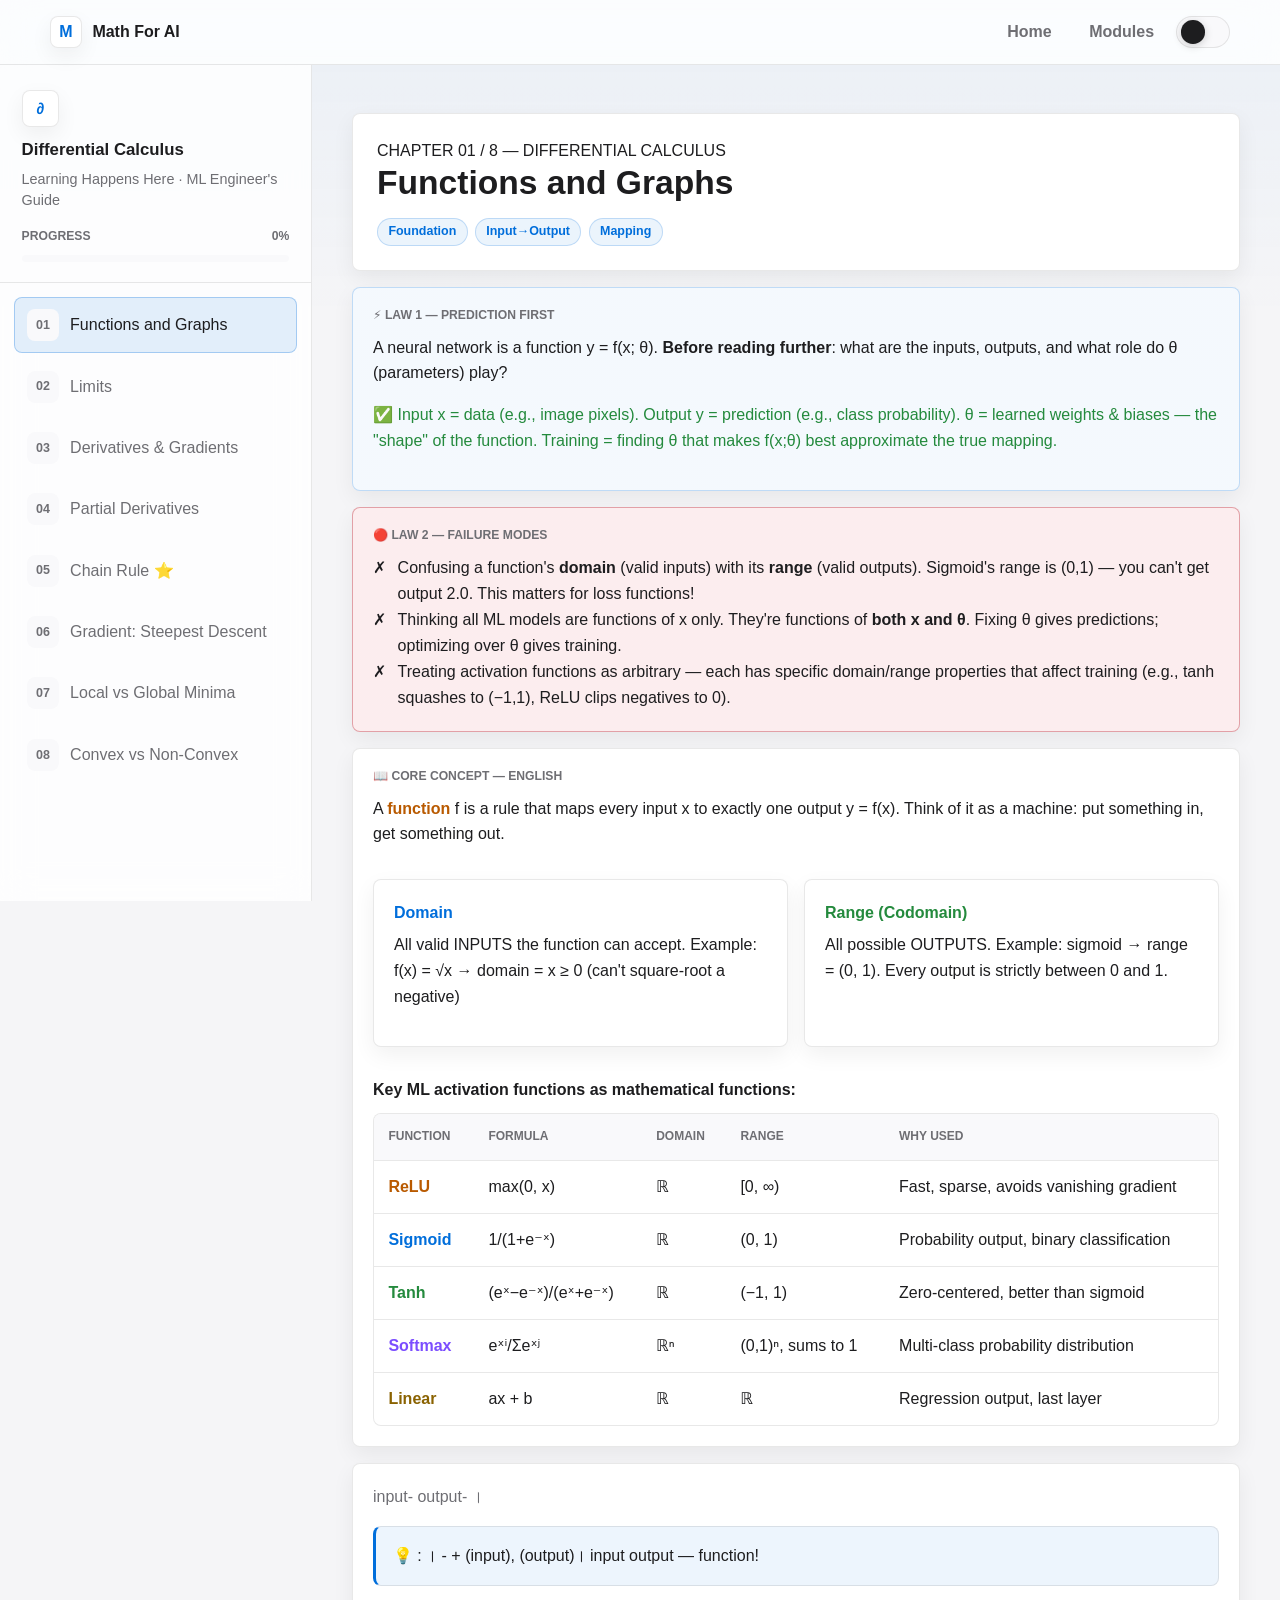
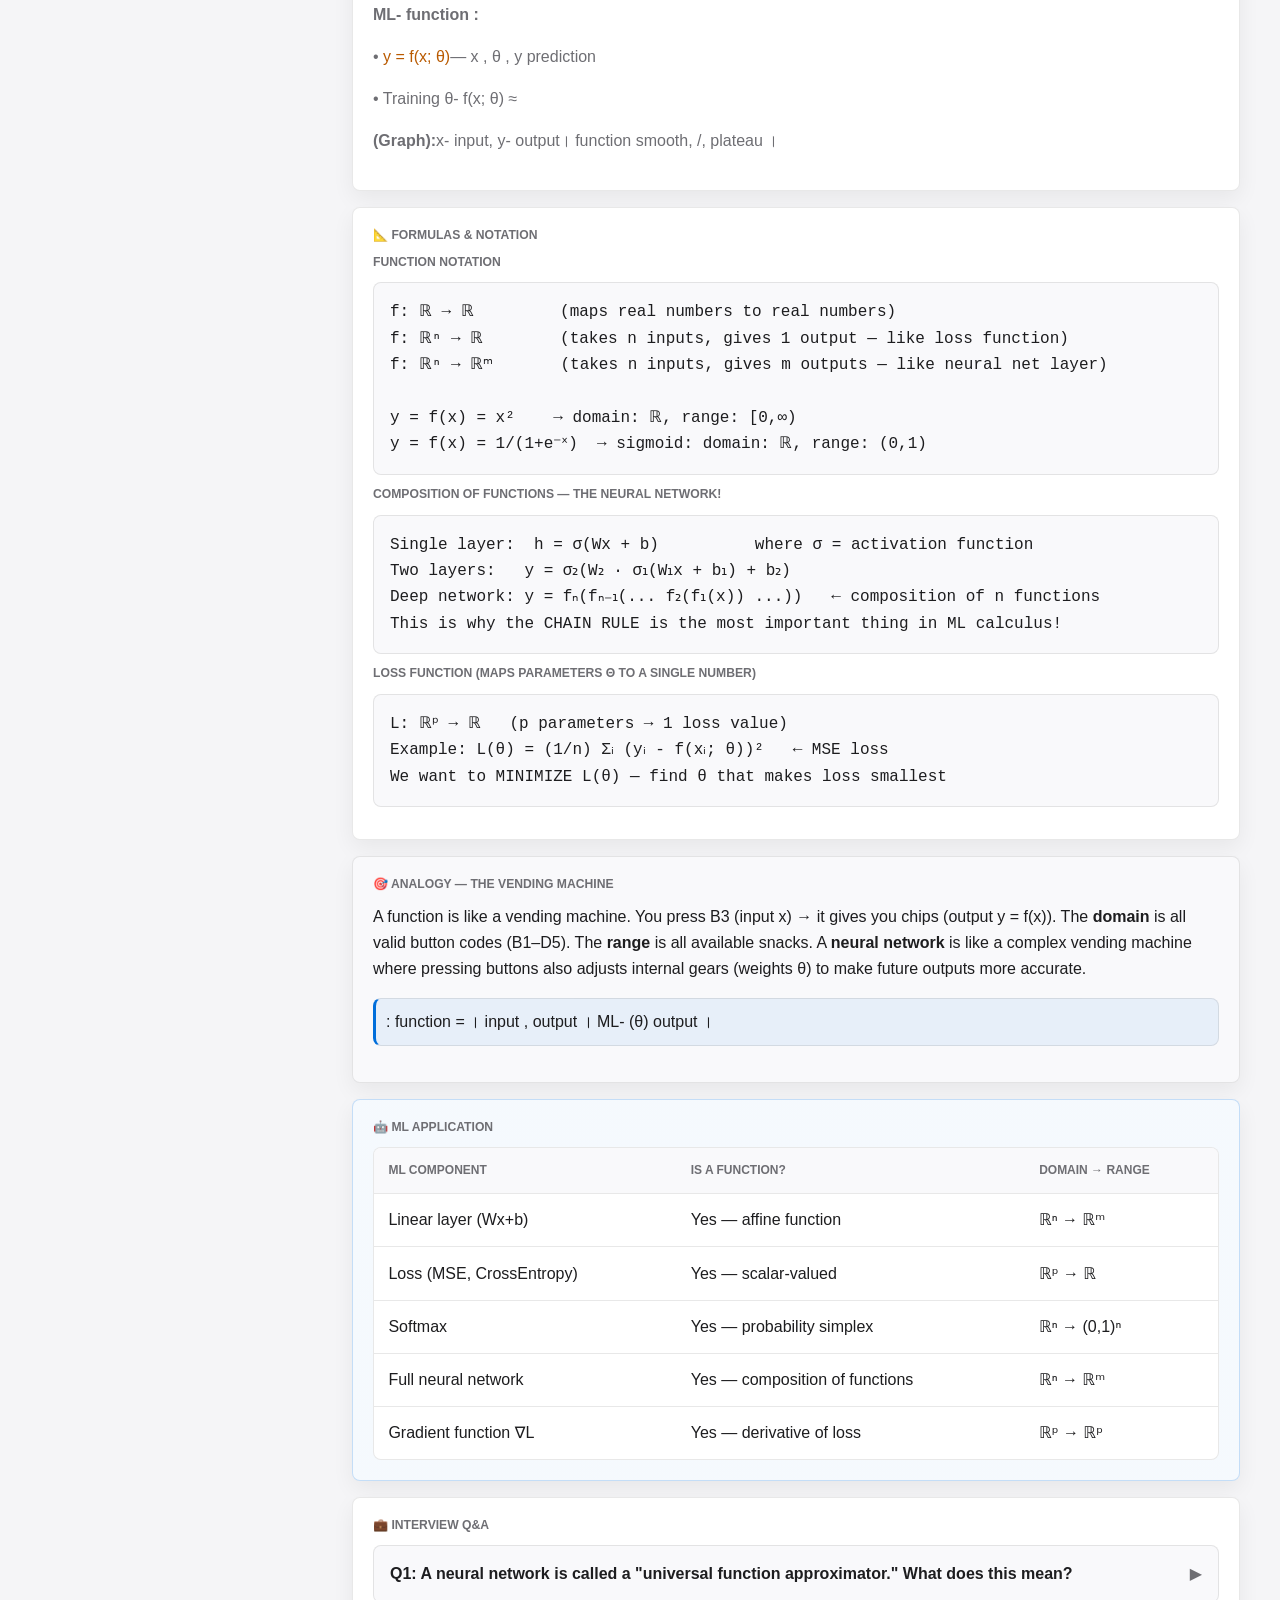
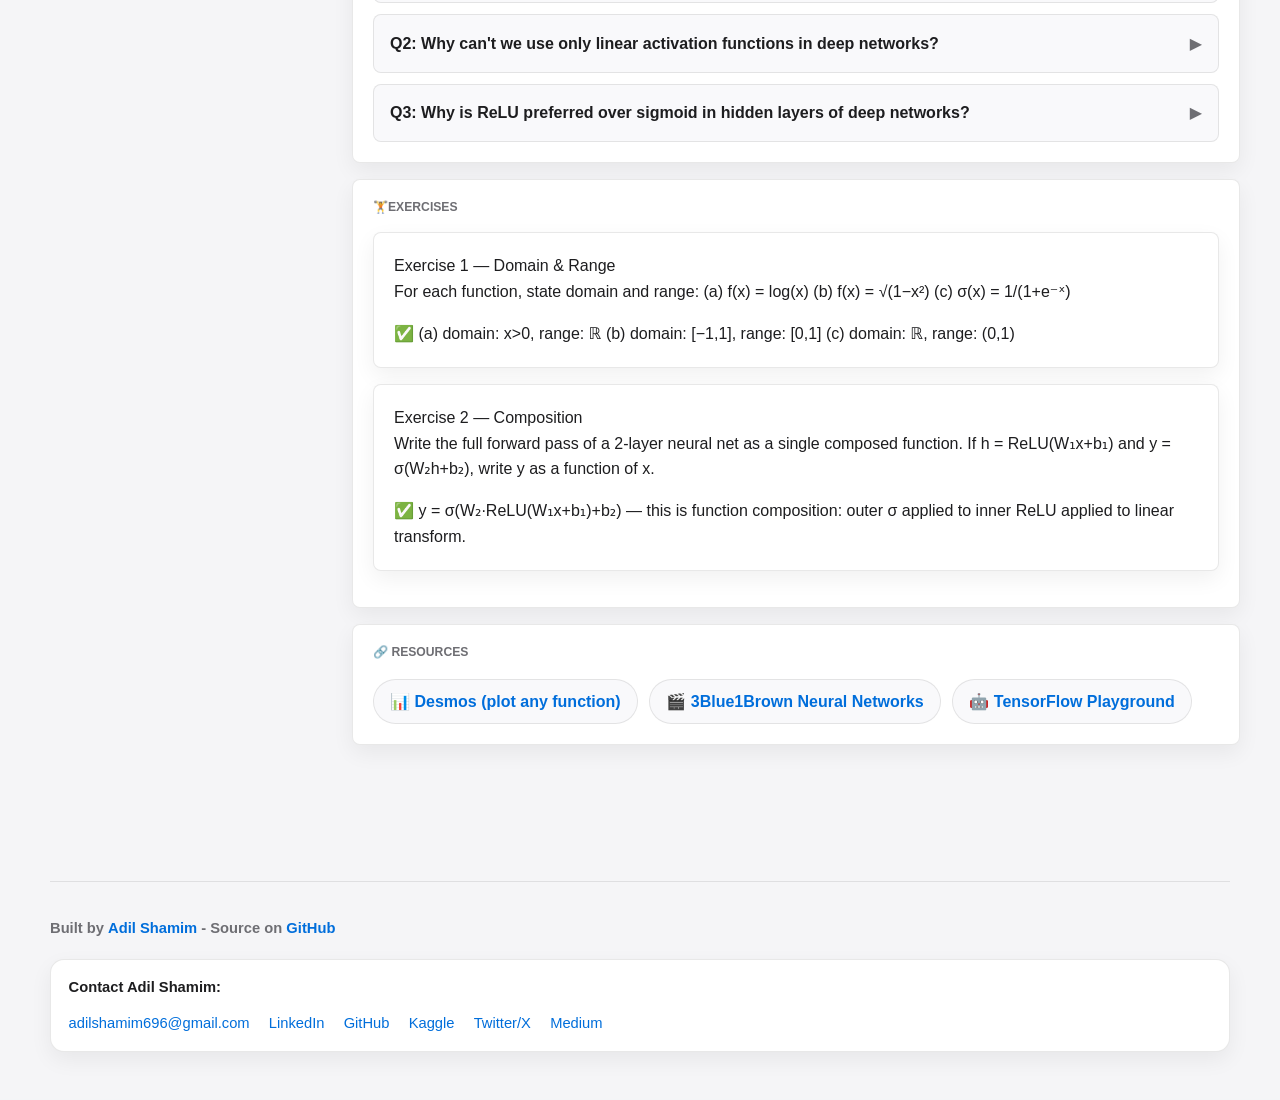
==== commit b628bbe8: "Add files via upload" ====
--- a/calculus_ml.html
+++ b/calculus_ml.html
@@ -1003,6 +1003,24 @@
 // init GD canvas on topic 5 if default
 setTimeout(()=>{ if(document.getElementById('gd-canvas')) initGDCanvas(); },300);
 </script>
+<footer class="site-footer">
+  <div class="site-footer__wrap">
+    <div class="site-footer__top">
+      <span>Built by <a href="https://adilshamim.me" target="_blank" rel="noopener">Adil Shamim</a> - Source on <a href="https://github.com/AdilShamim8/MathForAI" target="_blank" rel="noopener">GitHub</a></span>
+    </div>
+    <div class="site-footer__contact">
+      <div class="site-footer__title">Contact Adil Shamim:</div>
+      <div class="site-footer__details">
+        <a href="mailto:adilshamim696@gmail.com">adilshamim696@gmail.com</a>
+        <a href="https://www.linkedin.com/in/adilshamim8" target="_blank" rel="noopener">LinkedIn</a>
+        <a href="https://github.com/AdilShamim8" target="_blank" rel="noopener">GitHub</a>
+        <a href="https://www.kaggle.com/adilshamim8" target="_blank" rel="noopener">Kaggle</a>
+        <a href="https://x.com/adil_shamim8" target="_blank" rel="noopener">Twitter/X</a>
+        <a href="https://adilshamim8.medium.com/" target="_blank" rel="noopener">Medium</a>
+      </div>
+    </div>
+  </div>
+</footer>
 <script src="clean-language.js"></script>
 
 </body>
--- a/site.css
+++ b/site.css
@@ -1465,13 +1465,54 @@
 }
 
 .site-footer {
-  display: flex;
-  justify-content: space-between;
-  gap: 1rem;
-  padding: 2rem 0 3rem;
+  margin: 2.5rem auto 0;
+  padding: 2.2rem 0 3rem;
   border-top: 1px solid var(--border);
   font-size: 0.92rem;
 }
+
+.site-footer__wrap {
+  display: flex;
+  flex-direction: column;
+  gap: 1.1rem;
+}
+
+.site-footer__top {
+  display: flex;
+  flex-wrap: wrap;
+  align-items: center;
+  gap: 0.45rem;
+  color: var(--muted);
+  font-weight: 600;
+}
+
+.site-footer__top a {
+  font-weight: 650;
+}
+
+.site-footer__contact {
+  display: flex;
+  flex-direction: column;
+  gap: 0.75rem;
+  padding: 1rem 1.1rem;
+  border: 1px solid var(--border);
+  border-radius: 14px;
+  background: var(--surface-2);
+  box-shadow: var(--shadow-soft);
+}
+
+.site-footer__title {
+  color: var(--text);
+  font-weight: 700;
+}
+
+.site-footer__details {
+  display: flex;
+  flex-wrap: wrap;
+  gap: 0.4rem 1.2rem;
+  color: var(--muted);
+}
+
 
 @keyframes fadeUp {
   from {
@@ -1575,10 +1616,21 @@
     grid-template-columns: 1fr;
   }
 
-  .section-head,
-  .site-footer {
+  .section-head {
     display: block;
   }
+
+  .site-footer__top {
+    flex-direction: column;
+    align-items: flex-start;
+  }
+
+  .site-footer__details {
+    flex-direction: column;
+    align-items: flex-start;
+    gap: 0.35rem;
+  }
+
 }
 
 @media (max-width: 640px) {
